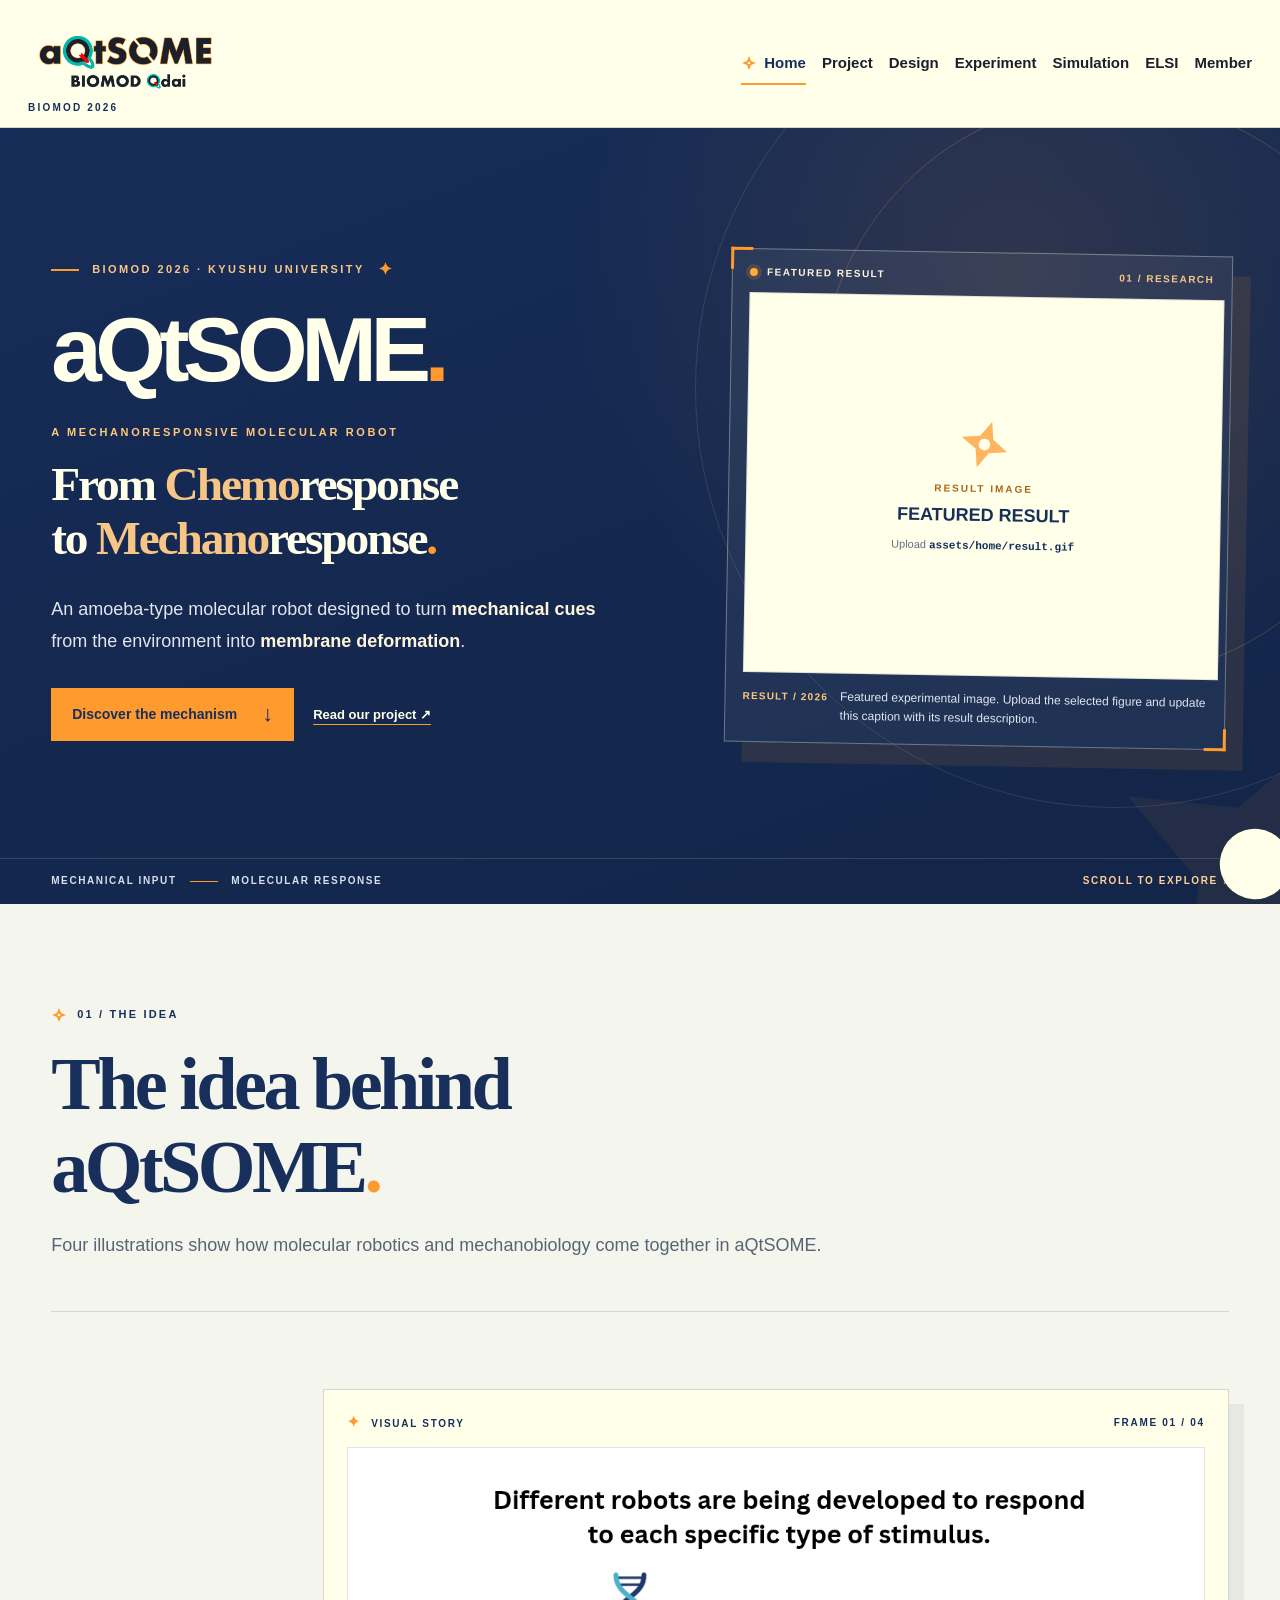
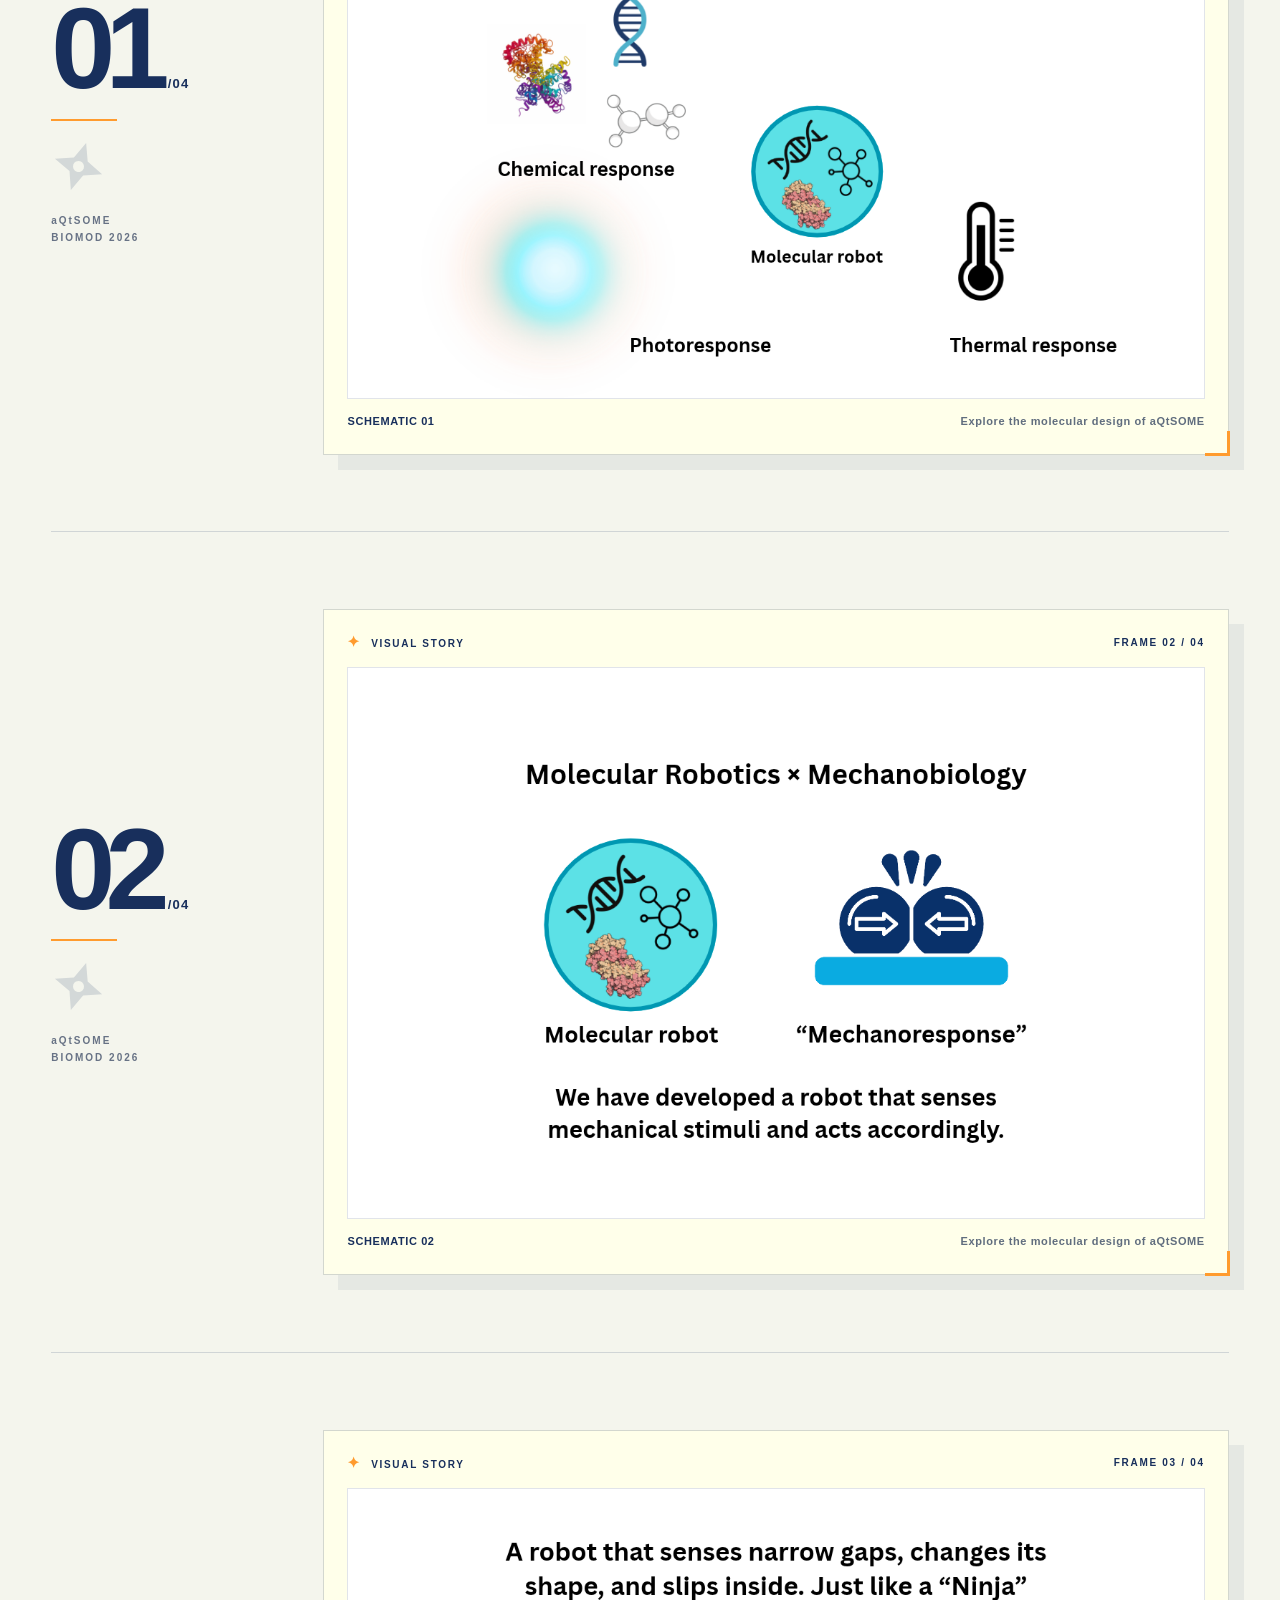
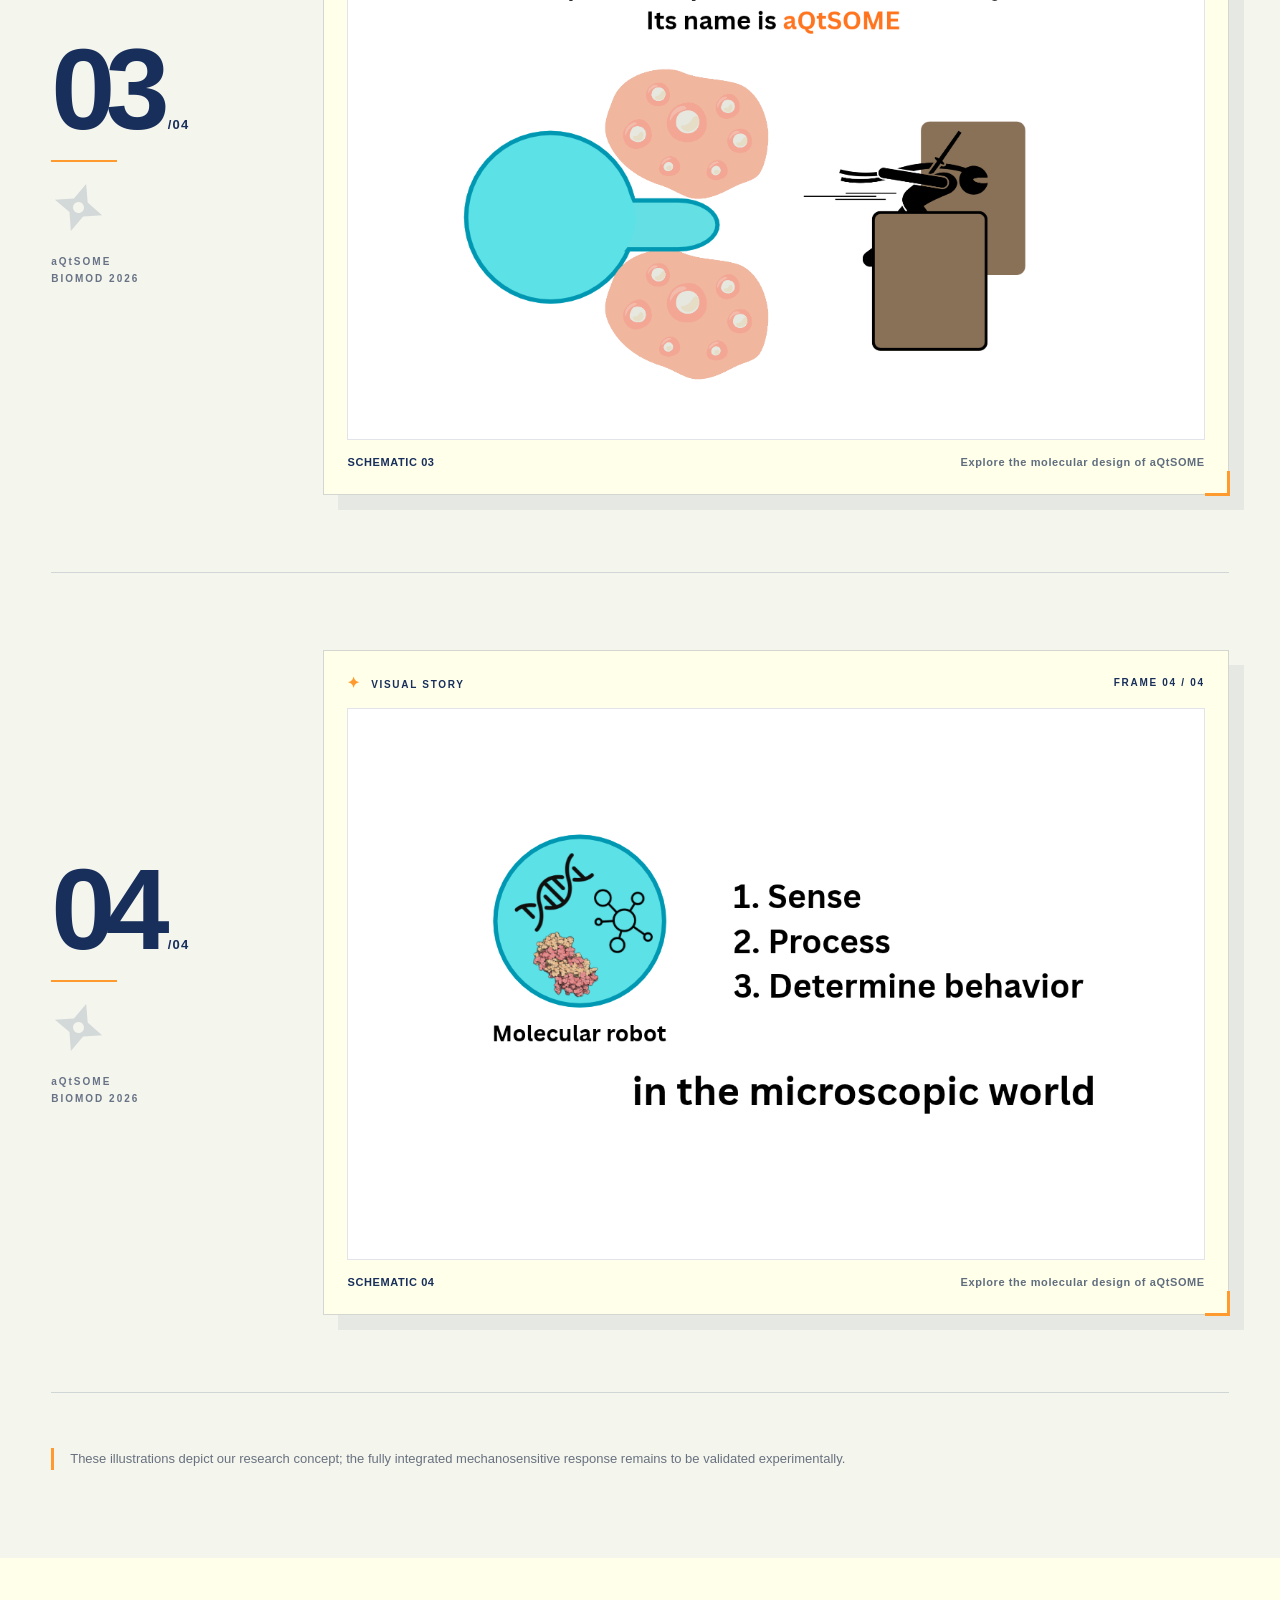
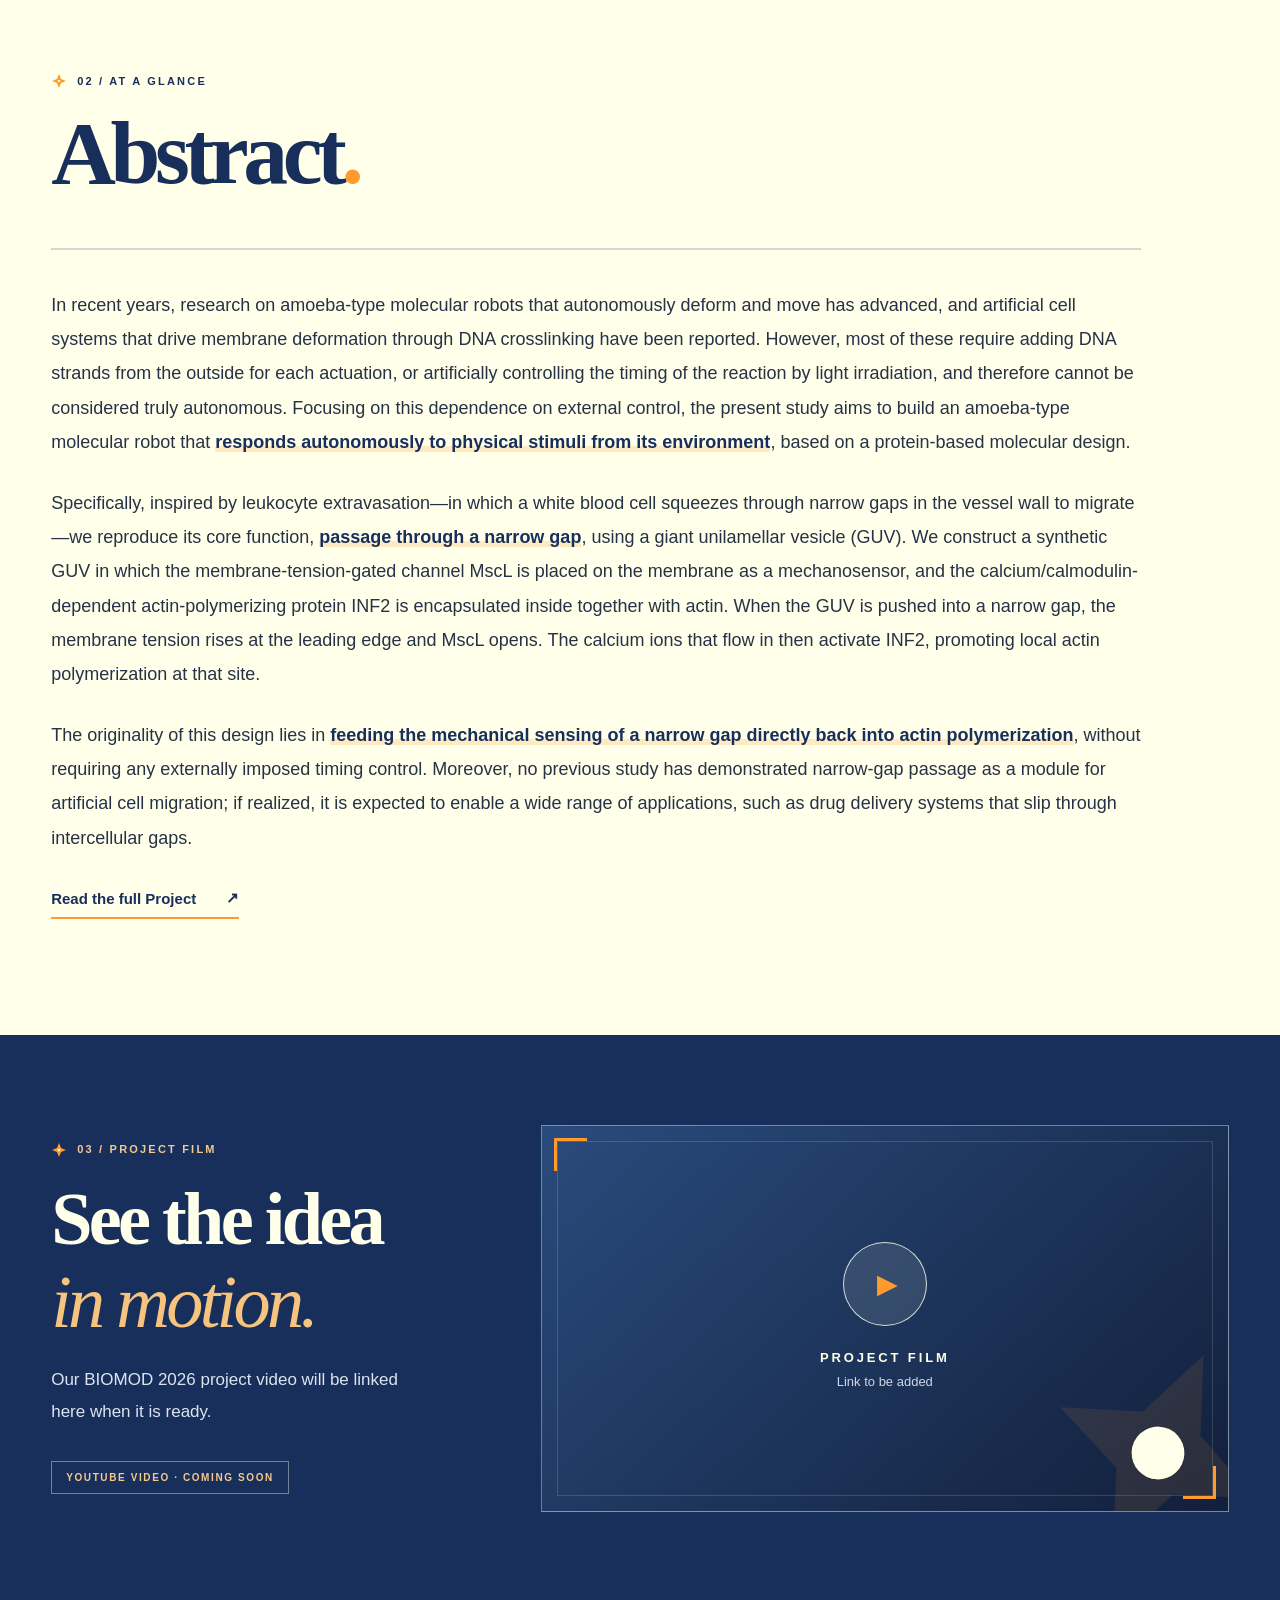
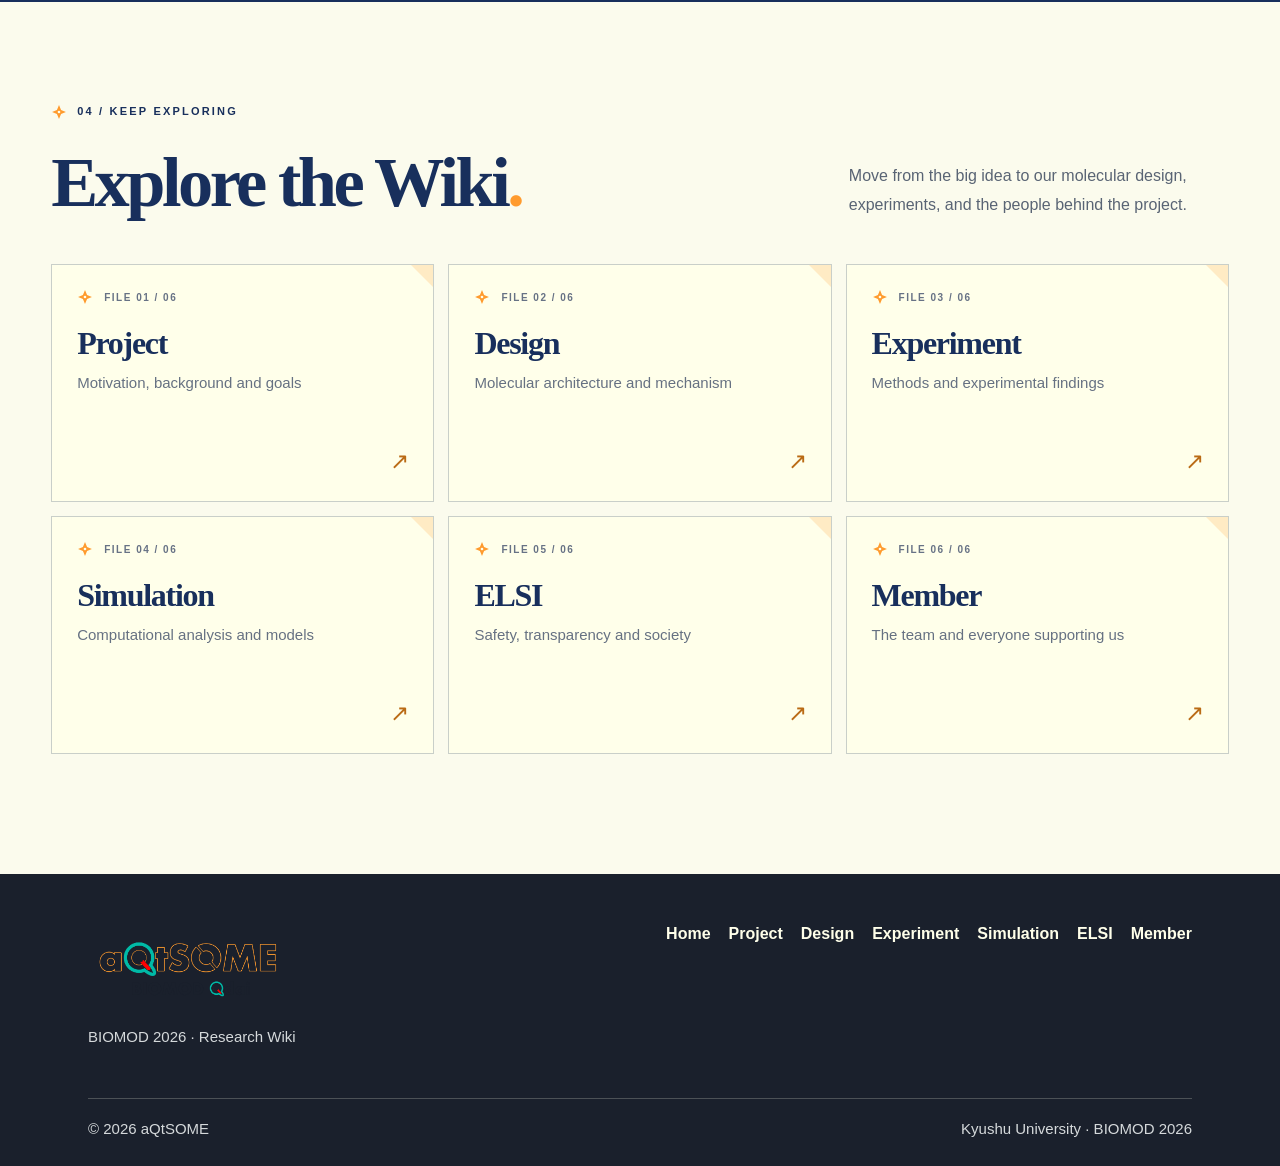
==== index.html @ f36dff94 "Update index.html" ====
<!DOCTYPE html>

<html lang="en">
<head>
<meta charset="utf-8"/><meta content="width=device-width, initial-scale=1" name="viewport"/>
<meta content="aQtSOME | BIOMOD 2026 — A molecular robot designed to convert mechanical stimuli into membrane deformation." name="description"/>
<meta content="#182f5c" name="theme-color"/>
<title>Home | aQtSOME — BIOMOD 2026</title>
<link href="style.css" rel="stylesheet"/>
<link href="home.css?v=20261114-5" rel="stylesheet"/>
<script defer="" src="script.js"></script>
<script defer="" src="home.js?v=20261114-4"></script>
</head>
<body class="aqs-home-page">
<a class="skip-link" href="#main">Skip to content</a>
<header class="site-header"><div class="header-inner">
<a aria-label="aQtSOME home" class="brand aqs-logo-link" href="index.html">
<img alt="aQtSOME logo" class="aqs-brand-image" onerror="this.hidden=true;this.nextElementSibling.hidden=false" src="assets/logo.png"/>
<span class="aqs-logo-fallback" hidden="">aQtSOME<span class="aqs-orange">.</span></span>
<span class="aqs-brand-caption">BIOMOD 2026</span>
</a>
<button aria-controls="main-nav" aria-expanded="false" aria-label="Open navigation" class="menu-toggle" type="button"><span></span><span></span><span></span></button>
<nav aria-label="Main navigation" class="nav" id="main-nav"><a aria-current="page" class="active" href="index.html"><svg aria-hidden="true" class="aqs-star" viewbox="0 0 24 24"><path d="M12 1.6 15.1 8.9 22.4 12 15.1 15.1 12 22.4 8.9 15.1 1.6 12 8.9 8.9Z" fill="currentColor"></path><circle cx="12" cy="12" fill="#ffffea" r="2"></circle></svg>Home</a>
<a href="project.html">Project</a>
<a href="design.html">Design</a>
<a href="experiment.html">Experiment</a>
<a href="simulation.html">Simulation</a>
<a href="elsi.html">ELSI</a>
<a href="member.html">Member</a></nav>
</div></header>
<main class="hm-main" id="main">
<!-- HERO: replace assets/home/result.gif with your featured experimental result -->
<section aria-labelledby="hm-name" class="hm-hero">
<div aria-hidden="true" class="hm-hero-orbit hm-orbit-one"></div><div aria-hidden="true" class="hm-hero-orbit hm-orbit-two"></div>
<div aria-hidden="true" class="hm-hero-watermark"><svg aria-hidden="true" class="hm-shuriken" viewbox="0 0 100 100"><path d="M50 5 63 36 95 50 63 63 50 95 37 63 5 50 37 37Z" fill="currentColor"></path><circle cx="50" cy="50" fill="var(--hm-paper)" r="11"></circle></svg></div>
<div class="hm-shell hm-hero-shell">
<div class="hm-hero-copy">
<p class="hm-overline"><span class="hm-overline-rule"></span> BIOMOD 2026 · KYUSHU UNIVERSITY <span class="hm-ninja-tick">✦</span></p>
<h1 class="hm-name" id="hm-name">aQtSOME<span>.</span></h1>
<p class="hm-hero-pretitle">A MECHANORESPONSIVE MOLECULAR ROBOT</p>
<h2 class="hm-hero-title">From <em>Chemo</em>response<br/> to <em>Mechano</em>response<span>.</span></h2>
<p class="hm-hero-summary">An amoeba-type molecular robot designed to turn <strong>mechanical cues</strong> from the environment into <strong>membrane deformation</strong>.</p>
<div class="hm-hero-actions"><a class="hm-cta" href="#how-it-works">Discover the mechanism <span aria-hidden="true">↓</span></a><a class="hm-text-link" href="project.html">Read our project <span aria-hidden="true">↗</span></a></div>
</div>
<figure class="hm-hero-result">
<div class="hm-result-topline"><span class="hm-glow-dot"></span><span>FEATURED RESULT</span><span>01 / RESEARCH</span></div>
<div class="hm-image-slot hm-result-photo" data-home-asset="">
<div class="hm-image-fallback"><span aria-hidden="true" class="hm-fallback-plus"><svg aria-hidden="true" class="hm-shuriken" viewbox="0 0 100 100"><path d="M50 5 63 36 95 50 63 63 50 95 37 63 5 50 37 37Z" fill="currentColor"></path><circle cx="50" cy="50" fill="var(--hm-paper)" r="11"></circle></svg></span><span class="hm-fallback-kicker">RESULT IMAGE</span><strong>FEATURED RESULT</strong><small>Upload <code>assets/home/result.gif</code></small></div>
<img alt="Featured experimental result for aQtSOME" decoding="async" loading="lazy" src="assets/home/result.gif"/>
</div>
<figcaption><span class="hm-caption-label">RESULT / 2026</span> <span>Featured experimental image. Upload the selected figure and update this caption with its result description.</span></figcaption>
</figure>
</div>
<div class="hm-hero-foot hm-shell"><span>MECHANICAL INPUT <i></i> MOLECULAR RESPONSE</span><a href="#how-it-works">SCROLL TO EXPLORE <span aria-hidden="true">↓</span></a></div>
</section>
<!-- SCROLL STORY: 4 diagrams, placed in assets/home/overview-01.png ... overview-04.png -->
<section aria-labelledby="hm-story-heading" class="hm-story" id="how-it-works">
<div class="hm-shell">
<div class="hm-section-intro hm-reveal"><div class="hm-section-kicker"><svg aria-hidden="true" class="aqs-star" viewbox="0 0 24 24"><path d="M12 1.6 15.1 8.9 22.4 12 15.1 15.1 12 22.4 8.9 15.1 1.6 12 8.9 8.9Z" fill="currentColor"></path><circle cx="12" cy="12" fill="#ffffea" r="2"></circle></svg><span>01 / THE IDEA</span></div><h2 id="hm-story-heading">The idea behind<br/>aQtSOME<span class="hm-heading-dot">.</span></h2><p>Four illustrations show how molecular robotics and mechanobiology come together in aQtSOME.</p></div>
<div class="hm-story-grid">
<div class="hm-story-steps"><article aria-label="aQtSOME concept illustration 1 of 4" class="hm-visual-card hm-reveal" id="home-step-01">
<div aria-hidden="true" class="hm-visual-index-col">
<span class="hm-visual-count">01<span>/04</span></span>
<span class="hm-visual-rule"></span>
<svg class="hm-visual-star" viewbox="0 0 100 100"><path d="M50 5 63 36 95 50 63 63 50 95 37 63 5 50 37 37Z" fill="currentColor"></path><circle cx="50" cy="50" fill="#f4f5ed" r="10"></circle></svg>
<span class="hm-visual-note">aQtSOME<br/>BIOMOD 2026</span>
</div>
<figure class="hm-visual-figure">
<div class="hm-visual-banner"><span>VISUAL STORY</span><span>FRAME 01 / 04</span></div>
<div class="hm-image-slot hm-visual-slot" data-home-asset="">
<div class="hm-image-fallback"><span aria-hidden="true" class="hm-fallback-plus">✦</span><span class="hm-fallback-kicker">PROJECT SCHEMATIC</span><strong>ILLUSTRATION 01</strong><small>Upload <code>assets/home/overview-01.png</code></small></div>
<img alt="aQtSOME overview illustration 1 of 4" decoding="async" loading="lazy" src="assets/home/overview-01.png"/>
</div>
<figcaption><span>SCHEMATIC 01</span><span>Explore the molecular design of aQtSOME</span></figcaption>
</figure>
</article><article aria-label="aQtSOME concept illustration 2 of 4" class="hm-visual-card hm-reveal" id="home-step-02">
<div aria-hidden="true" class="hm-visual-index-col">
<span class="hm-visual-count">02<span>/04</span></span>
<span class="hm-visual-rule"></span>
<svg class="hm-visual-star" viewbox="0 0 100 100"><path d="M50 5 63 36 95 50 63 63 50 95 37 63 5 50 37 37Z" fill="currentColor"></path><circle cx="50" cy="50" fill="#f4f5ed" r="10"></circle></svg>
<span class="hm-visual-note">aQtSOME<br/>BIOMOD 2026</span>
</div>
<figure class="hm-visual-figure">
<div class="hm-visual-banner"><span>VISUAL STORY</span><span>FRAME 02 / 04</span></div>
<div class="hm-image-slot hm-visual-slot" data-home-asset="">
<div class="hm-image-fallback"><span aria-hidden="true" class="hm-fallback-plus">✦</span><span class="hm-fallback-kicker">PROJECT SCHEMATIC</span><strong>ILLUSTRATION 02</strong><small>Upload <code>assets/home/overview-02.png</code></small></div>
<img alt="aQtSOME overview illustration 2 of 4" decoding="async" loading="lazy" src="assets/home/overview-02.png"/>
</div>
<figcaption><span>SCHEMATIC 02</span><span>Explore the molecular design of aQtSOME</span></figcaption>
</figure>
</article><article aria-label="aQtSOME concept illustration 3 of 4" class="hm-visual-card hm-reveal" id="home-step-03">
<div aria-hidden="true" class="hm-visual-index-col">
<span class="hm-visual-count">03<span>/04</span></span>
<span class="hm-visual-rule"></span>
<svg class="hm-visual-star" viewbox="0 0 100 100"><path d="M50 5 63 36 95 50 63 63 50 95 37 63 5 50 37 37Z" fill="currentColor"></path><circle cx="50" cy="50" fill="#f4f5ed" r="10"></circle></svg>
<span class="hm-visual-note">aQtSOME<br/>BIOMOD 2026</span>
</div>
<figure class="hm-visual-figure">
<div class="hm-visual-banner"><span>VISUAL STORY</span><span>FRAME 03 / 04</span></div>
<div class="hm-image-slot hm-visual-slot" data-home-asset="">
<div class="hm-image-fallback"><span aria-hidden="true" class="hm-fallback-plus">✦</span><span class="hm-fallback-kicker">PROJECT SCHEMATIC</span><strong>ILLUSTRATION 03</strong><small>Upload <code>assets/home/overview-03.png</code></small></div>
<img alt="aQtSOME overview illustration 3 of 4" decoding="async" loading="lazy" src="assets/home/overview-03.png"/>
</div>
<figcaption><span>SCHEMATIC 03</span><span>Explore the molecular design of aQtSOME</span></figcaption>
</figure>
</article><article aria-label="aQtSOME concept illustration 4 of 4" class="hm-visual-card hm-reveal" id="home-step-04">
<div aria-hidden="true" class="hm-visual-index-col">
<span class="hm-visual-count">04<span>/04</span></span>
<span class="hm-visual-rule"></span>
<svg class="hm-visual-star" viewbox="0 0 100 100"><path d="M50 5 63 36 95 50 63 63 50 95 37 63 5 50 37 37Z" fill="currentColor"></path><circle cx="50" cy="50" fill="#f4f5ed" r="10"></circle></svg>
<span class="hm-visual-note">aQtSOME<br/>BIOMOD 2026</span>
</div>
<figure class="hm-visual-figure">
<div class="hm-visual-banner"><span>VISUAL STORY</span><span>FRAME 04 / 04</span></div>
<div class="hm-image-slot hm-visual-slot" data-home-asset="">
<div class="hm-image-fallback"><span aria-hidden="true" class="hm-fallback-plus">✦</span><span class="hm-fallback-kicker">PROJECT SCHEMATIC</span><strong>ILLUSTRATION 04</strong><small>Upload <code>assets/home/overview-04.png</code></small></div>
<img alt="aQtSOME overview illustration 4 of 4" decoding="async" loading="lazy" src="assets/home/overview-04.png"/>
</div>
<figcaption><span>SCHEMATIC 04</span><span>Explore the molecular design of aQtSOME</span></figcaption>
</figure>
</article></div>
</div>
<p class="hm-story-disclaimer">These illustrations depict our research concept; the fully integrated mechanosensitive response remains to be validated experimentally.</p>
</div>
</section>
<!-- ABSTRACT: user's text preserved; only selective emphasis added -->
<section aria-labelledby="hm-abstract-heading" class="hm-abstract" id="abstract">
<div class="hm-shell hm-abstract-grid"><div class="hm-abstract-side hm-reveal"><div class="hm-section-kicker"><svg aria-hidden="true" class="aqs-star" viewbox="0 0 24 24"><path d="M12 1.6 15.1 8.9 22.4 12 15.1 15.1 12 22.4 8.9 15.1 1.6 12 8.9 8.9Z" fill="currentColor"></path><circle cx="12" cy="12" fill="#ffffea" r="2"></circle></svg><span>02 / AT A GLANCE</span></div><h2 id="hm-abstract-heading">Abstract<span>.</span></h2></div>
<div class="hm-abstract-copy hm-reveal">
<p>In recent years, research on amoeba-type molecular robots that autonomously deform and move has advanced, and artificial cell systems that drive membrane deformation through DNA crosslinking have been reported. However, most of these require adding DNA strands from the outside for each actuation, or artificially controlling the timing of the reaction by light irradiation, and therefore cannot be considered truly autonomous. Focusing on this dependence on external control, the present study aims to build an amoeba-type molecular robot that <strong>responds autonomously to physical stimuli from its environment</strong>, based on a protein-based molecular design.</p>
<p>Specifically, inspired by leukocyte extravasation—in which a white blood cell squeezes through narrow gaps in the vessel wall to migrate—we reproduce its core function, <strong>passage through a narrow gap</strong>, using a giant unilamellar vesicle (GUV). We construct a synthetic GUV in which the membrane-tension-gated channel MscL is placed on the membrane as a mechanosensor, and the calcium/calmodulin-dependent actin-polymerizing protein INF2 is encapsulated inside together with actin. When the GUV is pushed into a narrow gap, the membrane tension rises at the leading edge and MscL opens. The calcium ions that flow in then activate INF2, promoting local actin polymerization at that site.</p>
<p>The originality of this design lies in <strong>feeding the mechanical sensing of a narrow gap directly back into actin polymerization</strong>, without requiring any externally imposed timing control. Moreover, no previous study has demonstrated narrow-gap passage as a module for artificial cell migration; if realized, it is expected to enable a wide range of applications, such as drug delivery systems that slip through intercellular gaps.</p>
<a class="hm-abstract-link" href="project.html">Read the full Project <span aria-hidden="true">↗</span></a>
</div>
</div>
</section>
<!-- VIDEO LINK PLACEHOLDER: replace with a real YouTube link when available -->
<section aria-labelledby="hm-video-heading" class="hm-video" id="video"><div class="hm-shell hm-video-grid">
<div class="hm-video-copy hm-reveal"><div class="hm-section-kicker"><svg aria-hidden="true" class="aqs-star" viewbox="0 0 24 24"><path d="M12 1.6 15.1 8.9 22.4 12 15.1 15.1 12 22.4 8.9 15.1 1.6 12 8.9 8.9Z" fill="currentColor"></path><circle cx="12" cy="12" fill="#ffffea" r="2"></circle></svg><span>03 / PROJECT FILM</span></div><h2 id="hm-video-heading">See the idea<br/><em>in motion.</em></h2><p>Our BIOMOD 2026 project video will be linked here when it is ready.</p><span class="hm-video-tag">YOUTUBE VIDEO · COMING SOON</span></div>
<div aria-label="YouTube video placeholder; link coming soon" class="hm-video-poster hm-reveal"><div aria-hidden="true" class="hm-video-corners"></div><div aria-hidden="true" class="hm-play">▶</div><div class="hm-video-poster-copy"><strong>PROJECT FILM</strong><span>Link to be added</span></div><span aria-hidden="true" class="hm-video-watermark"><svg aria-hidden="true" class="hm-shuriken" viewbox="0 0 100 100"><path d="M50 5 63 36 95 50 63 63 50 95 37 63 5 50 37 37Z" fill="currentColor"></path><circle cx="50" cy="50" fill="var(--hm-paper)" r="11"></circle></svg></span></div>
</div></section>
<!-- EXPLORE -->
<section aria-labelledby="hm-explore-heading" class="hm-explore" id="explore"><div class="hm-shell"><div class="hm-explore-heading hm-reveal"><div><div class="hm-section-kicker"><svg aria-hidden="true" class="aqs-star" viewbox="0 0 24 24"><path d="M12 1.6 15.1 8.9 22.4 12 15.1 15.1 12 22.4 8.9 15.1 1.6 12 8.9 8.9Z" fill="currentColor"></path><circle cx="12" cy="12" fill="#ffffea" r="2"></circle></svg><span>04 / KEEP EXPLORING</span></div><h2 id="hm-explore-heading">Explore the Wiki<span>.</span></h2></div><p>Move from the big idea to our molecular design, experiments, and the people behind the project.</p></div>
<div class="hm-explore-grid"><a class="hm-explore-card hm-reveal" href="project.html"><span class="hm-explore-meta"><svg aria-hidden="true" class="aqs-star" viewbox="0 0 24 24"><path d="M12 1.6 15.1 8.9 22.4 12 15.1 15.1 12 22.4 8.9 15.1 1.6 12 8.9 8.9Z" fill="currentColor"></path><circle cx="12" cy="12" fill="#ffffea" r="2"></circle></svg><span>FILE 01 / 06</span></span><h3>Project</h3><p>Motivation, background and goals</p><span aria-hidden="true" class="hm-card-arrow">↗</span></a>
<a class="hm-explore-card hm-reveal" href="design.html"><span class="hm-explore-meta"><svg aria-hidden="true" class="aqs-star" viewbox="0 0 24 24"><path d="M12 1.6 15.1 8.9 22.4 12 15.1 15.1 12 22.4 8.9 15.1 1.6 12 8.9 8.9Z" fill="currentColor"></path><circle cx="12" cy="12" fill="#ffffea" r="2"></circle></svg><span>FILE 02 / 06</span></span><h3>Design</h3><p>Molecular architecture and mechanism</p><span aria-hidden="true" class="hm-card-arrow">↗</span></a>
<a class="hm-explore-card hm-reveal" href="experiment.html"><span class="hm-explore-meta"><svg aria-hidden="true" class="aqs-star" viewbox="0 0 24 24"><path d="M12 1.6 15.1 8.9 22.4 12 15.1 15.1 12 22.4 8.9 15.1 1.6 12 8.9 8.9Z" fill="currentColor"></path><circle cx="12" cy="12" fill="#ffffea" r="2"></circle></svg><span>FILE 03 / 06</span></span><h3>Experiment</h3><p>Methods and experimental findings</p><span aria-hidden="true" class="hm-card-arrow">↗</span></a>
<a class="hm-explore-card hm-reveal" href="simulation.html"><span class="hm-explore-meta"><svg aria-hidden="true" class="aqs-star" viewbox="0 0 24 24"><path d="M12 1.6 15.1 8.9 22.4 12 15.1 15.1 12 22.4 8.9 15.1 1.6 12 8.9 8.9Z" fill="currentColor"></path><circle cx="12" cy="12" fill="#ffffea" r="2"></circle></svg><span>FILE 04 / 06</span></span><h3>Simulation</h3><p>Computational analysis and models</p><span aria-hidden="true" class="hm-card-arrow">↗</span></a>
<a class="hm-explore-card hm-reveal" href="elsi.html"><span class="hm-explore-meta"><svg aria-hidden="true" class="aqs-star" viewbox="0 0 24 24"><path d="M12 1.6 15.1 8.9 22.4 12 15.1 15.1 12 22.4 8.9 15.1 1.6 12 8.9 8.9Z" fill="currentColor"></path><circle cx="12" cy="12" fill="#ffffea" r="2"></circle></svg><span>FILE 05 / 06</span></span><h3>ELSI</h3><p>Safety, transparency and society</p><span aria-hidden="true" class="hm-card-arrow">↗</span></a>
<a class="hm-explore-card hm-reveal" href="member.html"><span class="hm-explore-meta"><svg aria-hidden="true" class="aqs-star" viewbox="0 0 24 24"><path d="M12 1.6 15.1 8.9 22.4 12 15.1 15.1 12 22.4 8.9 15.1 1.6 12 8.9 8.9Z" fill="currentColor"></path><circle cx="12" cy="12" fill="#ffffea" r="2"></circle></svg><span>FILE 06 / 06</span></span><h3>Member</h3><p>The team and everyone supporting us</p><span aria-hidden="true" class="hm-card-arrow">↗</span></a></div>
</div></section>
</main>
<footer class="site-footer"><div class="footer-inner">
<div class="footer-top"><div class="aqs-footer-identity"><a aria-label="aQtSOME home" class="aqs-footer-logo" href="index.html"><img alt="aQtSOME logo" onerror="this.hidden=true;this.nextElementSibling.hidden=false" src="assets/logo.png"/><span class="aqs-footer-fallback" hidden="">aQtSOME<span>.</span></span></a><p>BIOMOD 2026 · Research Wiki</p></div>
<nav aria-label="Footer navigation" class="footer-nav"><a aria-current="page" href="index.html">Home</a>
<a href="project.html">Project</a>
<a href="design.html">Design</a>
<a href="experiment.html">Experiment</a>
<a href="simulation.html">Simulation</a>
<a href="elsi.html">ELSI</a>
<a href="member.html">Member</a></nav></div>
<div class="footer-bottom"><span>© 2026 aQtSOME</span><span>Kyushu University · BIOMOD 2026</span></div>
</div></footer>
</body></html>
---- style.css ----
/* Gene Rate BIOMOD 2026 — edit these four brand colors to restyle all pages */
:root{--navy:#182f5c;--ink:#1a202c;--orange:#ff9b2e;--paper:#ffffea;--line:rgba(26,32,44,.17);--muted:#4f5664;--max:1160px}
*{box-sizing:border-box}html{scroll-behavior:smooth}body{margin:0;background:var(--paper);color:var(--ink);font-family:Arial,"Hiragino Kaku Gothic ProN","Noto Sans JP",Meiryo,sans-serif;font-size:17px;line-height:1.8;-webkit-font-smoothing:antialiased}a{color:inherit}a:focus-visible,button:focus-visible{outline:3px solid var(--orange);outline-offset:4px}.skip-link{position:absolute;top:-100px;left:12px;padding:8px 14px;background:var(--navy);color:var(--paper);z-index:200}.skip-link:focus{top:12px}
.site-header{position:sticky;top:0;z-index:100;background:rgba(255,255,234,.97);border-bottom:1px solid var(--line);backdrop-filter:blur(12px)}.header-inner{max-width:var(--max);margin:auto;padding:14px 28px;display:flex;align-items:center;justify-content:space-between;gap:25px}.brand{display:flex;flex-direction:column;line-height:1.12;text-decoration:none;flex-shrink:0}.brand-name,.footer-brand{font-family:Georgia,"Yu Mincho",serif;font-size:29px;letter-spacing:-.04em;font-weight:700}.brand-sub{font-size:10px;letter-spacing:.21em;color:var(--navy);margin-top:5px;font-weight:700}.period{color:var(--orange)}.nav{display:flex;align-items:center;gap:19px;flex-wrap:wrap}.nav a{display:inline-flex;gap:6px;align-items:center;text-decoration:none;font-size:13px;font-weight:700;color:var(--ink);padding:7px 0;border-bottom:2px solid transparent;white-space:nowrap}.nav a:hover,.nav a.active{border-color:var(--orange);color:var(--navy)}.shuriken{display:inline-block;vertical-align:middle;flex-shrink:0;color:var(--orange)}.menu-toggle{display:none;cursor:pointer;border:0;background:transparent;padding:8px}.menu-toggle span{display:block;width:23px;height:2px;margin:5px 0;background:var(--ink)}
.hero,.page-hero{position:relative;isolation:isolate;max-width:var(--max);margin:0 auto;overflow:hidden;padding:104px 28px 115px}.hero{min-height:570px}.eyebrow{display:flex;align-items:center;gap:16px;font-size:12px;letter-spacing:.23em;font-weight:800;color:var(--navy);text-transform:uppercase}.hairline{height:1px;width:70px;background:var(--line)}h1,h2,h3{font-family:Georgia,"Yu Mincho", "Noto Serif JP",serif;line-height:1.23;letter-spacing:-.035em}h1{font-size:clamp(58px,8.5vw,111px);margin:24px 0 22px;color:var(--navy);font-weight:700}h2{font-size:clamp(29px,3.2vw,42px);margin:8px 0 15px;color:var(--navy)}.hero-lead{font-size:clamp(22px,2.5vw,29px);line-height:1.5;font-weight:700;max-width:670px;margin:0 0 14px}.hero-desc{max-width:580px;color:var(--muted);margin:0 0 30px}.button{display:inline-flex;align-items:center;gap:45px;padding:13px 22px;background:var(--navy);color:var(--paper);font-weight:700;text-decoration:none;border:2px solid var(--navy);transition:background .2s,color .2s}.button:hover{background:var(--paper);color:var(--navy)}.button span{color:var(--orange)}.hero-decoration{pointer-events:none;position:absolute;z-index:-1;right:-140px;top:42px;width:540px;height:540px;opacity:.7}.orbit{position:absolute;inset:28px;border:1px solid rgba(24,47,92,.23);border-radius:50%}.orbit-two{inset:85px;border-color:rgba(255,155,46,.5)}.orbit-dot{position:absolute;top:25%;left:12%;width:13px;height:13px;background:var(--orange);border-radius:50%}.section-wrap{border-top:1px solid var(--line);padding:68px 28px 100px;max-width:var(--max);margin:auto}.section-label{display:flex;gap:12px;align-items:center;font-size:12px;letter-spacing:.2em;font-weight:800;color:var(--navy)}.section-intro{margin-top:0;color:var(--muted)}.chapter-grid{margin-top:38px;display:grid;grid-template-columns:repeat(3,minmax(0,1fr));gap:14px}.chapter{min-height:205px;border:1px solid var(--line);display:flex;flex-direction:column;text-decoration:none;padding:22px;position:relative;transition:border-color .2s,transform .2s;background:rgba(255,255,255,.14)}.chapter:hover{border-color:var(--orange);transform:translateY(-3px)}.chapter-num{font-size:13px;display:flex;gap:11px;align-items:center;color:var(--navy);font-weight:700}.chapter-num .shuriken{width:13px;height:13px}.chapter strong{font:700 29px Georgia,"Yu Mincho",serif;margin:14px 0 5px;color:var(--navy)}.chapter>span:nth-last-child(2){font-size:14px;color:var(--muted)}.chapter-arrow{position:absolute;right:23px;bottom:18px;font-size:23px;color:var(--orange)}.page-hero{padding-top:72px;padding-bottom:66px;min-height:325px}.page-hero h1{font-size:clamp(52px,7vw,80px);margin:18px 0}.page-hero .hero-lead{margin-bottom:0}.reading{max-width:var(--max);min-height:400px}.reading>p{max-width:770px}.reading h2:not(:first-child){margin-top:48px}.note{background:rgba(24,47,92,.055);border-left:4px solid var(--orange);padding:22px 26px;max-width:790px;margin:35px 0}.note p{margin:5px 0 0;color:var(--muted)}
.site-footer{background:var(--ink);color:var(--paper)}.footer-inner{max-width:var(--max);margin:auto;padding:46px 28px 24px}.footer-top{display:flex;gap:40px;align-items:flex-start;justify-content:space-between}.footer-brand{text-decoration:none;color:var(--paper);font-size:34px}.footer-top p{margin:2px 0;color:#d5d9db;font-size:13px}.footer-nav{display:flex;gap:11px 18px;justify-content:flex-end;flex-wrap:wrap;max-width:700px}.footer-nav a{text-decoration:none;font-size:13px;font-weight:700;color:var(--paper)}.footer-nav a:hover{color:var(--orange)}.footer-bottom{margin-top:48px;border-top:1px solid rgba(255,255,234,.22);padding-top:16px;display:flex;justify-content:space-between;gap:16px;font-size:12px;color:#d5d9db}
@media(max-width:920px){.menu-toggle{display:block}.nav{display:none;position:absolute;top:100%;left:0;right:0;background:var(--paper);padding:18px 28px 24px;border-bottom:1px solid var(--line);box-shadow:0 10px 18px rgba(0,0,0,.08);flex-direction:column;align-items:stretch;gap:0}.nav.open{display:flex}.nav a{padding:11px 0}.hero-decoration{right:-310px;opacity:.35}.chapter-grid{grid-template-columns:repeat(2,minmax(0,1fr))}}@media(max-width:570px){body{font-size:16px}.header-inner{padding:12px 20px}.brand-name{font-size:26px}.hero,.page-hero{padding-left:20px;padding-right:20px}.hero{min-height:500px;padding-top:85px;padding-bottom:75px}.hero h1{font-size:60px}.hero-decoration{display:none}.section-wrap{padding:46px 20px 70px}.chapter-grid{grid-template-columns:1fr}.chapter{min-height:170px}.footer-inner{padding-left:20px;padding-right:20px}.footer-top{flex-direction:column}.footer-nav{justify-content:flex-start}.footer-bottom{flex-direction:column;gap:3px}}


/* aQtSOME - shared logo size */

/* Header */
.site-header .aqs-brand-image {
  width: 200px !important;
  height: auto !important;
  max-width: none !important;
  max-height: none !important;
  display: block;
}

/* Footer */
.site-footer .aqs-brand-image,
.site-footer .aqs-footer-logo img {
  width: 200px !important;
  height: auto !important;
  max-width: none !important;
  max-height: none !important;
  display: block;
}

/* Mobile */
@media (max-width: 600px) {
  .site-header .aqs-brand-image,
  .site-footer .aqs-brand-image,
  .site-footer .aqs-footer-logo img {
    width: 160px !important;
  }
}


/* ==================================
   aQtSOME Header & Footer Adjustment
   ================================== */

/* Header logo */
.site-header .aqe-brand-logo,
.site-header .aqs-brand-image {
  width: 250px !important;
  height: 95px !important;
  max-width: none !important;
  max-height: none !important;
  object-fit: contain;
  object-position: left center;
}

/* Header height */
.site-header .header-inner {
  min-height: 120px !important;
}

/* Navigation text */
.site-header .nav a {
  font-size: 16px !important;
  font-weight: 600;
}

/* Footer logo */
.site-footer .aqe-brand-logo,
.site-footer .aqs-brand-image,
.site-footer .aqs-footer-logo img {
  width: 250px !important;
  height: 95px !important;
  max-width: none !important;
  max-height: none !important;
  object-fit: contain;
  object-position: left center;
}

/* Footer text */
.site-footer .footer-nav a {
  font-size: 16px !important;
}

.site-footer p,
.site-footer .footer-bottom {
  font-size: 15px !important;
}

/* Mobile */
@media (max-width: 768px) {
  .site-header .aqe-brand-logo,
  .site-header .aqs-brand-image {
    width: 190px !important;
    height: 75px !important;
  }

  .site-header .header-inner {
    min-height: 95px !important;
  }

  .site-footer .aqe-brand-logo,
  .site-footer .aqs-brand-image,
  .site-footer .aqs-footer-logo img {
    width: 190px !important;
    height: 75px !important;
  }
}
---- home.css ----
/* aQtSOME / HOME 2026 — scoped to HOME. Works with existing style.css. */
body.aqs-home-page{--hm-navy:#182f5c;--hm-ink:#1a202c;--hm-orange:#ff9b2e;--hm-paper:#ffffea;--hm-muted:#596474;--hm-line:rgba(24,47,92,.16);background:var(--hm-paper);color:var(--hm-ink);font-family:Arial,Helvetica,"Noto Sans",sans-serif;font-size:18px;line-height:1.8;overflow-x:hidden}
body.aqs-home-page .aqs-orange{color:var(--hm-orange)}
body.aqs-home-page .aqs-star{width:16px!important;height:16px!important;max-width:16px!important;max-height:16px!important;flex:0 0 16px!important;color:var(--hm-orange);display:inline-block;vertical-align:middle}
body.aqs-home-page .site-header .aqs-logo-link{display:flex;flex-direction:column;align-items:flex-start;justify-content:center;min-width:0;max-width:none;line-height:1.12;text-decoration:none}
body.aqs-home-page .site-header .aqs-brand-image{width:205px!important;max-width:205px!important;height:auto!important;max-height:92px!important;object-fit:contain;object-position:left}
body.aqs-home-page .aqs-logo-fallback{font:700 28px Georgia,serif;color:var(--hm-navy)}
body.aqs-home-page .aqs-brand-caption{display:block;font-size:10px;font-weight:800;letter-spacing:.22em;margin-top:4px;color:var(--hm-navy)}
body.aqs-home-page .site-header .header-inner{max-width:1330px;min-height:105px;gap:24px}
body.aqs-home-page .site-header .nav{gap:16px}
body.aqs-home-page .site-header .nav a{font-size:15px!important;gap:7px}
body.aqs-home-page .aqs-footer-logo{display:inline-flex;align-items:center;text-decoration:none}
body.aqs-home-page .site-footer .aqs-footer-logo img{width:210px!important;height:auto!important;max-width:220px!important;max-height:105px!important;object-fit:contain;object-position:left}
body.aqs-home-page .aqs-footer-fallback{font:700 29px Georgia,serif;color:var(--hm-paper)}
body.aqs-home-page .aqs-footer-fallback span{color:var(--hm-orange)}
body.aqs-home-page .aqs-footer-identity p{font-size:13px;color:#d5d9db;margin:6px 0 0}
body.aqs-home-page .footer-nav a{font-size:15px}
body.aqs-home-page .hm-main{overflow:hidden}
body.aqs-home-page .hm-shell{max-width:1330px;margin-inline:auto;padding-inline:clamp(22px,4vw,54px)}
body.aqs-home-page .hm-shuriken{display:block;width:100%;height:100%}
body.aqs-home-page .hm-hero{--hm-paper:#ffffea;position:relative;background:var(--hm-navy);color:var(--hm-paper);overflow:hidden;isolation:isolate}
body.aqs-home-page .hm-hero:before{content:"";position:absolute;inset:0;background:radial-gradient(circle at 79% 18%,rgba(255,155,46,.11),transparent 37%),linear-gradient(160deg,rgba(1,11,36,.08),rgba(0,0,0,.22));pointer-events:none;z-index:-1}
body.aqs-home-page .hm-hero-orbit{position:absolute;border:1px solid rgba(255,255,234,.105);border-radius:50%;width:840px;height:840px;right:-255px;top:-160px;pointer-events:none;z-index:-1}
body.aqs-home-page .hm-orbit-two{width:580px;height:580px;right:-120px;top:-30px;border-color:rgba(255,155,46,.24)}
body.aqs-home-page .hm-hero-watermark{position:absolute;width:320px;height:320px;right:-135px;bottom:-120px;color:rgba(255,155,46,.065);transform:rotate(28deg);pointer-events:none;z-index:-1}
body.aqs-home-page .hm-hero-shell{display:grid;grid-template-columns:minmax(0,1.08fr) minmax(0,.92fr);align-items:center;gap:clamp(52px,5.5vw,90px);padding-top:clamp(62px,7vw,105px);padding-bottom:clamp(64px,6vw,96px);min-height:730px}
body.aqs-home-page .hm-overline{margin:0;display:flex;gap:13px;align-items:center;font:800 11px/1.4 Arial,sans-serif;letter-spacing:.22em;color:#f7c687}
body.aqs-home-page .hm-overline-rule{width:28px;height:2px;background:var(--hm-orange)}
body.aqs-home-page .hm-ninja-tick{font-size:17px;color:var(--hm-orange)}
body.aqs-home-page .hm-name{font:900 clamp(82px,8.9vw,154px)/.91 Arial,Helvetica,sans-serif;letter-spacing:-.085em;color:var(--hm-paper);margin:27px 0 32px;white-space:nowrap}
body.aqs-home-page .hm-name span,body.aqs-home-page .hm-hero-title>span{color:var(--hm-orange)}
body.aqs-home-page .hm-hero-pretitle{font:800 11px/1.5 Arial,sans-serif;letter-spacing:.24em;color:#ffc77c;margin:0 0 18px}
body.aqs-home-page .hm-hero-title{font:700 clamp(31px,3.7vw,58px)/1.14 Georgia,"Yu Mincho",serif;letter-spacing:-.045em;color:var(--hm-paper);margin:0 0 27px}
body.aqs-home-page .hm-hero-title em{font-style:normal;color:#f7c687}
body.aqs-home-page .hm-hero-summary{color:#e1e6ee;max-width:560px;font-size:18px;line-height:1.8;margin:0 0 30px}
body.aqs-home-page .hm-hero-summary strong{color:#fff5dd;font-weight:800}
body.aqs-home-page .hm-hero-actions{display:flex;gap:19px;align-items:center;flex-wrap:wrap}
body.aqs-home-page .hm-cta{display:inline-flex;align-items:center;justify-content:space-between;gap:25px;padding:13px 20px;background:var(--hm-orange);color:#182f5c;text-decoration:none;font-size:14px;font-weight:800;border:1px solid var(--hm-orange);transition:transform .2s,background .2s}
body.aqs-home-page .hm-cta:hover{transform:translateY(-2px);background:#ffd193}
body.aqs-home-page .hm-cta span{font-size:22px;line-height:1}
body.aqs-home-page .hm-text-link{font-size:13px;font-weight:800;color:var(--hm-paper);text-underline-offset:5px;text-decoration-color:var(--hm-orange)}
body.aqs-home-page .hm-hero-result{margin:0 0 0 clamp(14px,2.3vw,35px);min-width:0;border:1px solid rgba(255,255,234,.34);background:rgba(255,255,234,.055);padding:17px;box-shadow:18px 20px 0 rgba(255,155,46,.1);position:relative;transform:rotate(1deg)}
body.aqs-home-page .hm-hero-result:before,body.aqs-home-page .hm-hero-result:after{content:"";position:absolute;width:19px;height:19px;border-color:var(--hm-orange);border-style:solid;pointer-events:none}
body.aqs-home-page .hm-hero-result:before{top:-2px;left:-2px;border-width:3px 0 0 3px}
body.aqs-home-page .hm-hero-result:after{right:-2px;bottom:-2px;border-width:0 3px 3px 0}
body.aqs-home-page .hm-result-topline{display:flex;align-items:center;gap:9px;margin:0 0 14px;color:#fff6e1;font:800 10px/1.2 Arial,sans-serif;letter-spacing:.15em}
body.aqs-home-page .hm-result-topline span:last-child{margin-left:auto;color:#f7c687}
body.aqs-home-page .hm-glow-dot{width:8px;height:8px;border-radius:50%;background:#ffab3c;box-shadow:0 0 0 4px rgba(255,155,46,.16)}
body.aqs-home-page .hm-hero-result figcaption{font-size:12px;line-height:1.6;color:#dfe6f0;margin-top:14px;display:flex;gap:12px;align-items:baseline}
body.aqs-home-page .hm-caption-label{font:800 10px/1.5 Arial,sans-serif;white-space:nowrap;letter-spacing:.12em;color:#ffc77c}
body.aqs-home-page .hm-hero-foot{display:flex;align-items:center;justify-content:space-between;color:#d8e0ed;font:800 10px Arial,sans-serif;letter-spacing:.16em;padding-top:16px;padding-bottom:18px;border-top:1px solid rgba(255,255,234,.14)}
body.aqs-home-page .hm-hero-foot span i{display:inline-block;width:28px;height:1px;background:var(--hm-orange);vertical-align:middle;margin-inline:9px}
body.aqs-home-page .hm-hero-foot a{text-decoration:none;color:#ffd09b}
/* Shared image fallback: img always visible if found, JS removes the placeholder; no hidden+lazy deadlock. */
body.aqs-home-page .hm-image-slot{position:relative;display:grid;place-items:center;overflow:hidden;isolation:isolate;background:#f8f8ee;border:1px solid rgba(24,47,92,.13);aspect-ratio:4/3;min-height:240px}
body.aqs-home-page .hm-image-slot>img{display:block;position:absolute;inset:0;width:100%;height:100%;object-fit:contain;object-position:center;background:#fff;z-index:2}
body.aqs-home-page .hm-image-slot img[hidden]{display:none!important}
body.aqs-home-page .hm-image-fallback{width:100%;height:100%;display:flex;flex-direction:column;align-items:center;justify-content:center;gap:10px;text-align:center;padding:26px;color:#182f5c}
body.aqs-home-page .hm-fallback-plus{width:53px;height:53px;color:#ff9b2e;opacity:.74;margin-bottom:2px;transform:rotate(18deg)}
body.aqs-home-page .hm-fallback-kicker{font:800 10px Arial,sans-serif;letter-spacing:.2em;color:#aa6516}
body.aqs-home-page .hm-image-fallback strong{font-size:18px;line-height:1.3}
body.aqs-home-page .hm-image-fallback small{font-size:11px;color:#617082;line-height:1.6}
body.aqs-home-page .hm-image-fallback code{font:700 11px monospace;white-space:normal;overflow-wrap:anywhere;color:#182f5c}
body.aqs-home-page .hm-image-slot.is-loaded>.hm-image-fallback{visibility:hidden}
body.aqs-home-page .hm-result-photo{aspect-ratio:5/4;min-height:380px;background:#ffffea}
/* Section headings */
body.aqs-home-page .hm-section-kicker{display:flex;align-items:center;gap:10px;color:var(--hm-navy);font:800 11px/1.4 Arial,sans-serif;letter-spacing:.2em}
body.aqs-home-page .hm-section-kicker .aqs-star{width:17px!important;height:17px!important}
body.aqs-home-page .hm-section-intro{max-width:880px;margin-bottom:50px}
body.aqs-home-page .hm-section-intro h2,body.aqs-home-page .hm-video-copy h2{font:700 clamp(42px,5.8vw,77px)/1.12 Georgia,serif;letter-spacing:-.05em;color:var(--hm-navy);margin:20px 0}
body.aqs-home-page .hm-section-intro h2 em,body.aqs-home-page .hm-video-copy h2 em{font-style:italic;font-weight:400}
body.aqs-home-page .hm-section-intro>p{margin:0;color:var(--hm-muted);font-size:18px}
/* Four independent scroll sections; each visual is beside its own text. */
body.aqs-home-page .hm-story{padding:clamp(78px,8vw,124px) 0 88px;background:#f4f5ed;position:relative}
body.aqs-home-page .hm-story-grid{display:block}
body.aqs-home-page .hm-story-steps{width:100%;min-width:0}
body.aqs-home-page .hm-story-step{
  display:grid;grid-template-columns:minmax(0,.82fr) minmax(0,1.18fr);
  grid-template-rows:auto auto 1fr;column-gap:clamp(44px,6vw,88px);
  align-items:start;align-content:center;min-height:520px;
  border-top:1px solid var(--hm-line);padding:72px 0;
  opacity:1;
}
body.aqs-home-page .hm-story-step:last-child{border-bottom:1px solid var(--hm-line)}
body.aqs-home-page .hm-step-index{grid-column:1;grid-row:1;display:flex;gap:17px;align-items:center;font:800 11px Arial,sans-serif;letter-spacing:.17em;color:#8a5c27}
body.aqs-home-page .hm-step-index>span:first-child{font-size:38px;line-height:1;color:var(--hm-orange)}
body.aqs-home-page .hm-step-line{width:40px;height:1px;background:#e1b178}
body.aqs-home-page .hm-story-step h3{grid-column:1;grid-row:2;font:700 clamp(28px,3.2vw,42px)/1.2 Georgia,serif;letter-spacing:-.035em;color:var(--hm-navy);margin:22px 0 15px}
body.aqs-home-page .hm-story-step>p{grid-column:1;grid-row:3;max-width:450px;font-size:17px;line-height:1.85;color:#4a5565;margin:0}
body.aqs-home-page .hm-story-step .hm-mobile-shot{display:block;grid-column:2;grid-row:1/4;min-width:0;margin:0;align-self:center;opacity:1}
body.aqs-home-page .hm-mobile-shot .hm-image-slot{min-height:330px;aspect-ratio:4/3;box-shadow:12px 12px 0 rgba(24,47,92,.055)}
body.aqs-home-page .hm-mobile-shot figcaption{font-size:13px;line-height:1.65;color:#657081;margin-top:13px}
body.aqs-home-page .hm-story-disclaimer{max-width:950px;color:#68717f;font-size:13px;line-height:1.7;border-left:3px solid var(--hm-orange);padding-left:16px;margin:55px 0 0}
/* Abstract */
body.aqs-home-page .hm-abstract{background:var(--hm-paper);padding:clamp(78px,9vw,130px) 0}
body.aqs-home-page .hm-abstract-grid{display:grid;grid-template-columns:minmax(240px,.39fr) minmax(0,.61fr);gap:clamp(38px,7vw,95px)}
body.aqs-home-page .hm-abstract-side{position:relative}
body.aqs-home-page .hm-abstract-side h2{font:700 clamp(57px,7vw,98px)/1.15 Georgia,serif;letter-spacing:-.06em;color:var(--hm-navy);margin:24px 0}
body.aqs-home-page .hm-abstract-side h2 span{color:var(--hm-orange)}
body.aqs-home-page .hm-side-line{height:2px;background:var(--hm-orange);width:70px}
body.aqs-home-page .hm-abstract-side>p{font:800 11px Arial,sans-serif;letter-spacing:.21em;color:#7b8494;margin-top:19px}
body.aqs-home-page .hm-abstract-side>.hm-shuriken{margin-top:110px;width:145px;height:145px;transform:rotate(20deg);color:rgba(24,47,92,.07)}
body.aqs-home-page .hm-abstract-copy{border-top:1px solid var(--hm-line);padding-top:24px}
body.aqs-home-page .hm-abstract-copy p{font-size:18px;line-height:2.05;max-width:780px;margin:0 0 27px;color:#263246}
body.aqs-home-page .hm-abstract-copy strong{color:var(--hm-navy);font-weight:800;background:linear-gradient(transparent 70%,rgba(255,155,46,.22) 70%)}
body.aqs-home-page .hm-abstract-link{display:inline-flex;align-items:center;justify-content:space-between;gap:30px;font:800 15px Arial,sans-serif;text-decoration:none;border-bottom:2px solid var(--hm-orange);padding:5px 0 10px;color:var(--hm-navy)}
/* Video */
body.aqs-home-page .hm-video{padding:90px 0;background:var(--hm-navy);color:var(--hm-paper);position:relative}
body.aqs-home-page .hm-video-grid{display:grid;grid-template-columns:.75fr 1.25fr;gap:clamp(35px,6vw,100px);align-items:center}
body.aqs-home-page .hm-video .hm-section-kicker{color:#f5c992}
body.aqs-home-page .hm-video-copy h2{color:var(--hm-paper)}
body.aqs-home-page .hm-video-copy h2 em{color:#f6c47f}
body.aqs-home-page .hm-video-copy>p{font-size:17px;color:#dce4ee;line-height:1.9;max-width:350px}
body.aqs-home-page .hm-video-tag{display:inline-flex;border:1px solid rgba(255,255,234,.4);padding:10px 14px;font:800 10px Arial,sans-serif;letter-spacing:.16em;color:#f4c98a;margin-top:16px}
body.aqs-home-page .hm-video-poster{position:relative;aspect-ratio:16/9;min-height:270px;border:1px solid rgba(255,255,234,.42);background:linear-gradient(137deg,#294b7c,#121f3b);display:flex;flex-direction:column;align-items:center;justify-content:center;overflow:hidden}
body.aqs-home-page .hm-video-poster:before{content:"";position:absolute;inset:15px;border:1px solid rgba(255,255,234,.15);pointer-events:none}
body.aqs-home-page .hm-video-corners:before,body.aqs-home-page .hm-video-corners:after{content:"";position:absolute;width:30px;height:30px;border-color:var(--hm-orange);border-style:solid;z-index:2}
body.aqs-home-page .hm-video-corners:before{top:12px;left:12px;border-width:3px 0 0 3px}
body.aqs-home-page .hm-video-corners:after{bottom:12px;right:12px;border-width:0 3px 3px 0}
body.aqs-home-page .hm-video-watermark{position:absolute;width:240px;height:240px;right:-50px;bottom:-62px;transform:rotate(25deg);color:rgba(255,155,46,.10);pointer-events:none}
body.aqs-home-page .hm-play{width:84px;height:84px;display:grid;place-items:center;border:1px solid rgba(255,255,234,.8);border-radius:50%;background:rgba(255,255,234,.11);font-size:27px;color:var(--hm-orange);padding-left:5px;margin-bottom:24px}
body.aqs-home-page .hm-video-poster-copy{display:flex;flex-direction:column;gap:5px;text-align:center}
body.aqs-home-page .hm-video-poster-copy strong{font:800 13px Arial,sans-serif;letter-spacing:.22em}
body.aqs-home-page .hm-video-poster-copy span{font-size:13px;color:#ccd7e6}
/* Wiki cards */
body.aqs-home-page .hm-explore{padding:clamp(75px,8vw,120px) 0 120px;background:#fbfbed}
body.aqs-home-page .hm-explore-heading{display:flex;align-items:end;justify-content:space-between;gap:45px;margin-bottom:40px}
body.aqs-home-page .hm-explore-heading h2{font:700 clamp(44px,5.5vw,75px)/1.2 Georgia,serif;letter-spacing:-.05em;color:var(--hm-navy);margin:20px 0 0}
body.aqs-home-page .hm-explore-heading h2 span{color:var(--hm-orange)}
body.aqs-home-page .hm-explore-heading>p{max-width:380px;margin:0 0 5px;color:var(--hm-muted);font-size:16px}
body.aqs-home-page .hm-explore-grid{display:grid;grid-template-columns:repeat(3,minmax(0,1fr));gap:14px}
body.aqs-home-page .hm-explore-card{position:relative;min-height:238px;border:1px solid rgba(24,47,92,.23);background:var(--hm-paper);padding:24px 25px 33px;display:flex;flex-direction:column;text-decoration:none;transition:transform .25s ease,box-shadow .25s ease,border-color .25s ease;overflow:hidden}
body.aqs-home-page .hm-explore-card:before{content:"";position:absolute;top:0;right:0;border-top:22px solid rgba(255,155,46,.2);border-left:22px solid transparent}
body.aqs-home-page .hm-explore-card:hover{transform:translateY(-5px);border-color:var(--hm-orange);box-shadow:7px 7px 0 rgba(255,155,46,.2)}
body.aqs-home-page .hm-explore-meta{display:flex;align-items:center;gap:11px;font:800 10px Arial,sans-serif;letter-spacing:.15em;color:#677285}
body.aqs-home-page .hm-explore-card h3{font:700 32px Georgia,serif;letter-spacing:-.04em;color:var(--hm-navy);margin:20px 0 9px}
body.aqs-home-page .hm-explore-card p{font-size:15px;line-height:1.6;color:#667182;max-width:280px;margin:0}
body.aqs-home-page .hm-card-arrow{position:absolute;right:24px;bottom:19px;color:#ba6b15;font-size:23px}
body.aqs-home-page .hm-endline{display:flex;align-items:center;justify-content:center;gap:27px;background:#eaeadd;padding:18px;color:#5c6673;font:800 10px Arial,sans-serif;letter-spacing:.17em}
body.aqs-home-page .hm-endline .hm-shuriken{width:26px;height:26px;color:#ce8c3b}
/* Reveal only after JS is ready; without JS, all content stays visible. */
@media (prefers-reduced-motion:no-preference){
 body.aqs-home-page.hm-motion-ready .hm-reveal:not(.hm-in-view){opacity:0;transform:translateY(22px)}
 body.aqs-home-page.hm-motion-ready .hm-reveal{transition:opacity .7s ease,transform .7s ease}
 body.aqs-home-page.hm-motion-ready .hm-reveal.hm-in-view{opacity:1;transform:translateY(0)}
}
@media(max-width:1120px){body.aqs-home-page .hm-hero-shell{grid-template-columns:minmax(0,1fr) minmax(0,1fr)}body.aqs-home-page .hm-name{font-size:clamp(70px,8vw,106px)}body.aqs-home-page .hm-hero-title{font-size:clamp(30px,3.4vw,45px)}body.aqs-home-page .hm-result-photo{min-height:320px}}
@media(max-width:920px){
 body.aqs-home-page .site-header .nav{gap:0}
 body.aqs-home-page .site-header .header-inner{min-height:90px}
 body.aqs-home-page .hm-hero-shell{grid-template-columns:1fr;min-height:0;gap:55px;padding-top:75px;padding-bottom:70px}
 body.aqs-home-page .hm-hero-result{max-width:730px;width:100%;margin:0 auto;transform:none}
 body.aqs-home-page .hm-name{font-size:clamp(80px,12vw,125px)}
 body.aqs-home-page .hm-hero-title{font-size:clamp(37px,5.6vw,64px)}
 body.aqs-home-page .hm-story-grid{grid-template-columns:1fr}
 body.aqs-home-page .hm-story-step{display:flex;flex-direction:column}
 body.aqs-home-page .hm-story-step{min-height:0;padding:38px 0 50px;opacity:1}
 body.aqs-home-page .hm-story-step .hm-mobile-shot{display:block;width:100%;margin:26px 0 0}
 body.aqs-home-page .hm-mobile-shot .hm-image-slot{min-height:300px}
 body.aqs-home-page .hm-mobile-shot figcaption{font-size:12px;color:#657081;line-height:1.6;margin-top:10px}
 body.aqs-home-page .hm-story-step>p{max-width:690px}
 body.aqs-home-page .hm-abstract-grid{grid-template-columns:1fr;gap:10px}
 body.aqs-home-page .hm-abstract-side>.hm-shuriken{display:none}
 body.aqs-home-page .hm-video-grid{grid-template-columns:1fr;gap:30px}
 body.aqs-home-page .hm-explore-grid{grid-template-columns:repeat(2,minmax(0,1fr))}
}
@media(max-width:600px){
 body.aqs-home-page{font-size:17px}
 body.aqs-home-page .site-header .header-inner{min-height:80px}
 body.aqs-home-page .site-header .aqs-brand-image{width:170px!important;max-width:170px!important;max-height:75px!important}
 body.aqs-home-page .site-footer .aqs-footer-logo img{width:180px!important;max-width:180px!important}
 body.aqs-home-page .hm-hero-shell{padding-top:60px;gap:39px;padding-bottom:55px}
 body.aqs-home-page .hm-overline{font-size:9px;gap:8px;letter-spacing:.12em}
 body.aqs-home-page .hm-overline-rule{width:18px}
 body.aqs-home-page .hm-name{font-size:clamp(61px,13.1vw,92px);margin:22px 0 28px}
 body.aqs-home-page .hm-hero-pretitle{font-size:10px;letter-spacing:.13em}
 body.aqs-home-page .hm-hero-title{font-size:clamp(33px,8.5vw,49px);line-height:1.18}
 body.aqs-home-page .hm-hero-title br{display:none}
 body.aqs-home-page .hm-hero-summary{font-size:16px}
 body.aqs-home-page .hm-hero-foot{gap:12px;align-items:flex-start;font-size:9px}
 body.aqs-home-page .hm-hero-foot>span{max-width:210px}
 body.aqs-home-page .hm-hero-result{padding:12px;box-shadow:9px 10px 0 rgba(255,155,46,.1)}
 body.aqs-home-page .hm-result-photo{min-height:250px}
 body.aqs-home-page .hm-hero-result figcaption{flex-direction:column;gap:5px}
 body.aqs-home-page .hm-story{padding-top:80px;padding-bottom:75px}
 body.aqs-home-page .hm-section-intro{margin-bottom:30px}
 body.aqs-home-page .hm-section-intro h2,body.aqs-home-page .hm-video-copy h2{font-size:43px}
 body.aqs-home-page .hm-story-step h3{font-size:34px}
 body.aqs-home-page .hm-mobile-shot .hm-image-slot{min-height:210px}
 body.aqs-home-page .hm-story-disclaimer{margin-top:30px}
 body.aqs-home-page .hm-abstract-side h2{font-size:62px}
 body.aqs-home-page .hm-abstract-copy p{font-size:16px;line-height:1.95}
 body.aqs-home-page .hm-video{padding:70px 0}
 body.aqs-home-page .hm-video-poster{min-height:210px}
 body.aqs-home-page .hm-play{width:65px;height:65px;font-size:22px;margin-bottom:14px}
 body.aqs-home-page .hm-explore{padding-top:80px;padding-bottom:85px}
 body.aqs-home-page .hm-explore-heading{display:block}
 body.aqs-home-page .hm-explore-heading>p{margin-top:20px}
 body.aqs-home-page .hm-explore-heading h2{font-size:50px}
 body.aqs-home-page .hm-explore-grid{grid-template-columns:1fr}
 body.aqs-home-page .hm-explore-card{min-height:190px}
 body.aqs-home-page .hm-endline{font-size:8px;gap:10px;text-align:center;letter-spacing:.1em}
 body.aqs-home-page .hm-endline .hm-shuriken{width:18px;height:18px}
}
@media(prefers-reduced-motion:reduce){body.aqs-home-page .hm-stage-slide,body.aqs-home-page .hm-reveal,body.aqs-home-page .hm-explore-card,body.aqs-home-page .hm-cta{transition:none!important;animation:none!important}}


/* Gentle scroll reveal for each schematic, with reduced-motion fallback. */
@media (min-width: 921px) and (prefers-reduced-motion: no-preference) {
 body.aqs-home-page.hm-motion-ready .hm-story-step.hm-reveal:not(.hm-in-view) .hm-mobile-shot { transform:translateY(26px); opacity:0; }
 body.aqs-home-page.hm-motion-ready .hm-story-step.hm-reveal .hm-mobile-shot { transition:opacity .7s ease,transform .7s ease; }
 body.aqs-home-page.hm-motion-ready .hm-story-step.hm-reveal.hm-in-view .hm-mobile-shot { transform:none; opacity:1; }
}


/* ========== HOME 2026 / editorial layout refinement ========== */
/* Respect the real column widths: avoid title extending under Result card. */
@media (min-width:921px) {
 body.aqs-home-page .hm-hero-shell{
   grid-template-columns:minmax(0,1.08fr) minmax(0,.92fr);
   column-gap:clamp(78px,7vw,122px);
 }
 body.aqs-home-page .hm-hero-copy{min-width:0}
 body.aqs-home-page .hm-name{
   font-size:clamp(72px,7.1vw,116px);
   letter-spacing:-.072em;
   white-space:nowrap;
 }
 body.aqs-home-page .hm-hero-result{margin-left:0}
}
@media (min-width:921px) and (max-width:1120px){
 body.aqs-home-page .hm-hero-shell{column-gap:64px;grid-template-columns:minmax(0,1fr) minmax(0,.92fr)}
 body.aqs-home-page .hm-name{font-size:clamp(62px,7vw,86px)}
}

/* Four visual-first chapters: alternating gallery, not a sticky single-frame panel. */
body.aqs-home-page .hm-story-grid,
body.aqs-home-page .hm-story-steps{display:block;min-width:0;width:100%}
body.aqs-home-page .hm-visual-card{
 display:grid;
 grid-template-columns:minmax(130px,.25fr) minmax(0,1fr);
 gap:clamp(30px,5vw,78px);
 align-items:center;
 padding:clamp(42px,6vw,83px) 0;
 border-top:1px solid var(--hm-line);
 min-height:480px;
}
body.aqs-home-page .hm-visual-card:last-child{border-bottom:1px solid var(--hm-line)}
body.aqs-home-page .hm-visual-index-col{display:flex;flex-direction:column;align-items:flex-start;gap:18px;min-width:0}
body.aqs-home-page .hm-visual-count{font:800 clamp(72px,9vw,130px)/.9 Arial,Helvetica,sans-serif;letter-spacing:-.085em;color:var(--hm-navy);white-space:nowrap}
body.aqs-home-page .hm-visual-count span{font:800 13px Arial,sans-serif;color:var(--hm-navy);letter-spacing:.09em;margin-left:8px}
body.aqs-home-page .hm-visual-rule{width:66px;height:2px;background:var(--hm-orange)}
body.aqs-home-page .hm-visual-star{width:55px;height:55px;color:rgba(24,47,92,.15);transform:rotate(18deg)}
body.aqs-home-page .hm-visual-note{font:800 10px/1.7 Arial,sans-serif;letter-spacing:.2em;color:#677285}
body.aqs-home-page .hm-visual-figure{margin:0;min-width:0;background:#ffffea;border:1px solid rgba(24,47,92,.19);padding:clamp(12px,1.8vw,24px);box-shadow:15px 15px 0 rgba(24,47,92,.065);position:relative}
body.aqs-home-page .hm-visual-figure:after{content:'';width:22px;height:22px;position:absolute;right:-2px;bottom:-2px;border-right:3px solid var(--hm-orange);border-bottom:3px solid var(--hm-orange);pointer-events:none}
body.aqs-home-page .hm-visual-banner{display:flex;align-items:center;justify-content:space-between;gap:8px;margin-bottom:16px;font:800 10px Arial,sans-serif;letter-spacing:.17em;color:var(--hm-navy)}
body.aqs-home-page .hm-visual-banner span:first-child:before{content:'✦';color:var(--hm-orange);margin-right:9px;font-size:15px}
body.aqs-home-page .hm-visual-slot{aspect-ratio:auto;min-height:300px;background:#fff;display:block}
body.aqs-home-page .hm-visual-slot>img{position:relative;inset:auto;width:100%;height:auto;max-height:550px;object-fit:contain;background:#fff}
body.aqs-home-page .hm-visual-slot .hm-image-fallback{min-height:300px}
body.aqs-home-page .hm-visual-figure figcaption{display:flex;justify-content:space-between;gap:14px;margin-top:14px;font:700 11px/1.6 Arial,sans-serif;letter-spacing:.055em;color:#606d7e}
body.aqs-home-page .hm-visual-figure figcaption span:first-child{color:var(--hm-navy);white-space:nowrap}
body.aqs-home-page.hm-motion-ready .hm-visual-card.hm-reveal .hm-visual-figure{transition:opacity .72s ease,transform .72s ease}
@media (prefers-reduced-motion:no-preference){
 body.aqs-home-page.hm-motion-ready .hm-visual-card.hm-reveal:not(.hm-in-view) .hm-visual-figure{opacity:0;transform:translateY(40px)}
 body.aqs-home-page.hm-motion-ready .hm-visual-card.hm-reveal.hm-in-view .hm-visual-figure{opacity:1;transform:none}
}
@media(max-width:920px){
 body.aqs-home-page .hm-visual-card,body.aqs-home-page .hm-visual-card:nth-child(even){display:flex;flex-direction:column;align-items:stretch;gap:22px;min-height:0;padding:42px 0}
 body.aqs-home-page .hm-visual-card:nth-child(even) .hm-visual-index-col{align-items:flex-start;text-align:left}
 body.aqs-home-page .hm-visual-index-col{display:flex;flex-direction:row;align-items:center;gap:18px}
 body.aqs-home-page .hm-visual-count{font-size:62px}
 body.aqs-home-page .hm-visual-rule{width:28px}
 body.aqs-home-page .hm-visual-star{width:28px;height:28px}
 body.aqs-home-page .hm-visual-figure{width:100%}
 body.aqs-home-page .hm-visual-note{margin-left:auto;text-align:right}
 body.aqs-home-page .hm-visual-slot{min-height:230px}
 body.aqs-home-page .hm-visual-slot .hm-image-fallback{min-height:220px}
 body.aqs-home-page .hm-visual-figure figcaption{flex-wrap:wrap}
}
@media(max-width:600px){
 body.aqs-home-page .hm-visual-count{font-size:49px}
 body.aqs-home-page .hm-visual-star{display:none}
 body.aqs-home-page .hm-visual-figure{padding:10px;box-shadow:8px 8px 0 rgba(24,47,92,.065)}
 body.aqs-home-page .hm-visual-banner{font-size:9px}
 body.aqs-home-page .hm-visual-figure figcaption{font-size:10px}
 body.aqs-home-page .hm-visual-slot{min-height:185px}
}

/* ABSTRACT: heading first, full-width reading column immediately below. */
body.aqs-home-page .hm-abstract-grid{
 display:grid; grid-template-columns:minmax(0,1fr);
 row-gap:clamp(22px,3.4vw,46px); column-gap:0;
}
body.aqs-home-page .hm-abstract-side{position:relative;min-width:0}
body.aqs-home-page .hm-abstract-side h2{margin:12px 0 0}
body.aqs-home-page .hm-abstract-copy{padding-top:clamp(22px,3vw,38px);border-top:2px solid rgba(24,47,92,.19);max-width:1090px}
body.aqs-home-page .hm-abstract-copy p{max-width:100%;font-size:18px;line-height:1.9}
@media(max-width:600px){
 body.aqs-home-page .hm-abstract-grid{row-gap:16px}
 body.aqs-home-page .hm-abstract-copy p{font-size:16px;line-height:1.9}
}
/* Once an image loads, remove the placeholder from layout rather than only
   making it invisible: prevents a blank 300px block above the actual figure. */
body.aqs-home-page .hm-visual-slot.is-loaded > .hm-image-fallback { display:none; }

/* 2026-11-14: consistent reading order and typography for 4-illustration HOME gallery. */
body.aqs-home-page .hm-section-intro h2#hm-story-heading {
  font-family: Georgia, "Times New Roman", serif;
  font-style: normal;
  font-weight: 700;
  letter-spacing: -.048em;
}
body.aqs-home-page #hm-story-heading .hm-heading-dot {color: var(--hm-orange)}
body.aqs-home-page .hm-visual-count {color: var(--hm-navy)}
@media (min-width:921px) {
  body.aqs-home-page .hm-visual-card,
  body.aqs-home-page .hm-visual-card:nth-child(even) {
    grid-template-columns: minmax(125px, .23fr) minmax(0, 1fr);
  }
  body.aqs-home-page .hm-visual-card .hm-visual-index-col,
  body.aqs-home-page .hm-visual-card:nth-child(even) .hm-visual-index-col {
    grid-column: 1;
    grid-row: 1;
    align-items: flex-start;
    text-align: left;
  }
  body.aqs-home-page .hm-visual-card .hm-visual-figure,
  body.aqs-home-page .hm-visual-card:nth-child(even) .hm-visual-figure {
    grid-column: 2;
    grid-row: 1;
  }
}
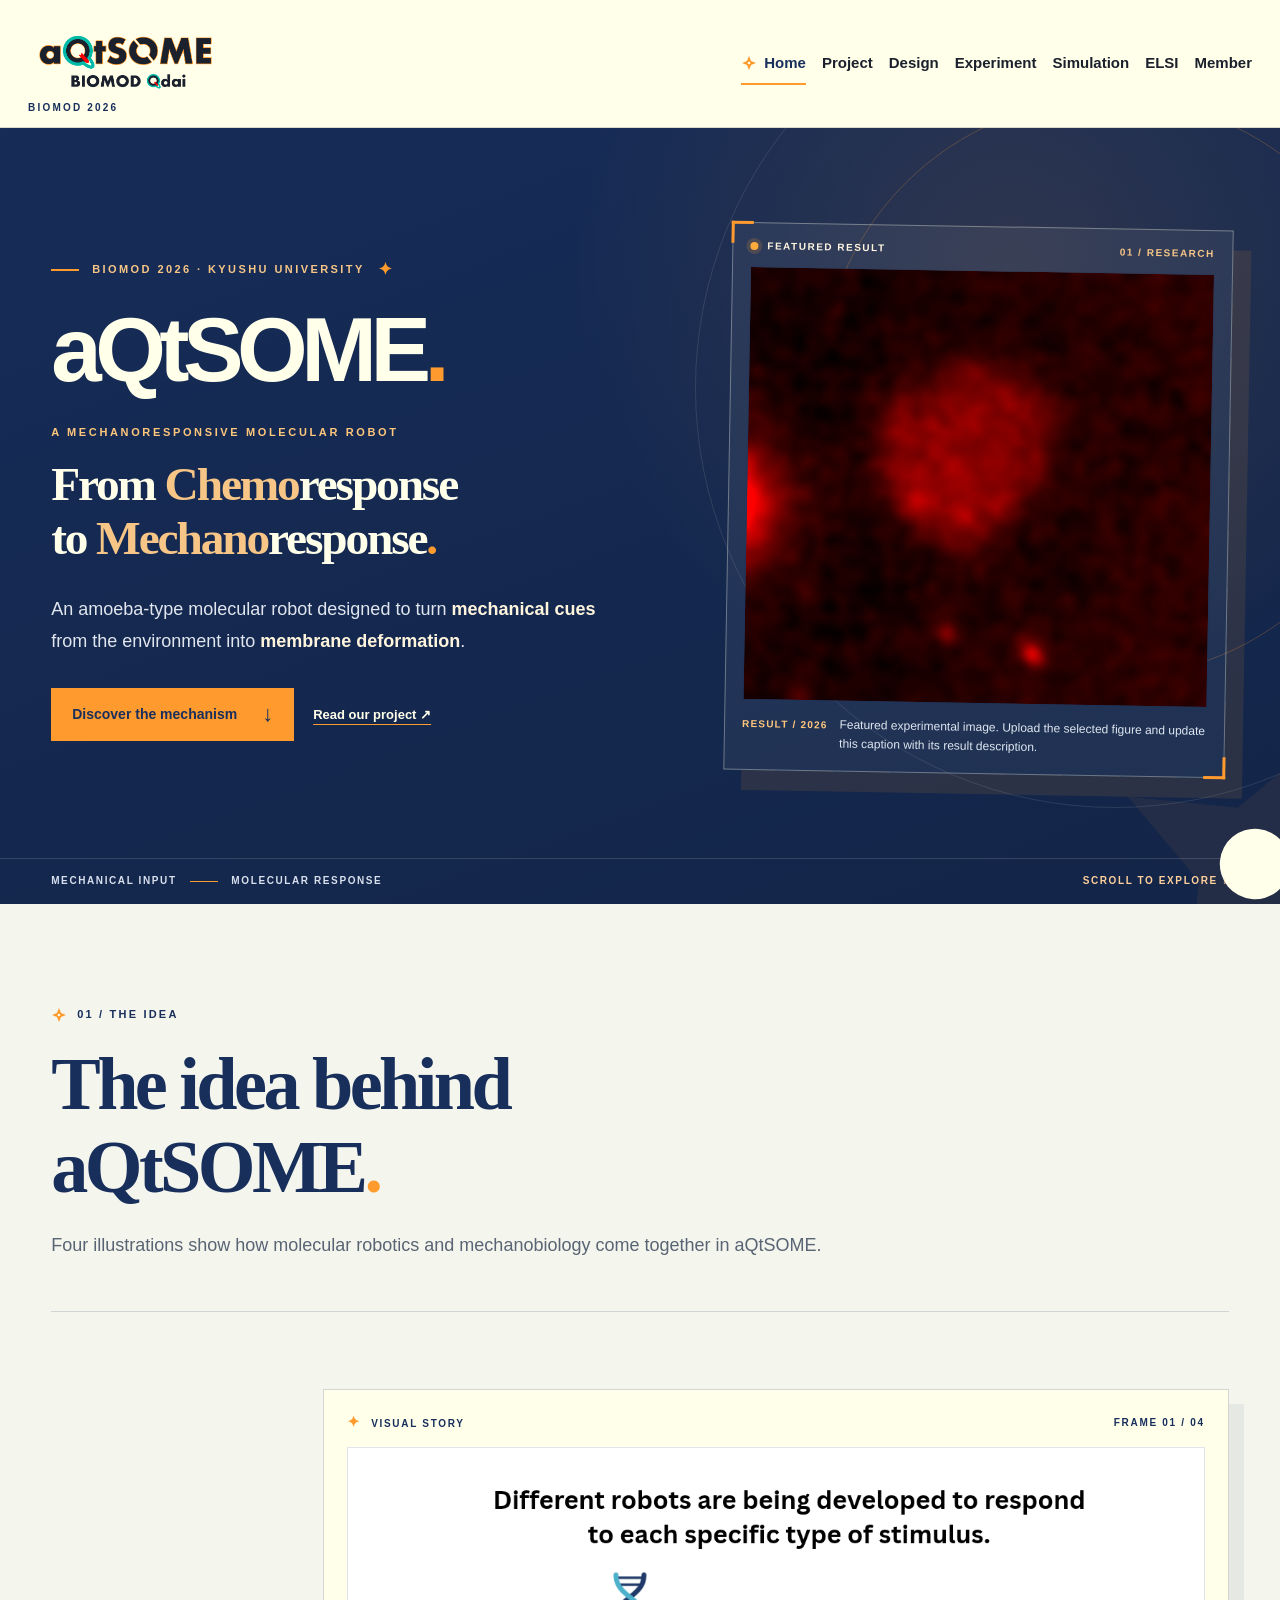
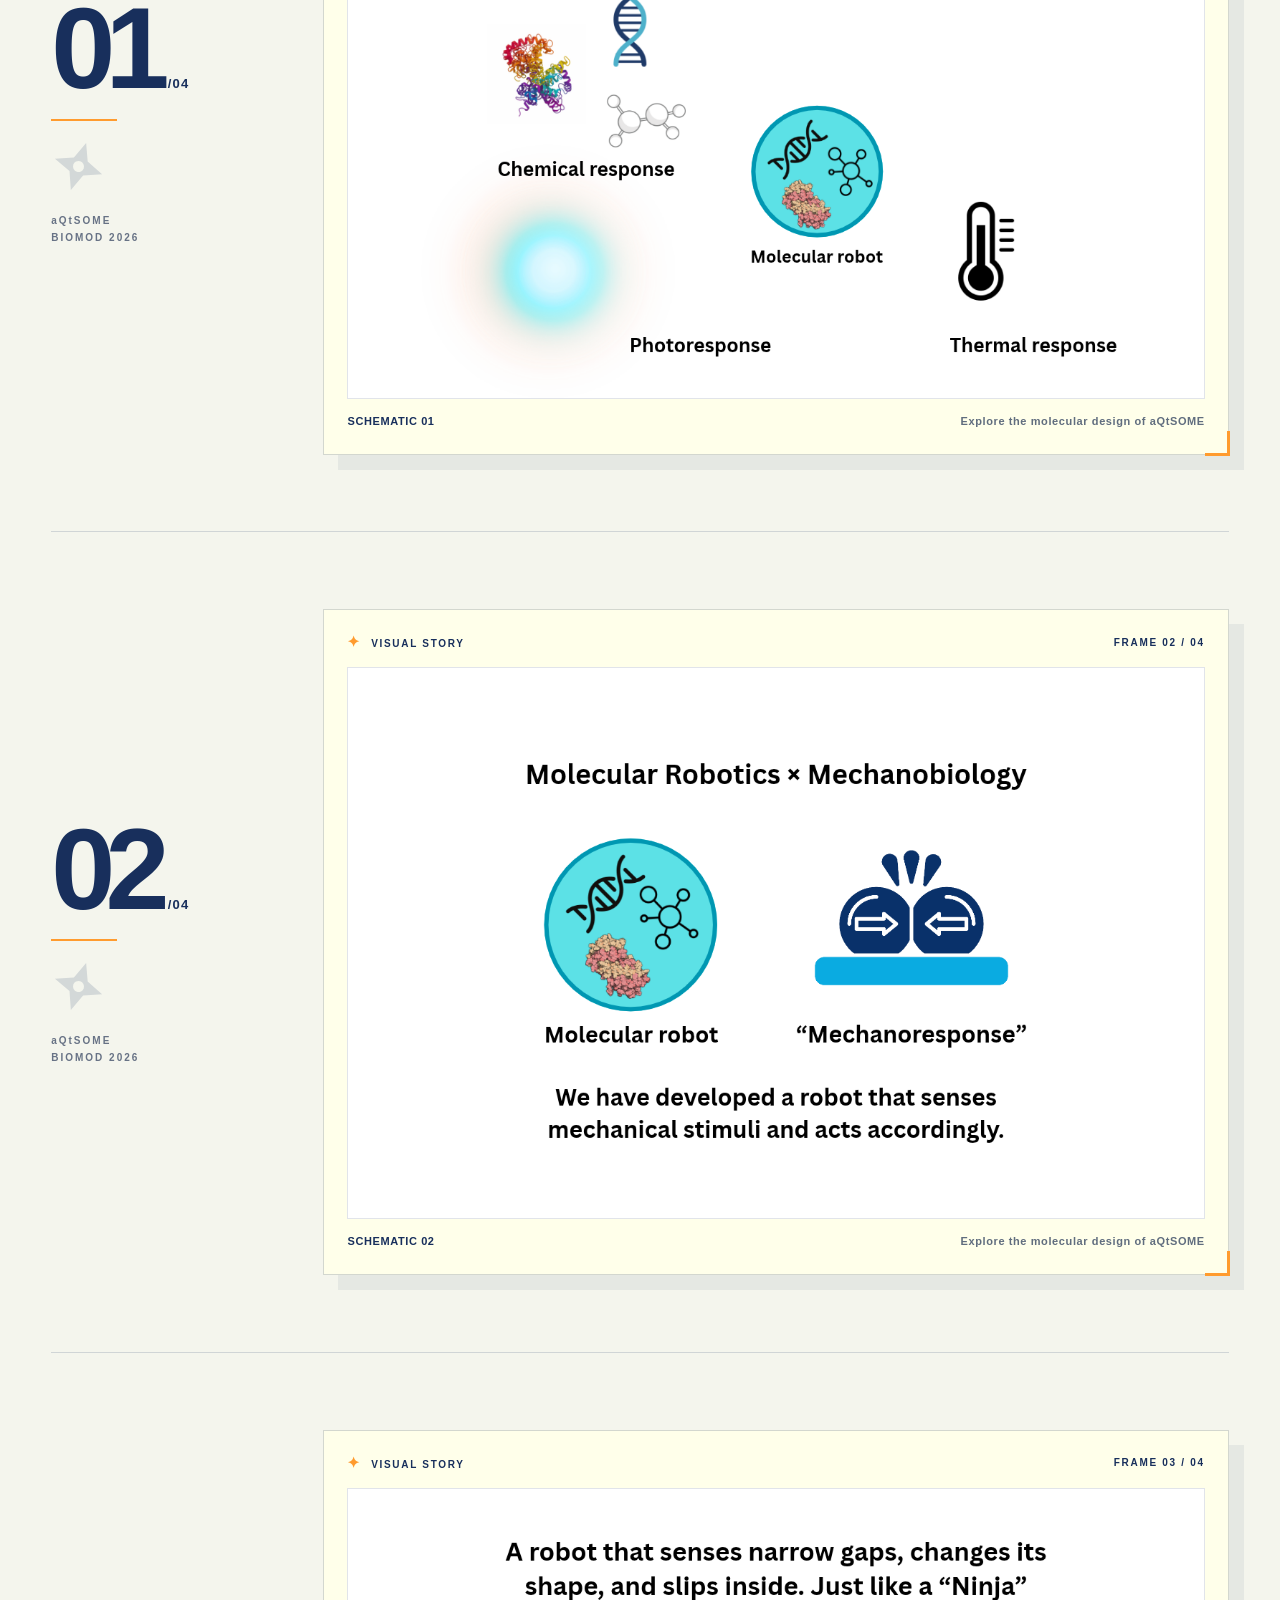
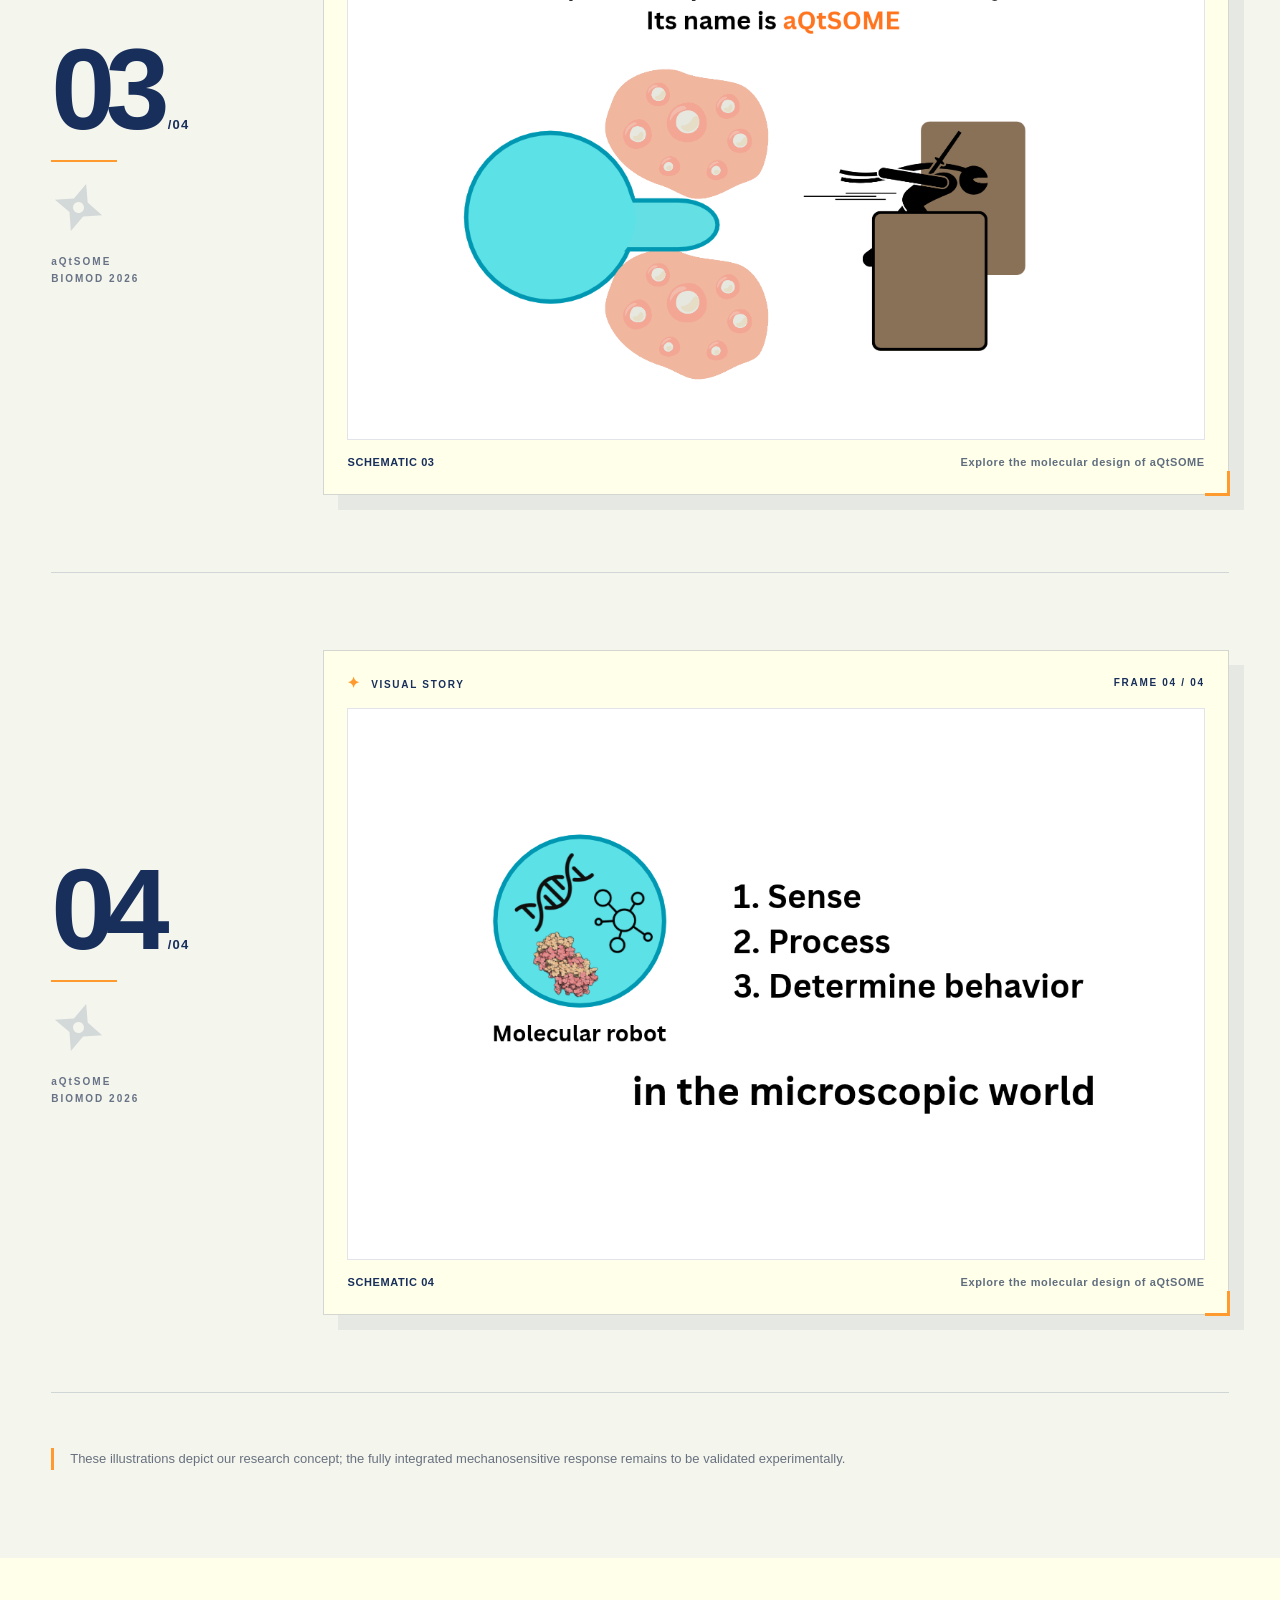
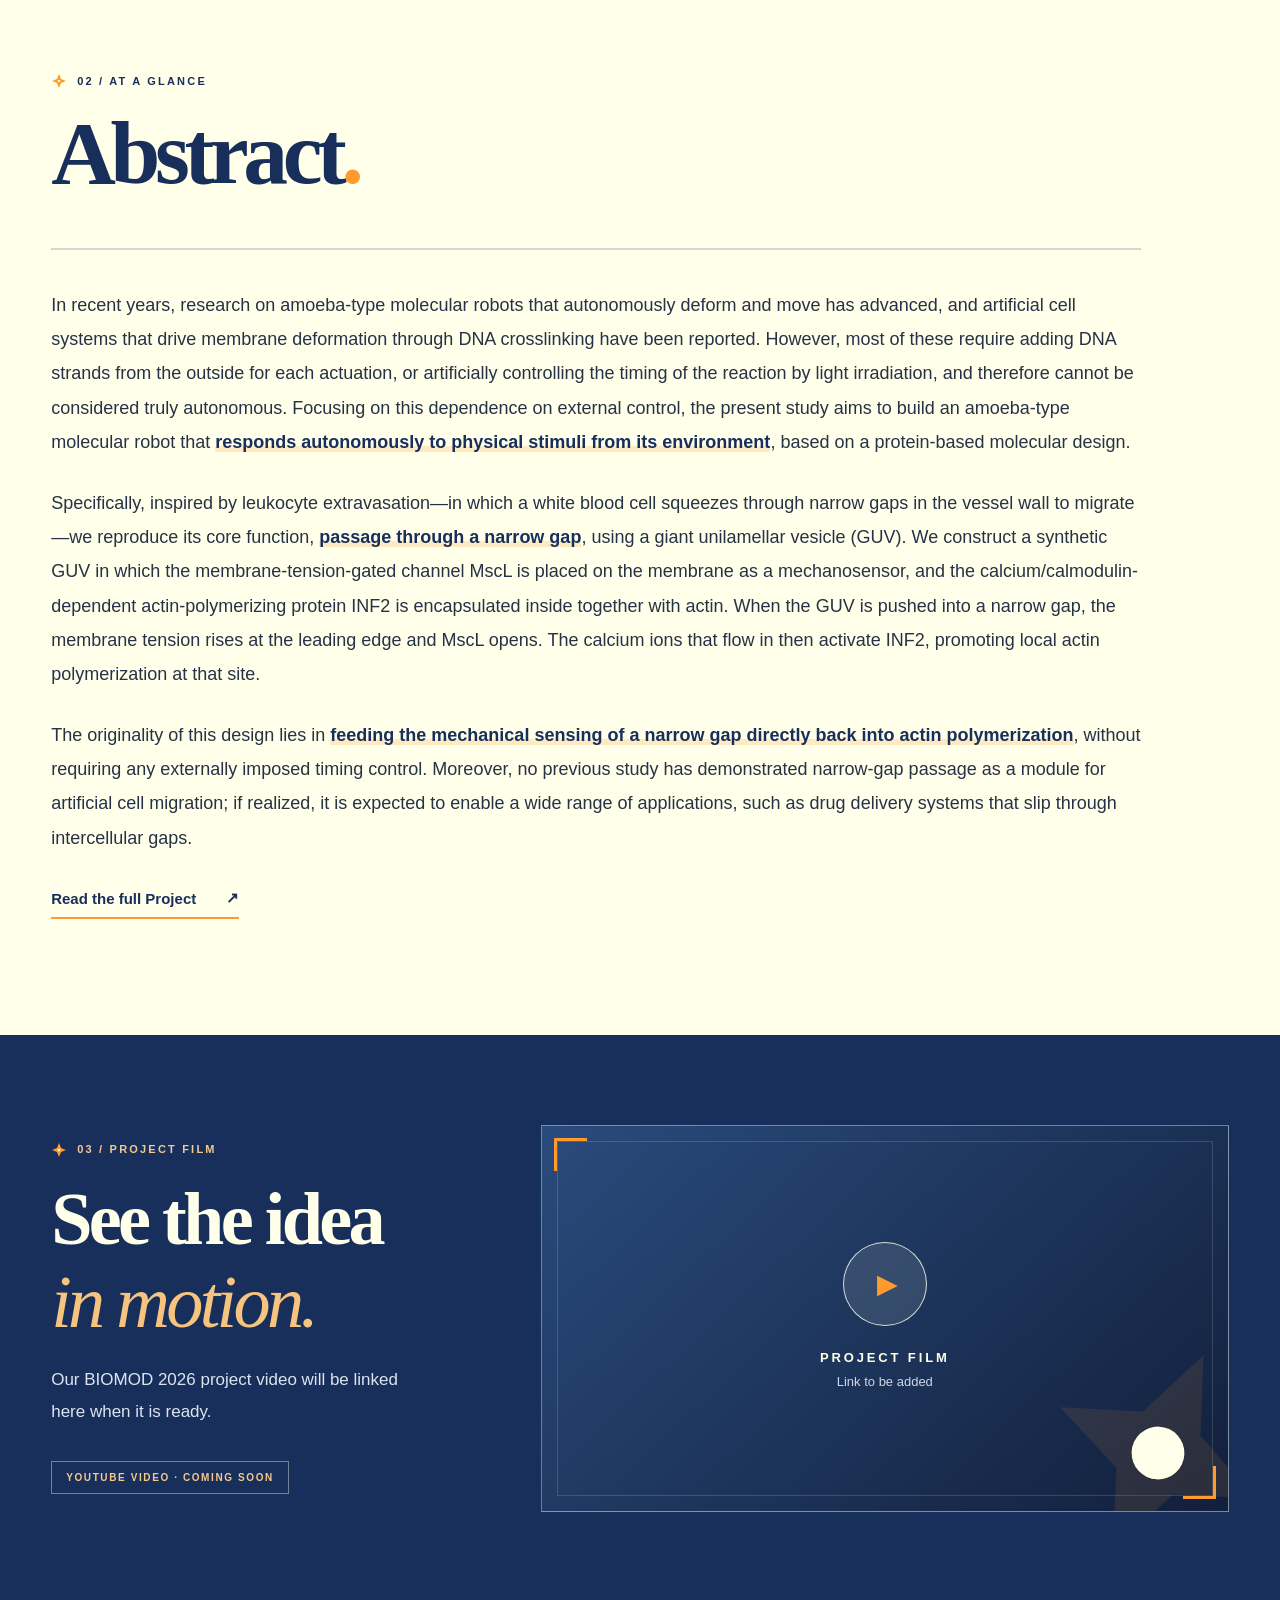
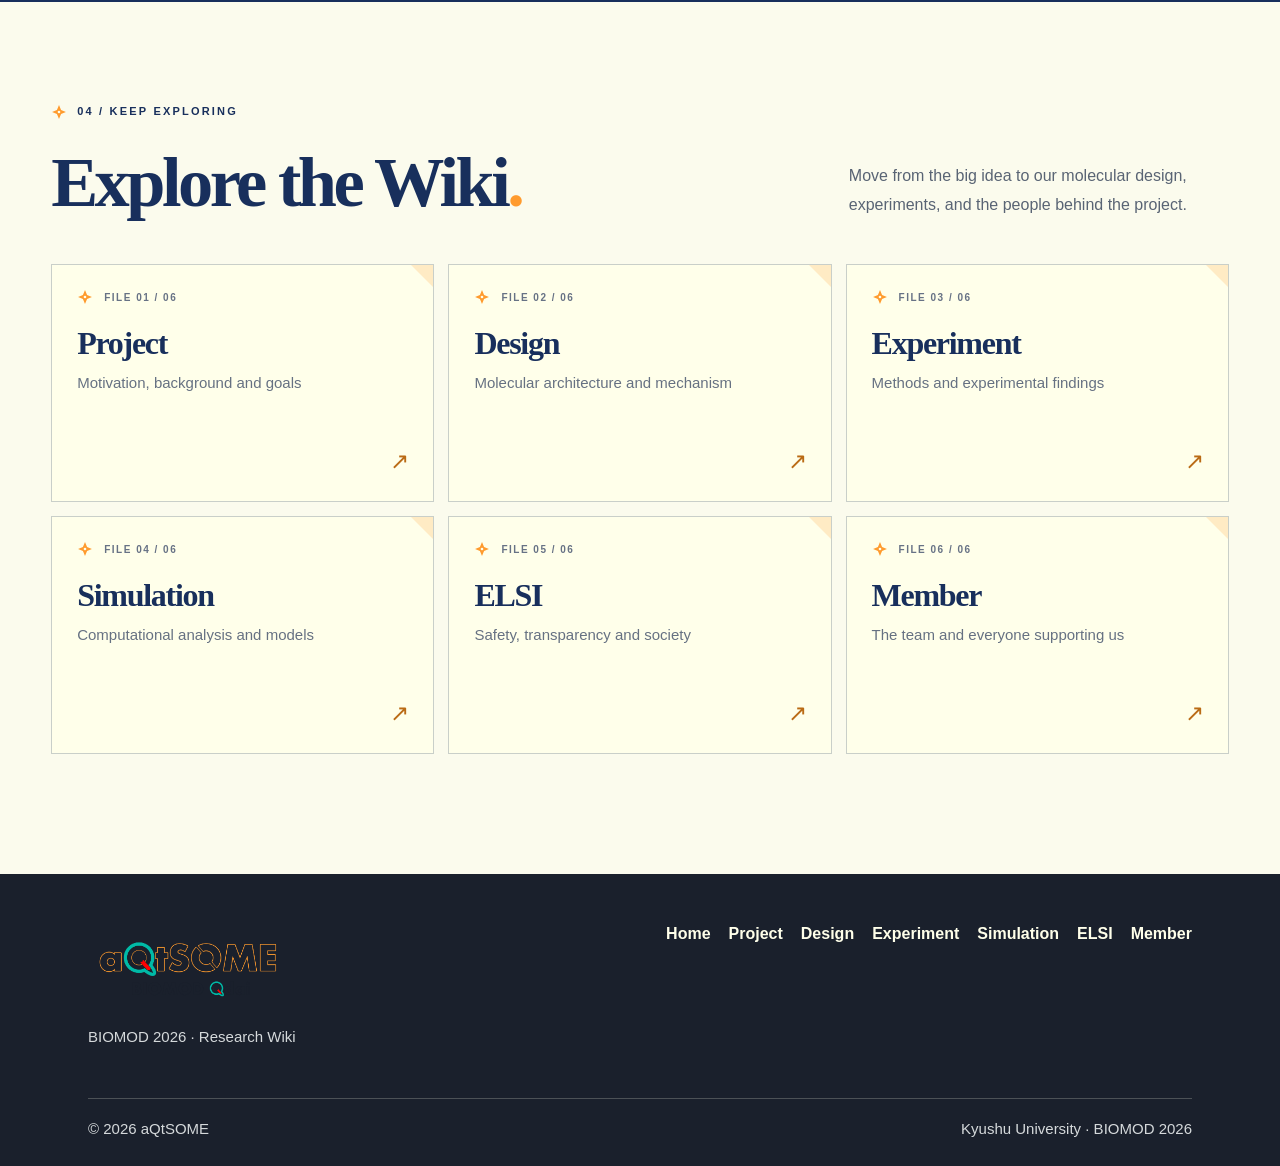
==== commit 6db8eeb9: "Add files via upload" ====
--- a/index.html
+++ b/index.html
@@ -7,7 +7,7 @@
 <meta content="#182f5c" name="theme-color"/>
 <title>Home | aQtSOME — BIOMOD 2026</title>
 <link href="style.css" rel="stylesheet"/>
-<link href="home.css?v=20261114-5" rel="stylesheet"/>
+<link href="home.css?v=result-gif-fit-2" rel="stylesheet"/>
 <script defer="" src="script.js"></script>
 <script defer="" src="home.js?v=20261114-4"></script>
 </head>
@@ -29,7 +29,7 @@
 <a href="member.html">Member</a></nav>
 </div></header>
 <main class="hm-main" id="main">
-<!-- HERO: replace assets/home/result.gif with your featured experimental result -->
+<!-- HERO: featured result GIF, displayed at its intrinsic aspect ratio -->
 <section aria-labelledby="hm-name" class="hm-hero">
 <div aria-hidden="true" class="hm-hero-orbit hm-orbit-one"></div><div aria-hidden="true" class="hm-hero-orbit hm-orbit-two"></div>
 <div aria-hidden="true" class="hm-hero-watermark"><svg aria-hidden="true" class="hm-shuriken" viewbox="0 0 100 100"><path d="M50 5 63 36 95 50 63 63 50 95 37 63 5 50 37 37Z" fill="currentColor"></path><circle cx="50" cy="50" fill="var(--hm-paper)" r="11"></circle></svg></div>
--- a/home.css
+++ b/home.css
@@ -332,3 +332,30 @@
     grid-row: 1;
   }
 }
+
+
+/* Featured GIF: fit the frame to the intrinsic image aspect ratio, not 5:4.
+   Restrict to the hero so the overview images are unaffected. */
+body.aqs-home-page .hm-result-photo{
+  aspect-ratio:auto;
+  min-height:0;
+  display:block;
+  overflow:hidden;
+  background:transparent;
+}
+body.aqs-home-page .hm-result-photo > img{
+  position:static;
+  inset:auto;
+  display:block;
+  width:100%;
+  height:auto;
+  max-height:none;
+  object-fit:contain;
+  object-position:center;
+  background:transparent;
+}
+body.aqs-home-page .hm-result-photo.is-loaded > .hm-image-fallback{display:none;}
+body.aqs-home-page .hm-result-photo:not(.is-loaded) > .hm-image-fallback{min-height:320px;}
+@media(max-width:600px){
+  body.aqs-home-page .hm-result-photo:not(.is-loaded) > .hm-image-fallback{min-height:220px;}
+}
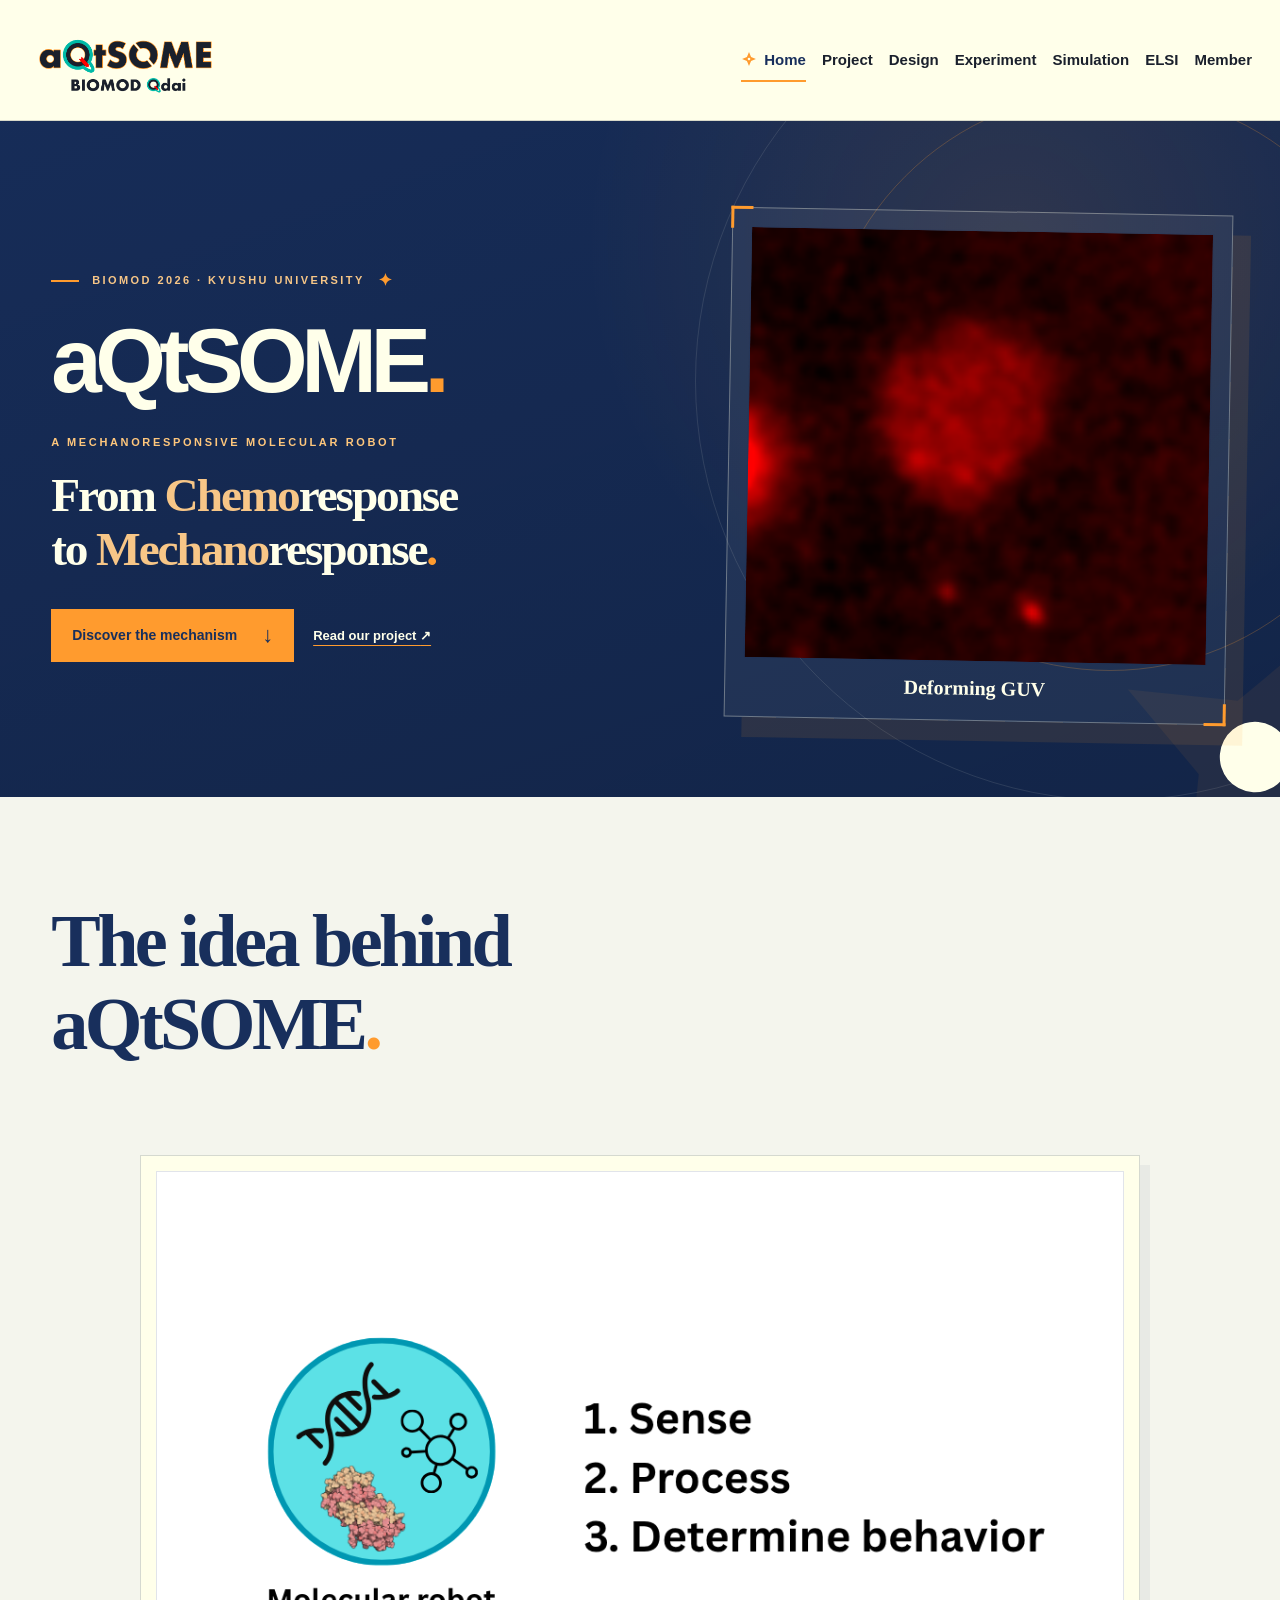
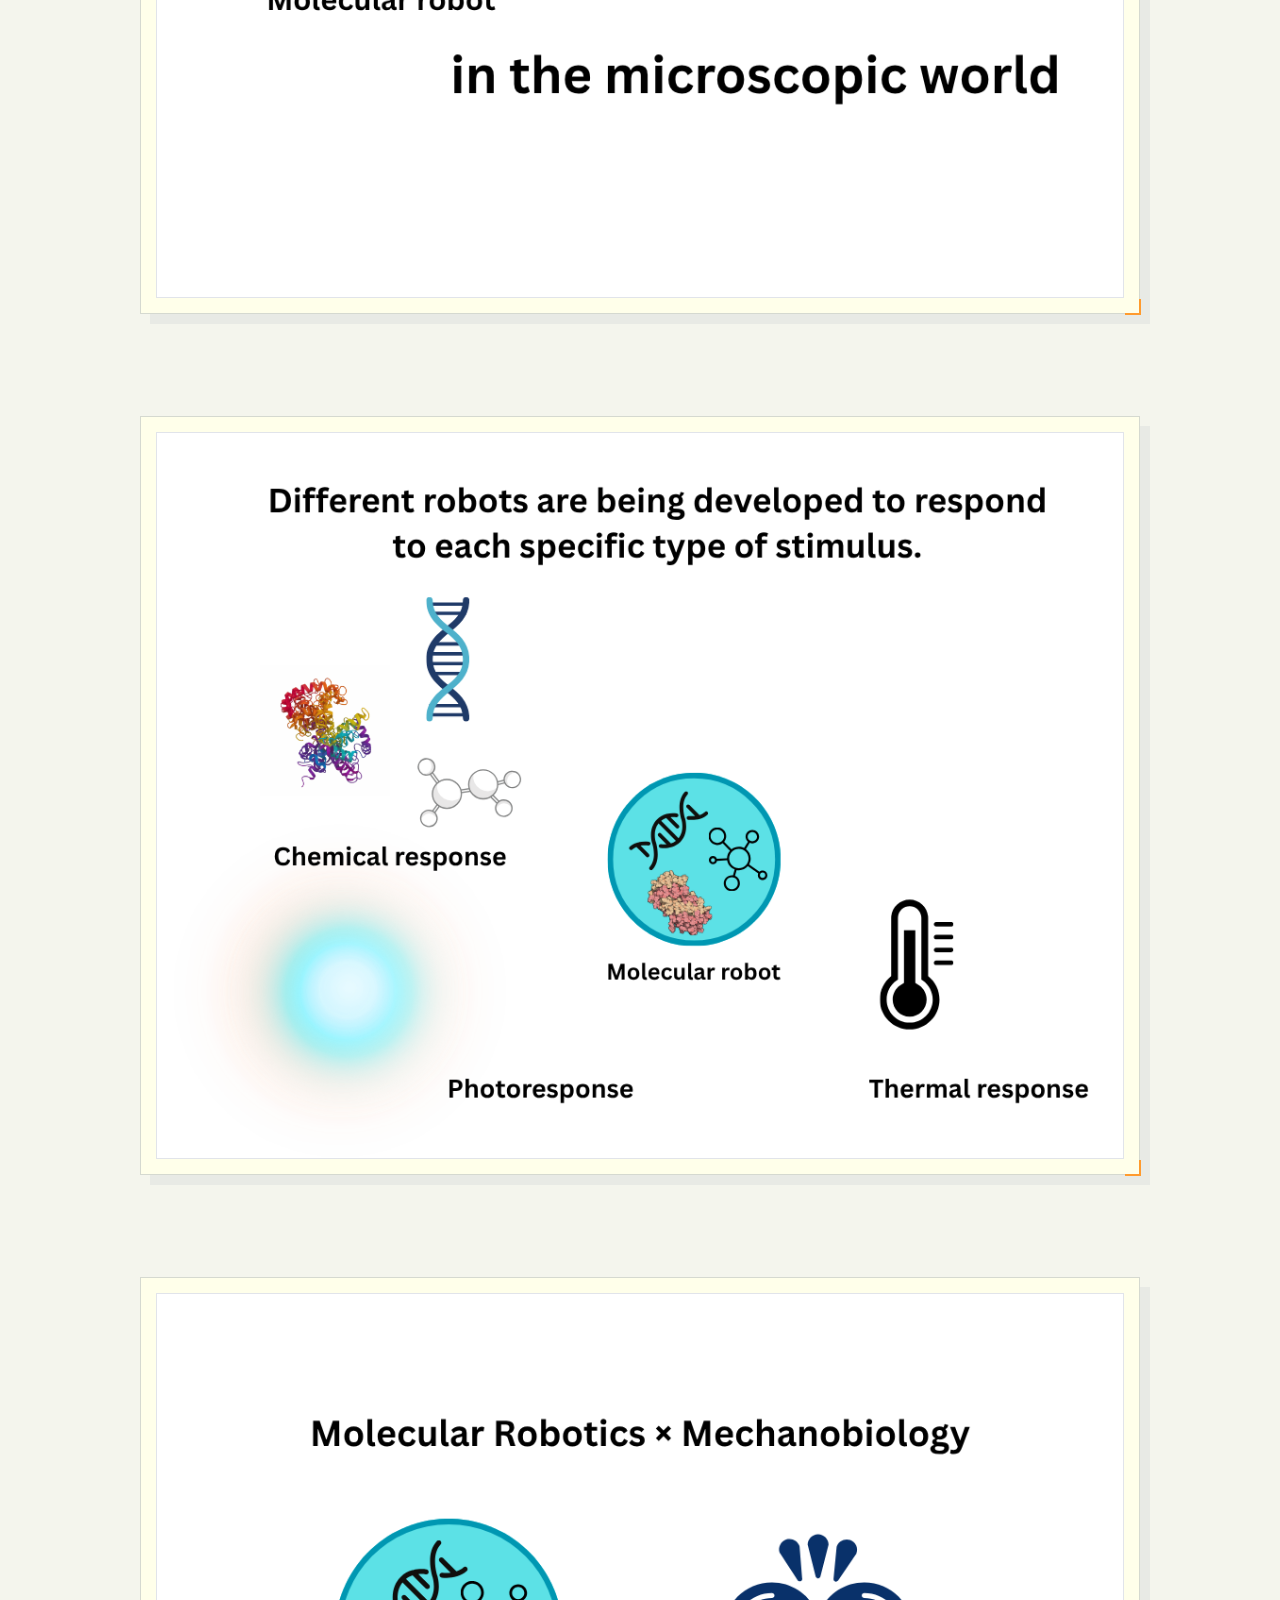
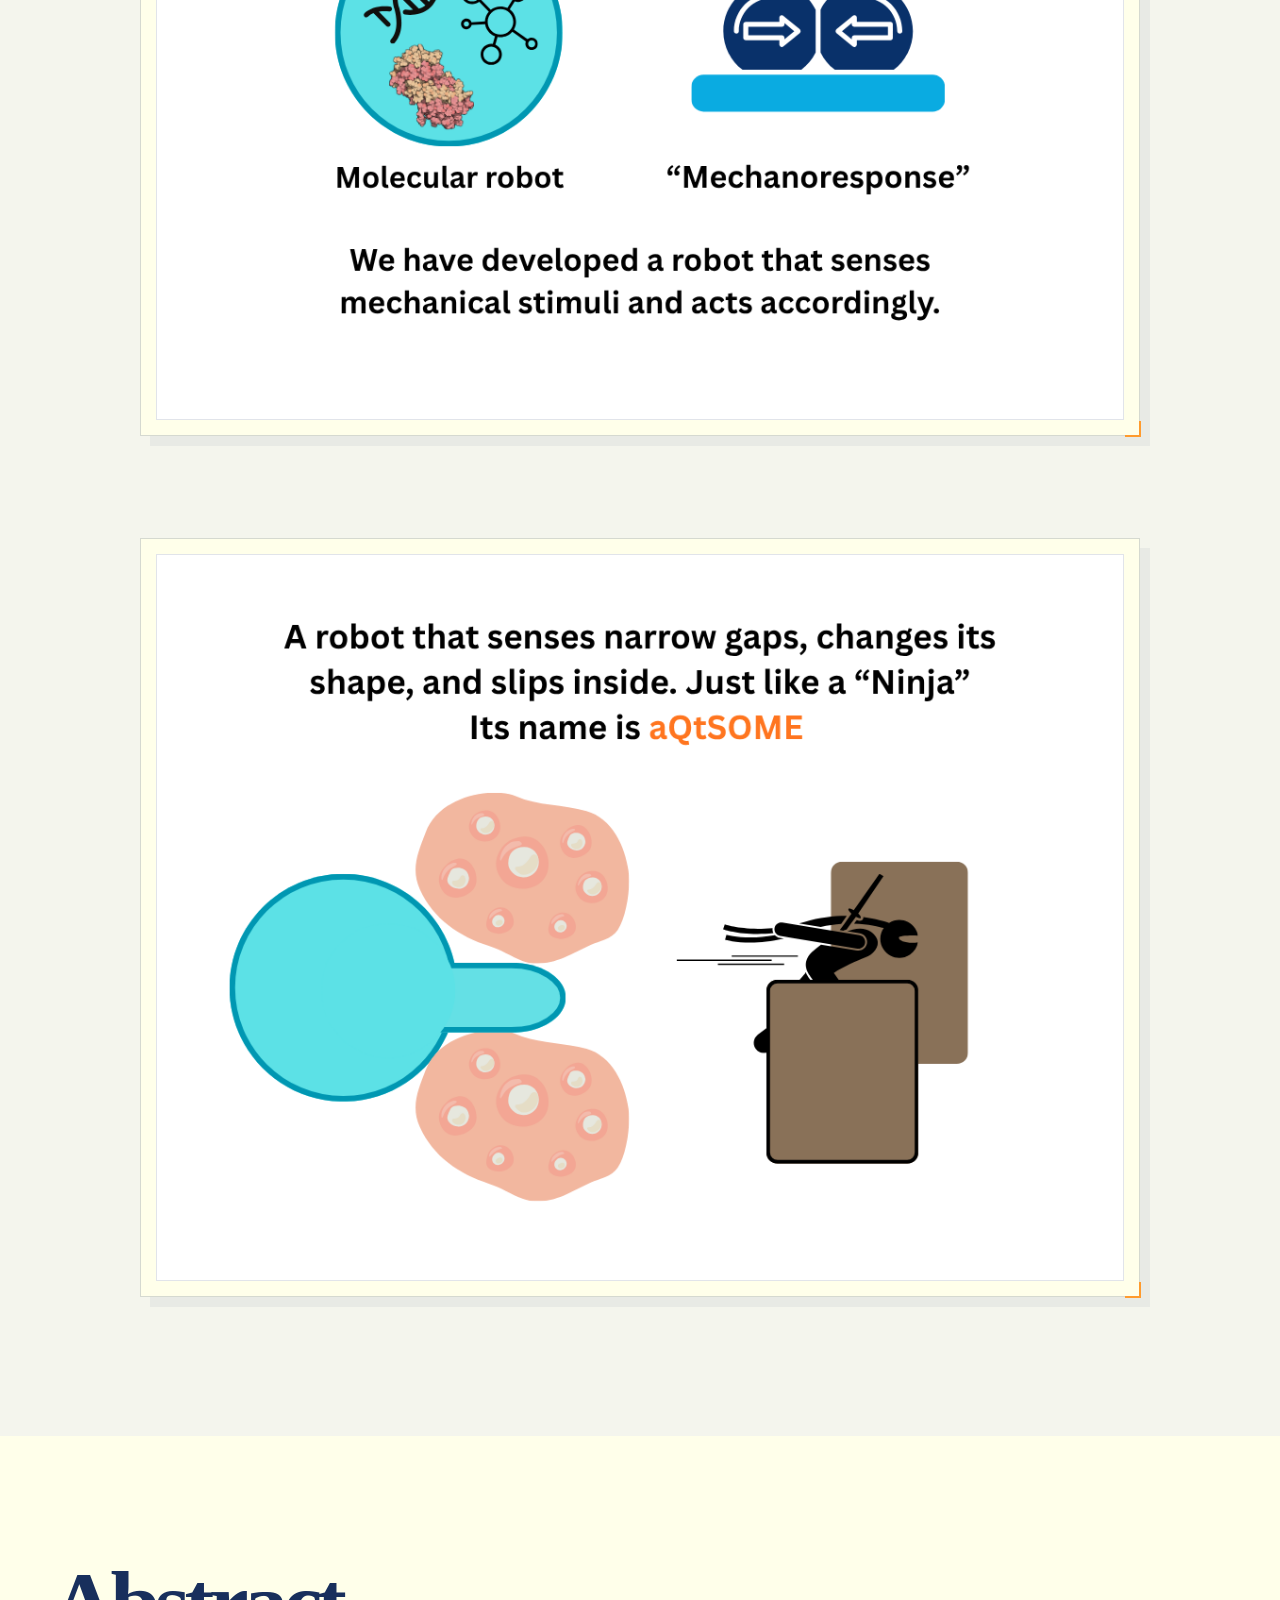
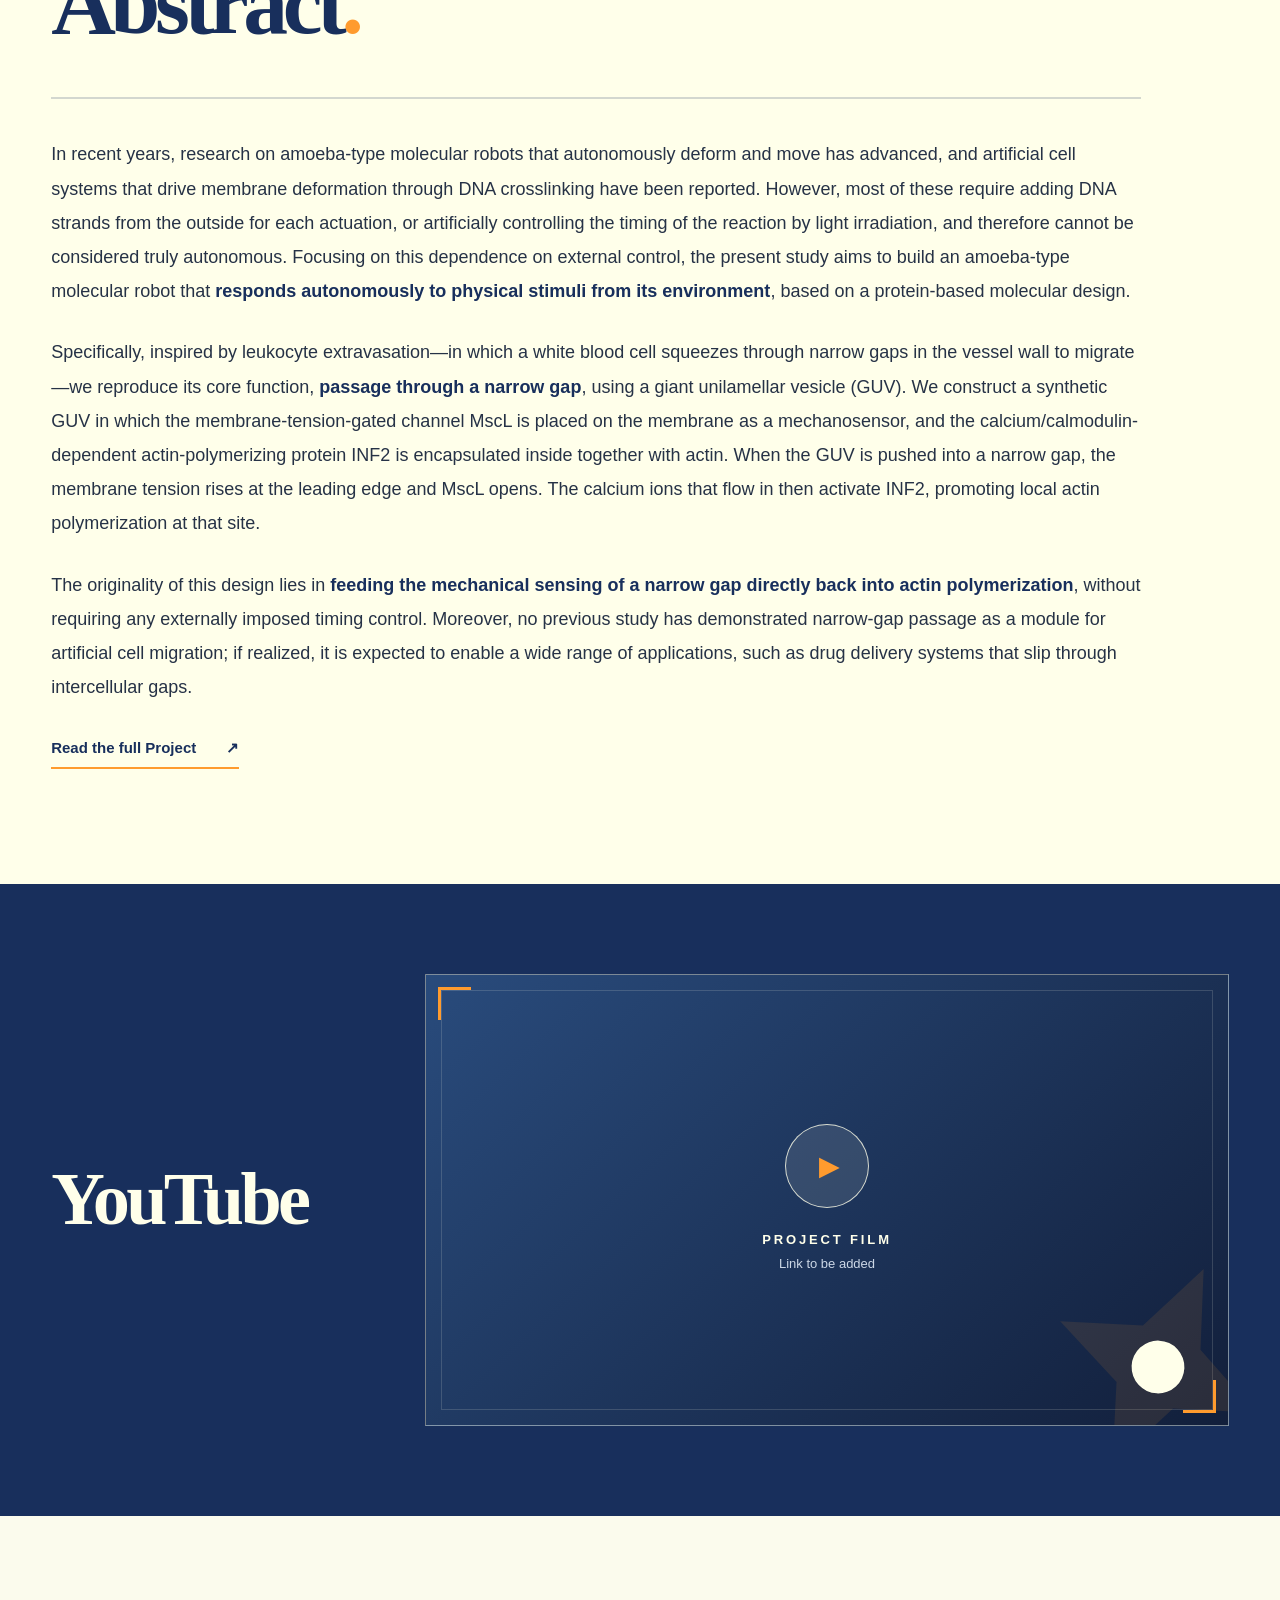
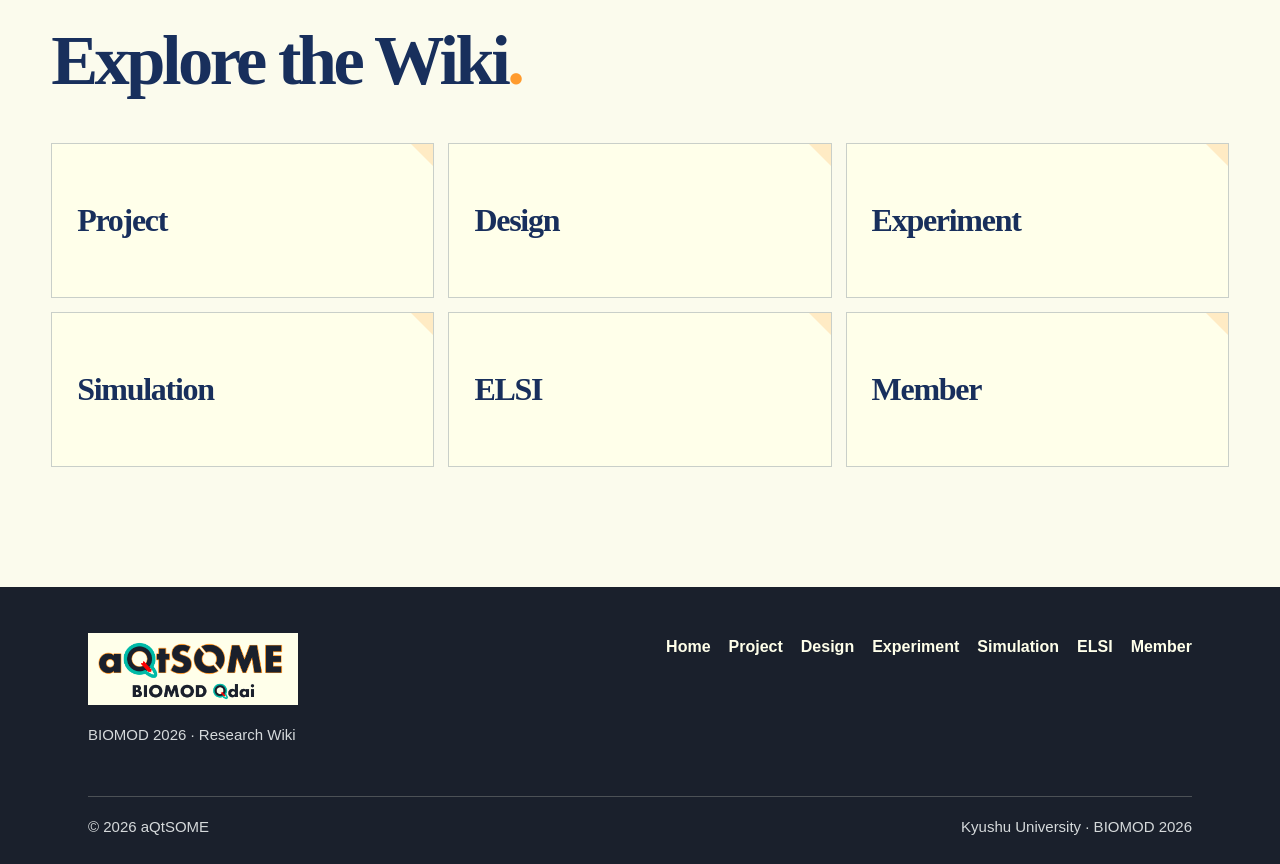
==== commit 4f319877: "Add files via upload" ====
--- a/index.html
+++ b/index.html
@@ -7,7 +7,7 @@
 <meta content="#182f5c" name="theme-color"/>
 <title>Home | aQtSOME — BIOMOD 2026</title>
 <link href="style.css" rel="stylesheet"/>
-<link href="home.css?v=result-gif-fit-2" rel="stylesheet"/>
+<link href="home.css?v=redmarks-20261114" rel="stylesheet"/>
 <script defer="" src="script.js"></script>
 <script defer="" src="home.js?v=20261114-4"></script>
 </head>
@@ -17,7 +17,7 @@
 <a aria-label="aQtSOME home" class="brand aqs-logo-link" href="index.html">
 <img alt="aQtSOME logo" class="aqs-brand-image" onerror="this.hidden=true;this.nextElementSibling.hidden=false" src="assets/logo.png"/>
 <span class="aqs-logo-fallback" hidden="">aQtSOME<span class="aqs-orange">.</span></span>
-<span class="aqs-brand-caption">BIOMOD 2026</span>
+
 </a>
 <button aria-controls="main-nav" aria-expanded="false" aria-label="Open navigation" class="menu-toggle" type="button"><span></span><span></span><span></span></button>
 <nav aria-label="Main navigation" class="nav" id="main-nav"><a aria-current="page" class="active" href="index.html"><svg aria-hidden="true" class="aqs-star" viewbox="0 0 24 24"><path d="M12 1.6 15.1 8.9 22.4 12 15.1 15.1 12 22.4 8.9 15.1 1.6 12 8.9 8.9Z" fill="currentColor"></path><circle cx="12" cy="12" fill="#ffffea" r="2"></circle></svg>Home</a>
@@ -39,93 +39,73 @@
 <h1 class="hm-name" id="hm-name">aQtSOME<span>.</span></h1>
 <p class="hm-hero-pretitle">A MECHANORESPONSIVE MOLECULAR ROBOT</p>
 <h2 class="hm-hero-title">From <em>Chemo</em>response<br/> to <em>Mechano</em>response<span>.</span></h2>
-<p class="hm-hero-summary">An amoeba-type molecular robot designed to turn <strong>mechanical cues</strong> from the environment into <strong>membrane deformation</strong>.</p>
+
 <div class="hm-hero-actions"><a class="hm-cta" href="#how-it-works">Discover the mechanism <span aria-hidden="true">↓</span></a><a class="hm-text-link" href="project.html">Read our project <span aria-hidden="true">↗</span></a></div>
 </div>
 <figure class="hm-hero-result">
-<div class="hm-result-topline"><span class="hm-glow-dot"></span><span>FEATURED RESULT</span><span>01 / RESEARCH</span></div>
+
 <div class="hm-image-slot hm-result-photo" data-home-asset="">
-<div class="hm-image-fallback"><span aria-hidden="true" class="hm-fallback-plus"><svg aria-hidden="true" class="hm-shuriken" viewbox="0 0 100 100"><path d="M50 5 63 36 95 50 63 63 50 95 37 63 5 50 37 37Z" fill="currentColor"></path><circle cx="50" cy="50" fill="var(--hm-paper)" r="11"></circle></svg></span><span class="hm-fallback-kicker">RESULT IMAGE</span><strong>FEATURED RESULT</strong><small>Upload <code>assets/home/result.gif</code></small></div>
+<div class="hm-image-fallback"><span class="hm-fallback-kicker">RESULT IMAGE</span><small>Upload assets/home/result.gif</small></div>
 <img alt="Featured experimental result for aQtSOME" decoding="async" loading="lazy" src="assets/home/result.gif"/>
 </div>
-<figcaption><span class="hm-caption-label">RESULT / 2026</span> <span>Featured experimental image. Upload the selected figure and update this caption with its result description.</span></figcaption>
+<figcaption>Deforming GUV</figcaption>
 </figure>
 </div>
-<div class="hm-hero-foot hm-shell"><span>MECHANICAL INPUT <i></i> MOLECULAR RESPONSE</span><a href="#how-it-works">SCROLL TO EXPLORE <span aria-hidden="true">↓</span></a></div>
+
 </section>
 <!-- SCROLL STORY: 4 diagrams, placed in assets/home/overview-01.png ... overview-04.png -->
 <section aria-labelledby="hm-story-heading" class="hm-story" id="how-it-works">
 <div class="hm-shell">
-<div class="hm-section-intro hm-reveal"><div class="hm-section-kicker"><svg aria-hidden="true" class="aqs-star" viewbox="0 0 24 24"><path d="M12 1.6 15.1 8.9 22.4 12 15.1 15.1 12 22.4 8.9 15.1 1.6 12 8.9 8.9Z" fill="currentColor"></path><circle cx="12" cy="12" fill="#ffffea" r="2"></circle></svg><span>01 / THE IDEA</span></div><h2 id="hm-story-heading">The idea behind<br/>aQtSOME<span class="hm-heading-dot">.</span></h2><p>Four illustrations show how molecular robotics and mechanobiology come together in aQtSOME.</p></div>
+<div class="hm-section-intro hm-reveal"><h2 id="hm-story-heading">The idea behind<br/>aQtSOME<span class="hm-heading-dot">.</span></h2></div>
 <div class="hm-story-grid">
 <div class="hm-story-steps"><article aria-label="aQtSOME concept illustration 1 of 4" class="hm-visual-card hm-reveal" id="home-step-01">
-<div aria-hidden="true" class="hm-visual-index-col">
-<span class="hm-visual-count">01<span>/04</span></span>
-<span class="hm-visual-rule"></span>
-<svg class="hm-visual-star" viewbox="0 0 100 100"><path d="M50 5 63 36 95 50 63 63 50 95 37 63 5 50 37 37Z" fill="currentColor"></path><circle cx="50" cy="50" fill="#f4f5ed" r="10"></circle></svg>
-<span class="hm-visual-note">aQtSOME<br/>BIOMOD 2026</span>
-</div>
+
 <figure class="hm-visual-figure">
-<div class="hm-visual-banner"><span>VISUAL STORY</span><span>FRAME 01 / 04</span></div>
+
 <div class="hm-image-slot hm-visual-slot" data-home-asset="">
 <div class="hm-image-fallback"><span aria-hidden="true" class="hm-fallback-plus">✦</span><span class="hm-fallback-kicker">PROJECT SCHEMATIC</span><strong>ILLUSTRATION 01</strong><small>Upload <code>assets/home/overview-01.png</code></small></div>
 <img alt="aQtSOME overview illustration 1 of 4" decoding="async" loading="lazy" src="assets/home/overview-01.png"/>
 </div>
-<figcaption><span>SCHEMATIC 01</span><span>Explore the molecular design of aQtSOME</span></figcaption>
+
 </figure>
 </article><article aria-label="aQtSOME concept illustration 2 of 4" class="hm-visual-card hm-reveal" id="home-step-02">
-<div aria-hidden="true" class="hm-visual-index-col">
-<span class="hm-visual-count">02<span>/04</span></span>
-<span class="hm-visual-rule"></span>
-<svg class="hm-visual-star" viewbox="0 0 100 100"><path d="M50 5 63 36 95 50 63 63 50 95 37 63 5 50 37 37Z" fill="currentColor"></path><circle cx="50" cy="50" fill="#f4f5ed" r="10"></circle></svg>
-<span class="hm-visual-note">aQtSOME<br/>BIOMOD 2026</span>
-</div>
+
 <figure class="hm-visual-figure">
-<div class="hm-visual-banner"><span>VISUAL STORY</span><span>FRAME 02 / 04</span></div>
+
 <div class="hm-image-slot hm-visual-slot" data-home-asset="">
 <div class="hm-image-fallback"><span aria-hidden="true" class="hm-fallback-plus">✦</span><span class="hm-fallback-kicker">PROJECT SCHEMATIC</span><strong>ILLUSTRATION 02</strong><small>Upload <code>assets/home/overview-02.png</code></small></div>
 <img alt="aQtSOME overview illustration 2 of 4" decoding="async" loading="lazy" src="assets/home/overview-02.png"/>
 </div>
-<figcaption><span>SCHEMATIC 02</span><span>Explore the molecular design of aQtSOME</span></figcaption>
+
 </figure>
 </article><article aria-label="aQtSOME concept illustration 3 of 4" class="hm-visual-card hm-reveal" id="home-step-03">
-<div aria-hidden="true" class="hm-visual-index-col">
-<span class="hm-visual-count">03<span>/04</span></span>
-<span class="hm-visual-rule"></span>
-<svg class="hm-visual-star" viewbox="0 0 100 100"><path d="M50 5 63 36 95 50 63 63 50 95 37 63 5 50 37 37Z" fill="currentColor"></path><circle cx="50" cy="50" fill="#f4f5ed" r="10"></circle></svg>
-<span class="hm-visual-note">aQtSOME<br/>BIOMOD 2026</span>
-</div>
+
 <figure class="hm-visual-figure">
-<div class="hm-visual-banner"><span>VISUAL STORY</span><span>FRAME 03 / 04</span></div>
+
 <div class="hm-image-slot hm-visual-slot" data-home-asset="">
 <div class="hm-image-fallback"><span aria-hidden="true" class="hm-fallback-plus">✦</span><span class="hm-fallback-kicker">PROJECT SCHEMATIC</span><strong>ILLUSTRATION 03</strong><small>Upload <code>assets/home/overview-03.png</code></small></div>
 <img alt="aQtSOME overview illustration 3 of 4" decoding="async" loading="lazy" src="assets/home/overview-03.png"/>
 </div>
-<figcaption><span>SCHEMATIC 03</span><span>Explore the molecular design of aQtSOME</span></figcaption>
+
 </figure>
 </article><article aria-label="aQtSOME concept illustration 4 of 4" class="hm-visual-card hm-reveal" id="home-step-04">
-<div aria-hidden="true" class="hm-visual-index-col">
-<span class="hm-visual-count">04<span>/04</span></span>
-<span class="hm-visual-rule"></span>
-<svg class="hm-visual-star" viewbox="0 0 100 100"><path d="M50 5 63 36 95 50 63 63 50 95 37 63 5 50 37 37Z" fill="currentColor"></path><circle cx="50" cy="50" fill="#f4f5ed" r="10"></circle></svg>
-<span class="hm-visual-note">aQtSOME<br/>BIOMOD 2026</span>
-</div>
+
 <figure class="hm-visual-figure">
-<div class="hm-visual-banner"><span>VISUAL STORY</span><span>FRAME 04 / 04</span></div>
+
 <div class="hm-image-slot hm-visual-slot" data-home-asset="">
 <div class="hm-image-fallback"><span aria-hidden="true" class="hm-fallback-plus">✦</span><span class="hm-fallback-kicker">PROJECT SCHEMATIC</span><strong>ILLUSTRATION 04</strong><small>Upload <code>assets/home/overview-04.png</code></small></div>
 <img alt="aQtSOME overview illustration 4 of 4" decoding="async" loading="lazy" src="assets/home/overview-04.png"/>
 </div>
-<figcaption><span>SCHEMATIC 04</span><span>Explore the molecular design of aQtSOME</span></figcaption>
+
 </figure>
 </article></div>
 </div>
-<p class="hm-story-disclaimer">These illustrations depict our research concept; the fully integrated mechanosensitive response remains to be validated experimentally.</p>
+
 </div>
 </section>
 <!-- ABSTRACT: user's text preserved; only selective emphasis added -->
 <section aria-labelledby="hm-abstract-heading" class="hm-abstract" id="abstract">
-<div class="hm-shell hm-abstract-grid"><div class="hm-abstract-side hm-reveal"><div class="hm-section-kicker"><svg aria-hidden="true" class="aqs-star" viewbox="0 0 24 24"><path d="M12 1.6 15.1 8.9 22.4 12 15.1 15.1 12 22.4 8.9 15.1 1.6 12 8.9 8.9Z" fill="currentColor"></path><circle cx="12" cy="12" fill="#ffffea" r="2"></circle></svg><span>02 / AT A GLANCE</span></div><h2 id="hm-abstract-heading">Abstract<span>.</span></h2></div>
+<div class="hm-shell hm-abstract-grid"><div class="hm-abstract-side hm-reveal"><h2 id="hm-abstract-heading">Abstract<span>.</span></h2></div>
 <div class="hm-abstract-copy hm-reveal">
 <p>In recent years, research on amoeba-type molecular robots that autonomously deform and move has advanced, and artificial cell systems that drive membrane deformation through DNA crosslinking have been reported. However, most of these require adding DNA strands from the outside for each actuation, or artificially controlling the timing of the reaction by light irradiation, and therefore cannot be considered truly autonomous. Focusing on this dependence on external control, the present study aims to build an amoeba-type molecular robot that <strong>responds autonomously to physical stimuli from its environment</strong>, based on a protein-based molecular design.</p>
 <p>Specifically, inspired by leukocyte extravasation—in which a white blood cell squeezes through narrow gaps in the vessel wall to migrate—we reproduce its core function, <strong>passage through a narrow gap</strong>, using a giant unilamellar vesicle (GUV). We construct a synthetic GUV in which the membrane-tension-gated channel MscL is placed on the membrane as a mechanosensor, and the calcium/calmodulin-dependent actin-polymerizing protein INF2 is encapsulated inside together with actin. When the GUV is pushed into a narrow gap, the membrane tension rises at the leading edge and MscL opens. The calcium ions that flow in then activate INF2, promoting local actin polymerization at that site.</p>
@@ -136,21 +116,21 @@
 </section>
 <!-- VIDEO LINK PLACEHOLDER: replace with a real YouTube link when available -->
 <section aria-labelledby="hm-video-heading" class="hm-video" id="video"><div class="hm-shell hm-video-grid">
-<div class="hm-video-copy hm-reveal"><div class="hm-section-kicker"><svg aria-hidden="true" class="aqs-star" viewbox="0 0 24 24"><path d="M12 1.6 15.1 8.9 22.4 12 15.1 15.1 12 22.4 8.9 15.1 1.6 12 8.9 8.9Z" fill="currentColor"></path><circle cx="12" cy="12" fill="#ffffea" r="2"></circle></svg><span>03 / PROJECT FILM</span></div><h2 id="hm-video-heading">See the idea<br/><em>in motion.</em></h2><p>Our BIOMOD 2026 project video will be linked here when it is ready.</p><span class="hm-video-tag">YOUTUBE VIDEO · COMING SOON</span></div>
+<div class="hm-video-copy hm-reveal"><h2 id="hm-video-heading">YouTube</h2></div>
 <div aria-label="YouTube video placeholder; link coming soon" class="hm-video-poster hm-reveal"><div aria-hidden="true" class="hm-video-corners"></div><div aria-hidden="true" class="hm-play">▶</div><div class="hm-video-poster-copy"><strong>PROJECT FILM</strong><span>Link to be added</span></div><span aria-hidden="true" class="hm-video-watermark"><svg aria-hidden="true" class="hm-shuriken" viewbox="0 0 100 100"><path d="M50 5 63 36 95 50 63 63 50 95 37 63 5 50 37 37Z" fill="currentColor"></path><circle cx="50" cy="50" fill="var(--hm-paper)" r="11"></circle></svg></span></div>
 </div></section>
 <!-- EXPLORE -->
-<section aria-labelledby="hm-explore-heading" class="hm-explore" id="explore"><div class="hm-shell"><div class="hm-explore-heading hm-reveal"><div><div class="hm-section-kicker"><svg aria-hidden="true" class="aqs-star" viewbox="0 0 24 24"><path d="M12 1.6 15.1 8.9 22.4 12 15.1 15.1 12 22.4 8.9 15.1 1.6 12 8.9 8.9Z" fill="currentColor"></path><circle cx="12" cy="12" fill="#ffffea" r="2"></circle></svg><span>04 / KEEP EXPLORING</span></div><h2 id="hm-explore-heading">Explore the Wiki<span>.</span></h2></div><p>Move from the big idea to our molecular design, experiments, and the people behind the project.</p></div>
-<div class="hm-explore-grid"><a class="hm-explore-card hm-reveal" href="project.html"><span class="hm-explore-meta"><svg aria-hidden="true" class="aqs-star" viewbox="0 0 24 24"><path d="M12 1.6 15.1 8.9 22.4 12 15.1 15.1 12 22.4 8.9 15.1 1.6 12 8.9 8.9Z" fill="currentColor"></path><circle cx="12" cy="12" fill="#ffffea" r="2"></circle></svg><span>FILE 01 / 06</span></span><h3>Project</h3><p>Motivation, background and goals</p><span aria-hidden="true" class="hm-card-arrow">↗</span></a>
-<a class="hm-explore-card hm-reveal" href="design.html"><span class="hm-explore-meta"><svg aria-hidden="true" class="aqs-star" viewbox="0 0 24 24"><path d="M12 1.6 15.1 8.9 22.4 12 15.1 15.1 12 22.4 8.9 15.1 1.6 12 8.9 8.9Z" fill="currentColor"></path><circle cx="12" cy="12" fill="#ffffea" r="2"></circle></svg><span>FILE 02 / 06</span></span><h3>Design</h3><p>Molecular architecture and mechanism</p><span aria-hidden="true" class="hm-card-arrow">↗</span></a>
-<a class="hm-explore-card hm-reveal" href="experiment.html"><span class="hm-explore-meta"><svg aria-hidden="true" class="aqs-star" viewbox="0 0 24 24"><path d="M12 1.6 15.1 8.9 22.4 12 15.1 15.1 12 22.4 8.9 15.1 1.6 12 8.9 8.9Z" fill="currentColor"></path><circle cx="12" cy="12" fill="#ffffea" r="2"></circle></svg><span>FILE 03 / 06</span></span><h3>Experiment</h3><p>Methods and experimental findings</p><span aria-hidden="true" class="hm-card-arrow">↗</span></a>
-<a class="hm-explore-card hm-reveal" href="simulation.html"><span class="hm-explore-meta"><svg aria-hidden="true" class="aqs-star" viewbox="0 0 24 24"><path d="M12 1.6 15.1 8.9 22.4 12 15.1 15.1 12 22.4 8.9 15.1 1.6 12 8.9 8.9Z" fill="currentColor"></path><circle cx="12" cy="12" fill="#ffffea" r="2"></circle></svg><span>FILE 04 / 06</span></span><h3>Simulation</h3><p>Computational analysis and models</p><span aria-hidden="true" class="hm-card-arrow">↗</span></a>
-<a class="hm-explore-card hm-reveal" href="elsi.html"><span class="hm-explore-meta"><svg aria-hidden="true" class="aqs-star" viewbox="0 0 24 24"><path d="M12 1.6 15.1 8.9 22.4 12 15.1 15.1 12 22.4 8.9 15.1 1.6 12 8.9 8.9Z" fill="currentColor"></path><circle cx="12" cy="12" fill="#ffffea" r="2"></circle></svg><span>FILE 05 / 06</span></span><h3>ELSI</h3><p>Safety, transparency and society</p><span aria-hidden="true" class="hm-card-arrow">↗</span></a>
-<a class="hm-explore-card hm-reveal" href="member.html"><span class="hm-explore-meta"><svg aria-hidden="true" class="aqs-star" viewbox="0 0 24 24"><path d="M12 1.6 15.1 8.9 22.4 12 15.1 15.1 12 22.4 8.9 15.1 1.6 12 8.9 8.9Z" fill="currentColor"></path><circle cx="12" cy="12" fill="#ffffea" r="2"></circle></svg><span>FILE 06 / 06</span></span><h3>Member</h3><p>The team and everyone supporting us</p><span aria-hidden="true" class="hm-card-arrow">↗</span></a></div>
+<section aria-labelledby="hm-explore-heading" class="hm-explore" id="explore"><div class="hm-shell"><div class="hm-explore-heading hm-reveal"><div><h2 id="hm-explore-heading">Explore the Wiki<span>.</span></h2></div></div>
+<div class="hm-explore-grid"><a class="hm-explore-card hm-reveal" href="project.html"><h3>Project</h3></a>
+<a class="hm-explore-card hm-reveal" href="design.html"><h3>Design</h3></a>
+<a class="hm-explore-card hm-reveal" href="experiment.html"><h3>Experiment</h3></a>
+<a class="hm-explore-card hm-reveal" href="simulation.html"><h3>Simulation</h3></a>
+<a class="hm-explore-card hm-reveal" href="elsi.html"><h3>ELSI</h3></a>
+<a class="hm-explore-card hm-reveal" href="member.html"><h3>Member</h3></a></div>
 </div></section>
 </main>
 <footer class="site-footer"><div class="footer-inner">
-<div class="footer-top"><div class="aqs-footer-identity"><a aria-label="aQtSOME home" class="aqs-footer-logo" href="index.html"><img alt="aQtSOME logo" onerror="this.hidden=true;this.nextElementSibling.hidden=false" src="assets/logo.png"/><span class="aqs-footer-fallback" hidden="">aQtSOME<span>.</span></span></a><p>BIOMOD 2026 · Research Wiki</p></div>
+<div class="footer-top"><div class="aqs-footer-identity"><a aria-label="aQtSOME home" class="aqs-footer-logo" href="index.html"><img alt="aQtSOME footer logo" onerror="this.hidden=true;this.nextElementSibling.hidden=false" src="assets/footer-logo.png"/><span class="aqs-footer-fallback" hidden="">aQtSOME<span>.</span></span></a><p>BIOMOD 2026 · Research Wiki</p></div>
 <nav aria-label="Footer navigation" class="footer-nav"><a aria-current="page" href="index.html">Home</a>
 <a href="project.html">Project</a>
 <a href="design.html">Design</a>
--- a/home.css
+++ b/home.css
@@ -359,3 +359,43 @@
 @media(max-width:600px){
   body.aqs-home-page .hm-result-photo:not(.is-loaded) > .hm-image-fallback{min-height:220px;}
 }
+
+/* HOME 2026 - red markup review */
+body.aqs-home-page .hm-hero-shell{min-height:0}
+body.aqs-home-page .hm-hero-copy .hm-hero-title{margin-bottom:32px}
+body.aqs-home-page .hm-hero-result{padding:clamp(10px,1.4vw,18px)}
+body.aqs-home-page .hm-hero-result figcaption{
+  display:block;margin:12px 1px 0;color:#ffffea;
+  font:700 clamp(15px,1.6vw,20px)/1.4 Georgia,"Yu Mincho",serif;
+  letter-spacing:0;text-align:center;
+}
+/* Gallery: four pictures only. Retain scroll-by-scroll reveal. */
+body.aqs-home-page .hm-story .hm-section-intro{margin-bottom:clamp(24px,3vw,46px)}
+body.aqs-home-page .hm-story .hm-section-intro h2{margin:0}
+body.aqs-home-page .hm-visual-card{
+ display:block;min-height:0;max-width:1000px;margin:0 auto;
+ padding:clamp(27px,4vw,55px) 0;border-top:0;
+}
+body.aqs-home-page .hm-visual-card:last-child{border-bottom:0}
+body.aqs-home-page .hm-visual-figure{
+ display:block;max-width:100%;padding:clamp(8px,1.5vw,15px);
+ border:1px solid rgba(24,47,92,.18);box-shadow:10px 10px 0 rgba(24,47,92,.055)
+}
+body.aqs-home-page .hm-visual-figure:after{width:14px;height:14px;border-width:0 2px 2px 0}
+body.aqs-home-page .hm-visual-slot,
+body.aqs-home-page .hm-visual-slot .hm-image-fallback{min-height:0}
+body.aqs-home-page .hm-visual-slot>img{max-height:none}
+/* Abstract: remove marker-style orange underline without removing bold emphasis */
+body.aqs-home-page .hm-abstract-copy strong{background:none}
+body.aqs-home-page .hm-abstract-side h2{margin-top:0}
+/* Video is intentionally just YouTube title and its future thumbnail area */
+body.aqs-home-page .hm-video-grid{grid-template-columns:minmax(0,.54fr) minmax(0,1.46fr)}
+body.aqs-home-page .hm-video-copy h2{margin:0}
+/* Explore: clean navigation cards with only the page titles */
+body.aqs-home-page .hm-explore-card{min-height:155px;justify-content:center;padding:22px 25px}
+body.aqs-home-page .hm-explore-card h3{margin:0}
+body.aqs-home-page .hm-explore-heading h2{margin:0}
+/* Footer image is distinct from the navbar logo */
+body.aqs-home-page .site-footer .aqs-footer-logo img{width:210px!important;max-height:105px!important;object-fit:contain}
+@media(max-width:920px){body.aqs-home-page .hm-video-grid{grid-template-columns:1fr}body.aqs-home-page .hm-visual-card{padding:27px 0}}
+@media(max-width:600px){body.aqs-home-page .hm-explore-card{min-height:115px}body.aqs-home-page .hm-explore-card h3{font-size:28px}body.aqs-home-page .hm-story{padding-top:65px}body.aqs-home-page .hm-video{padding:58px 0}}
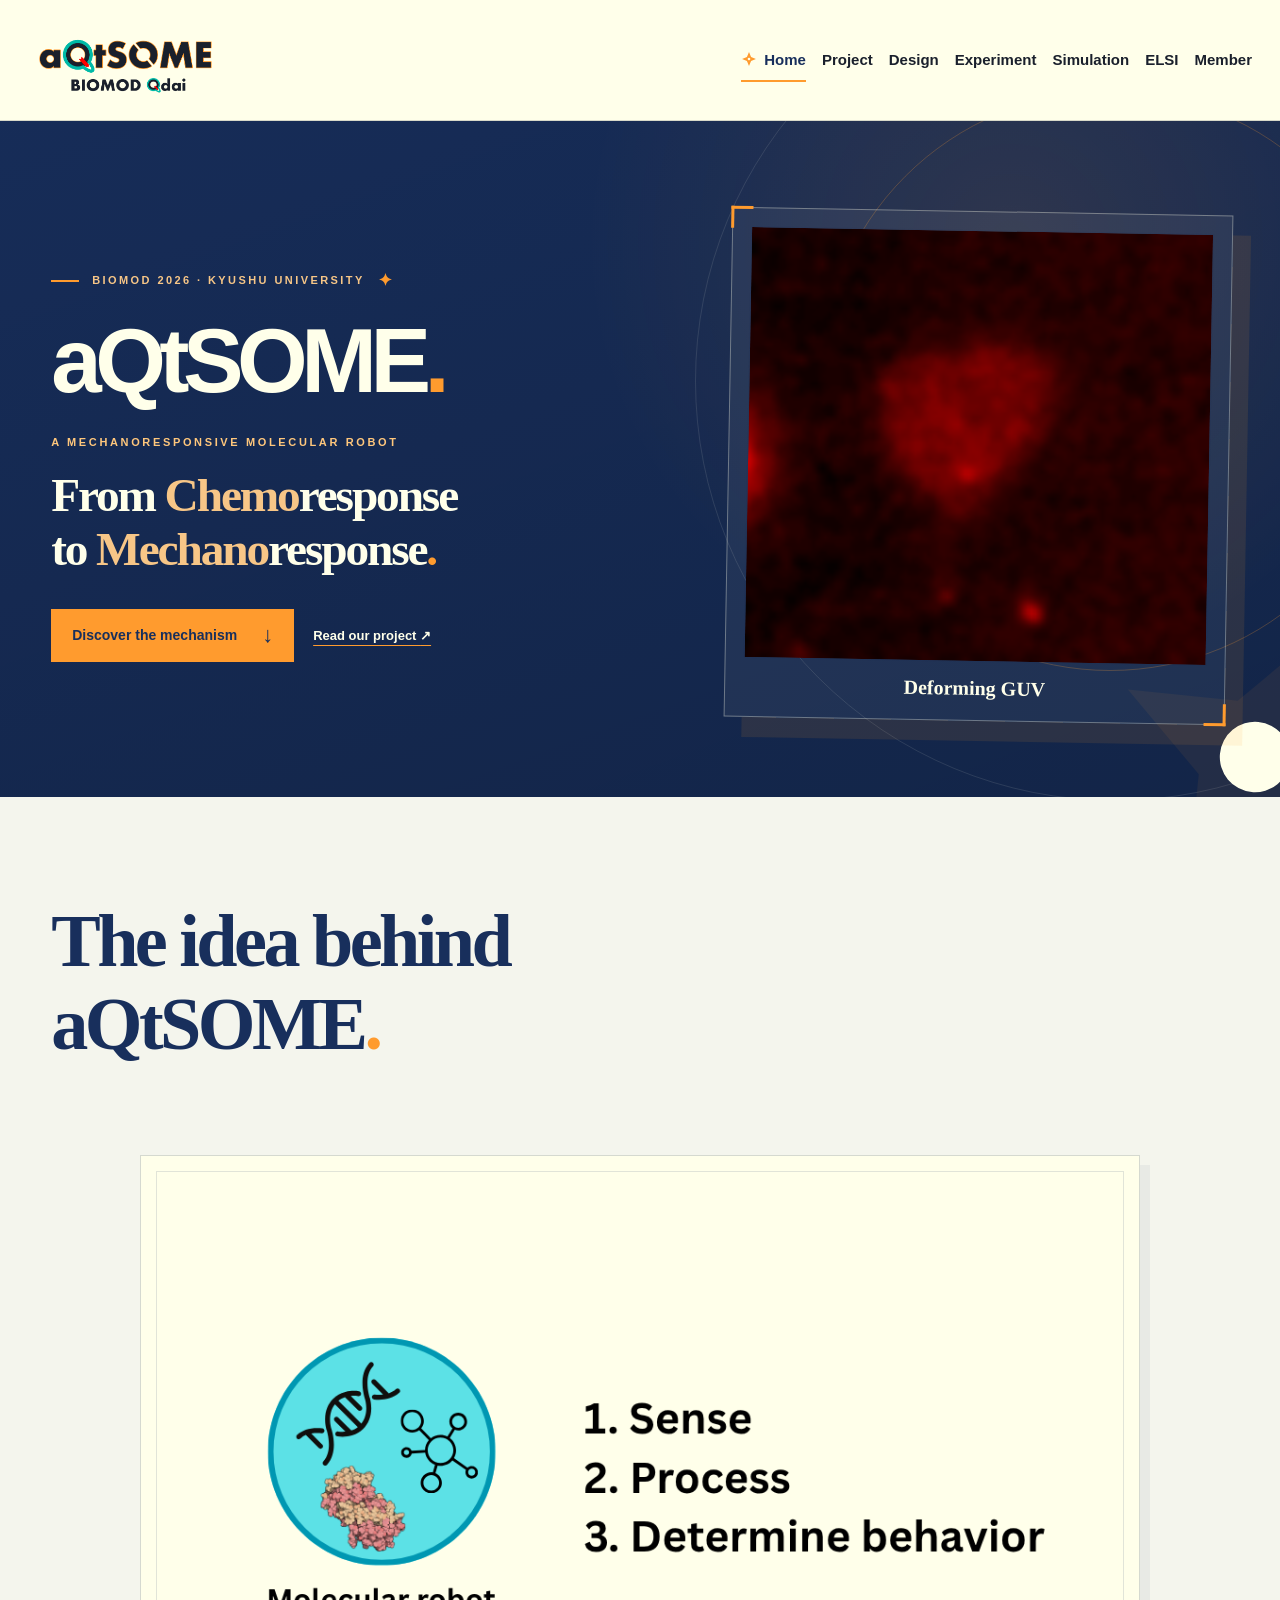
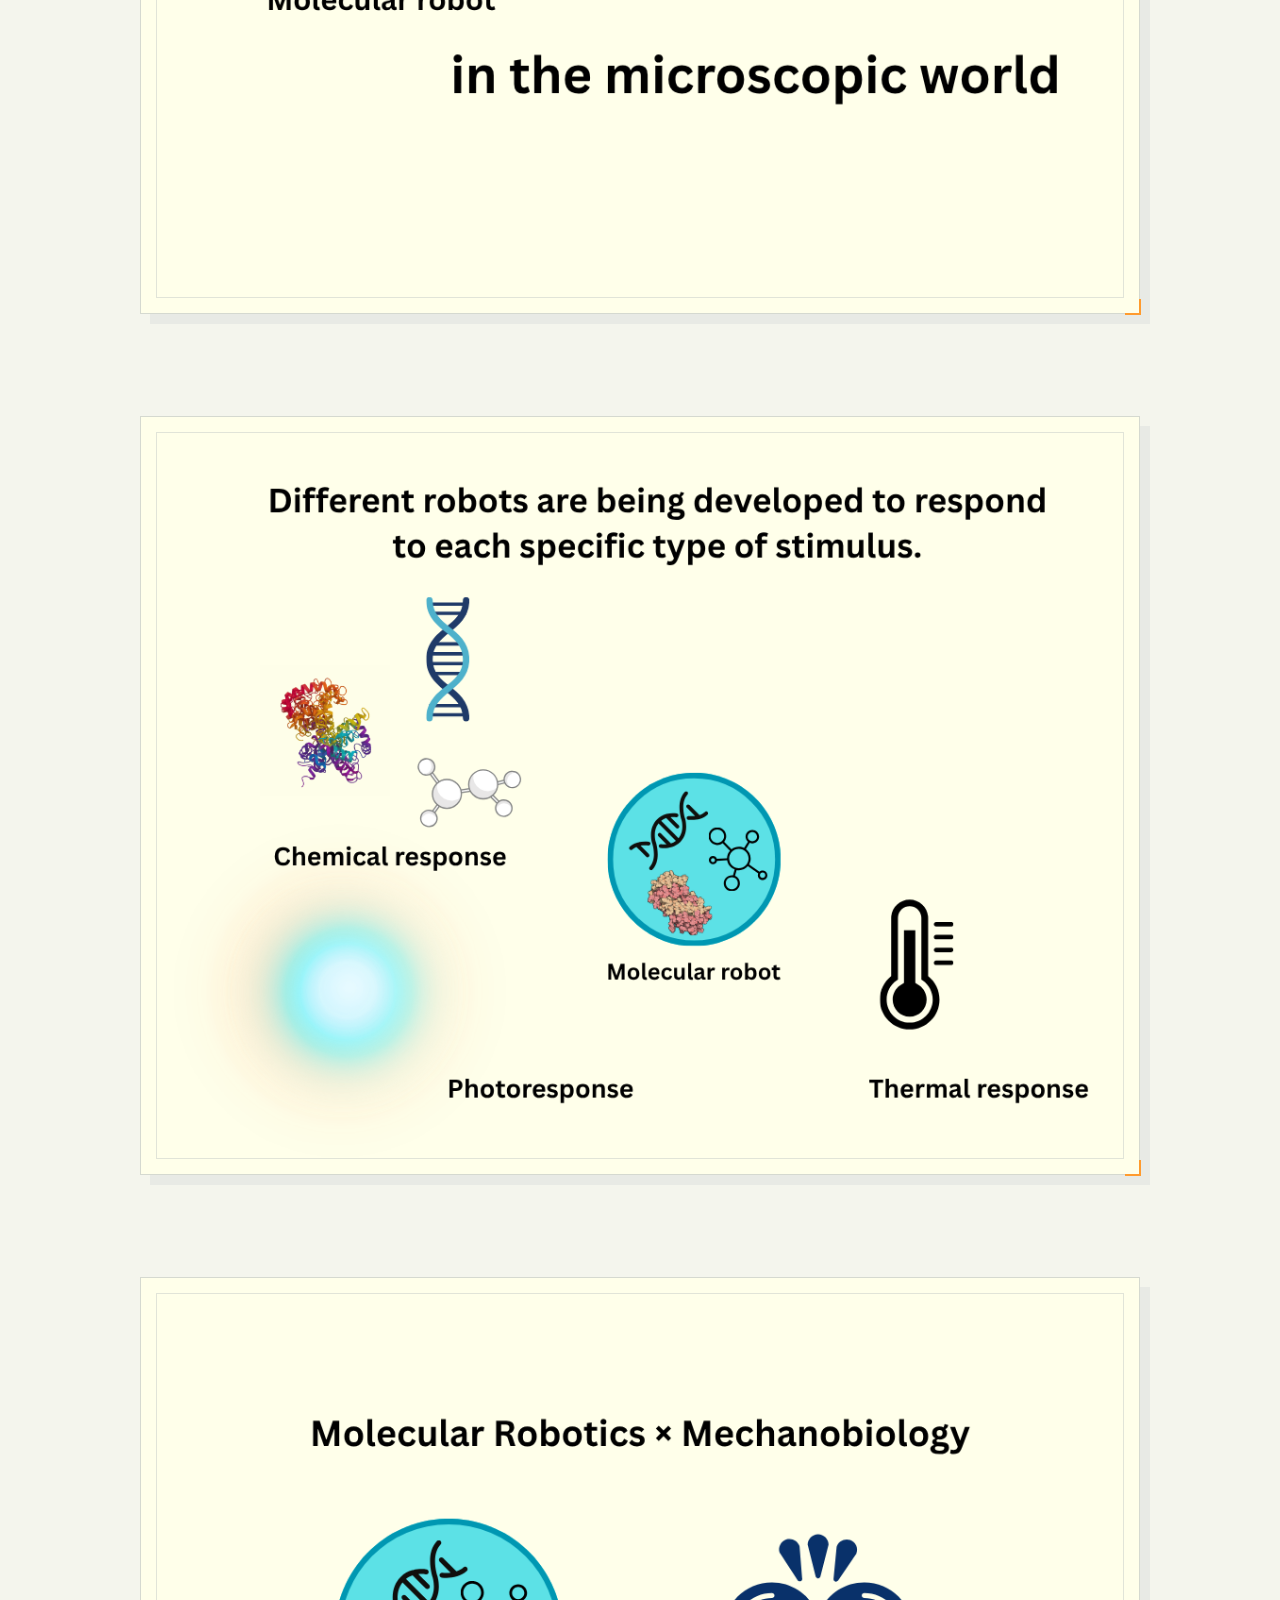
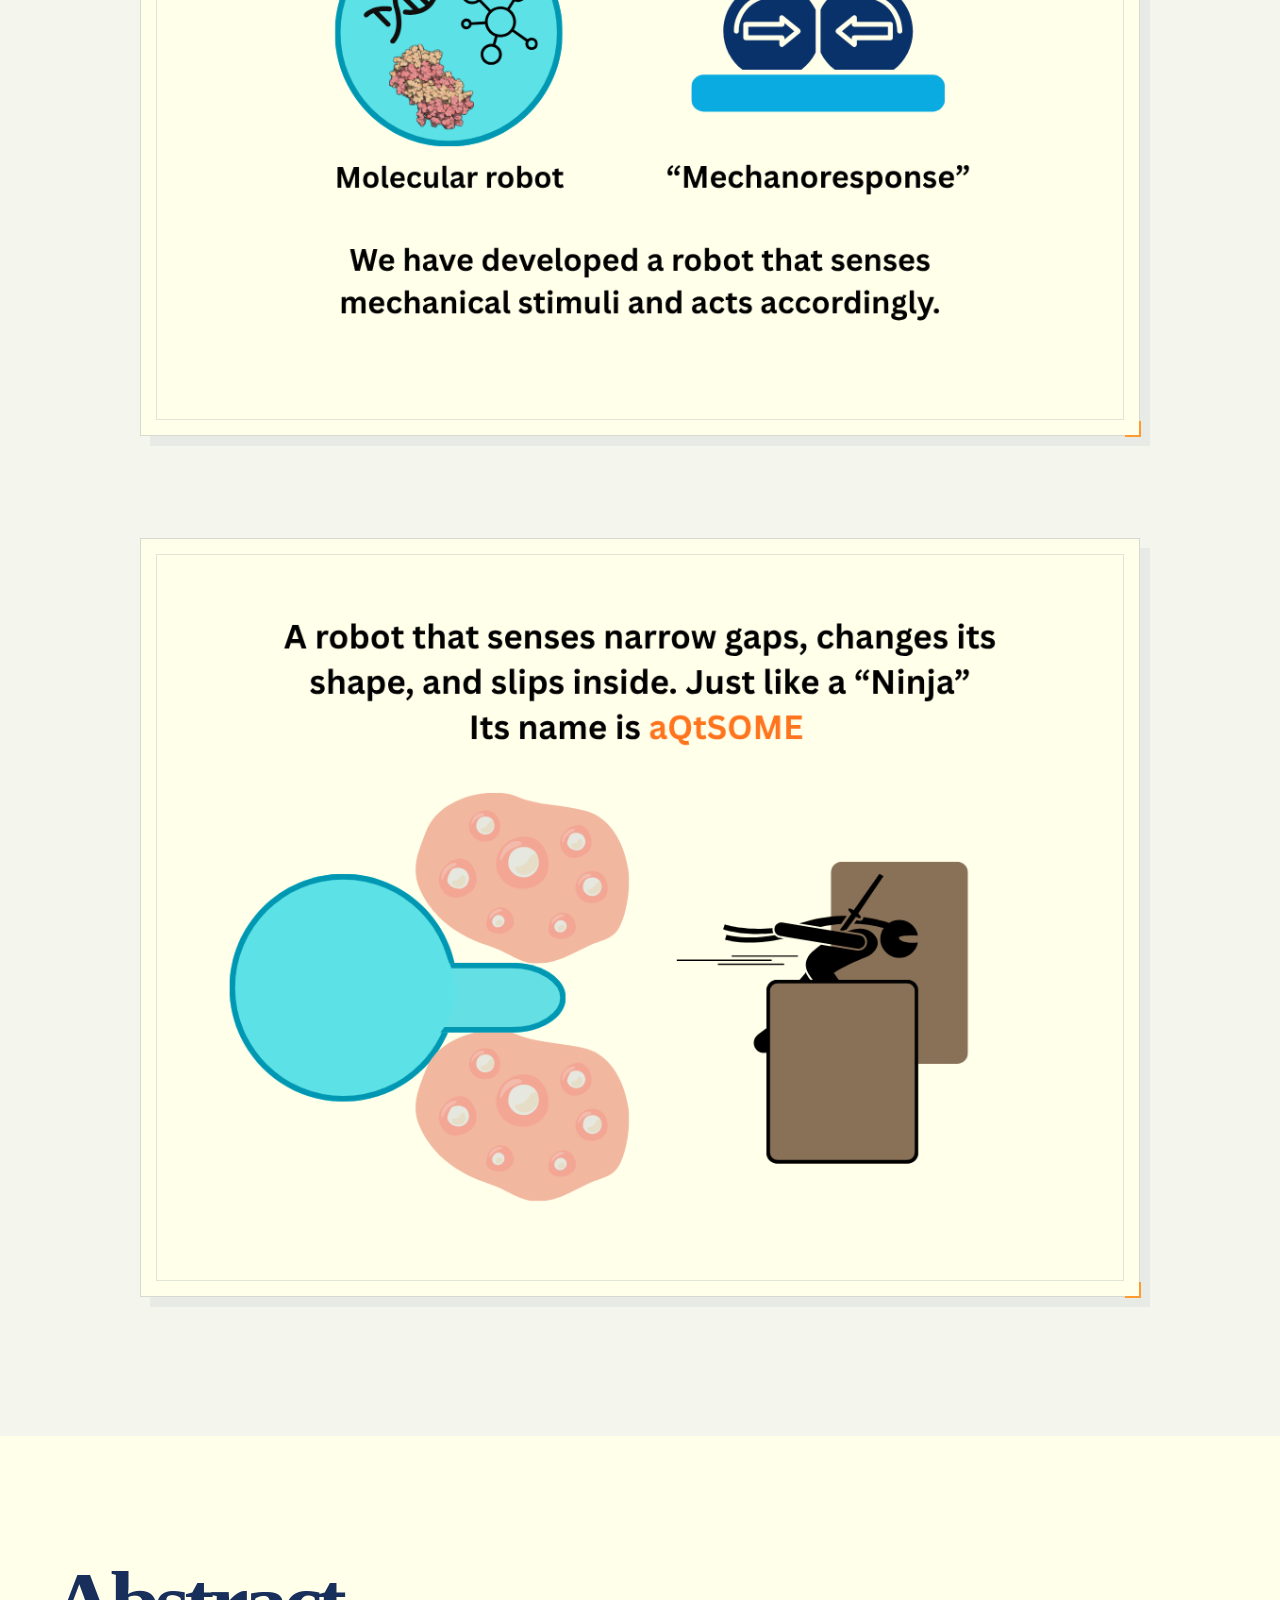
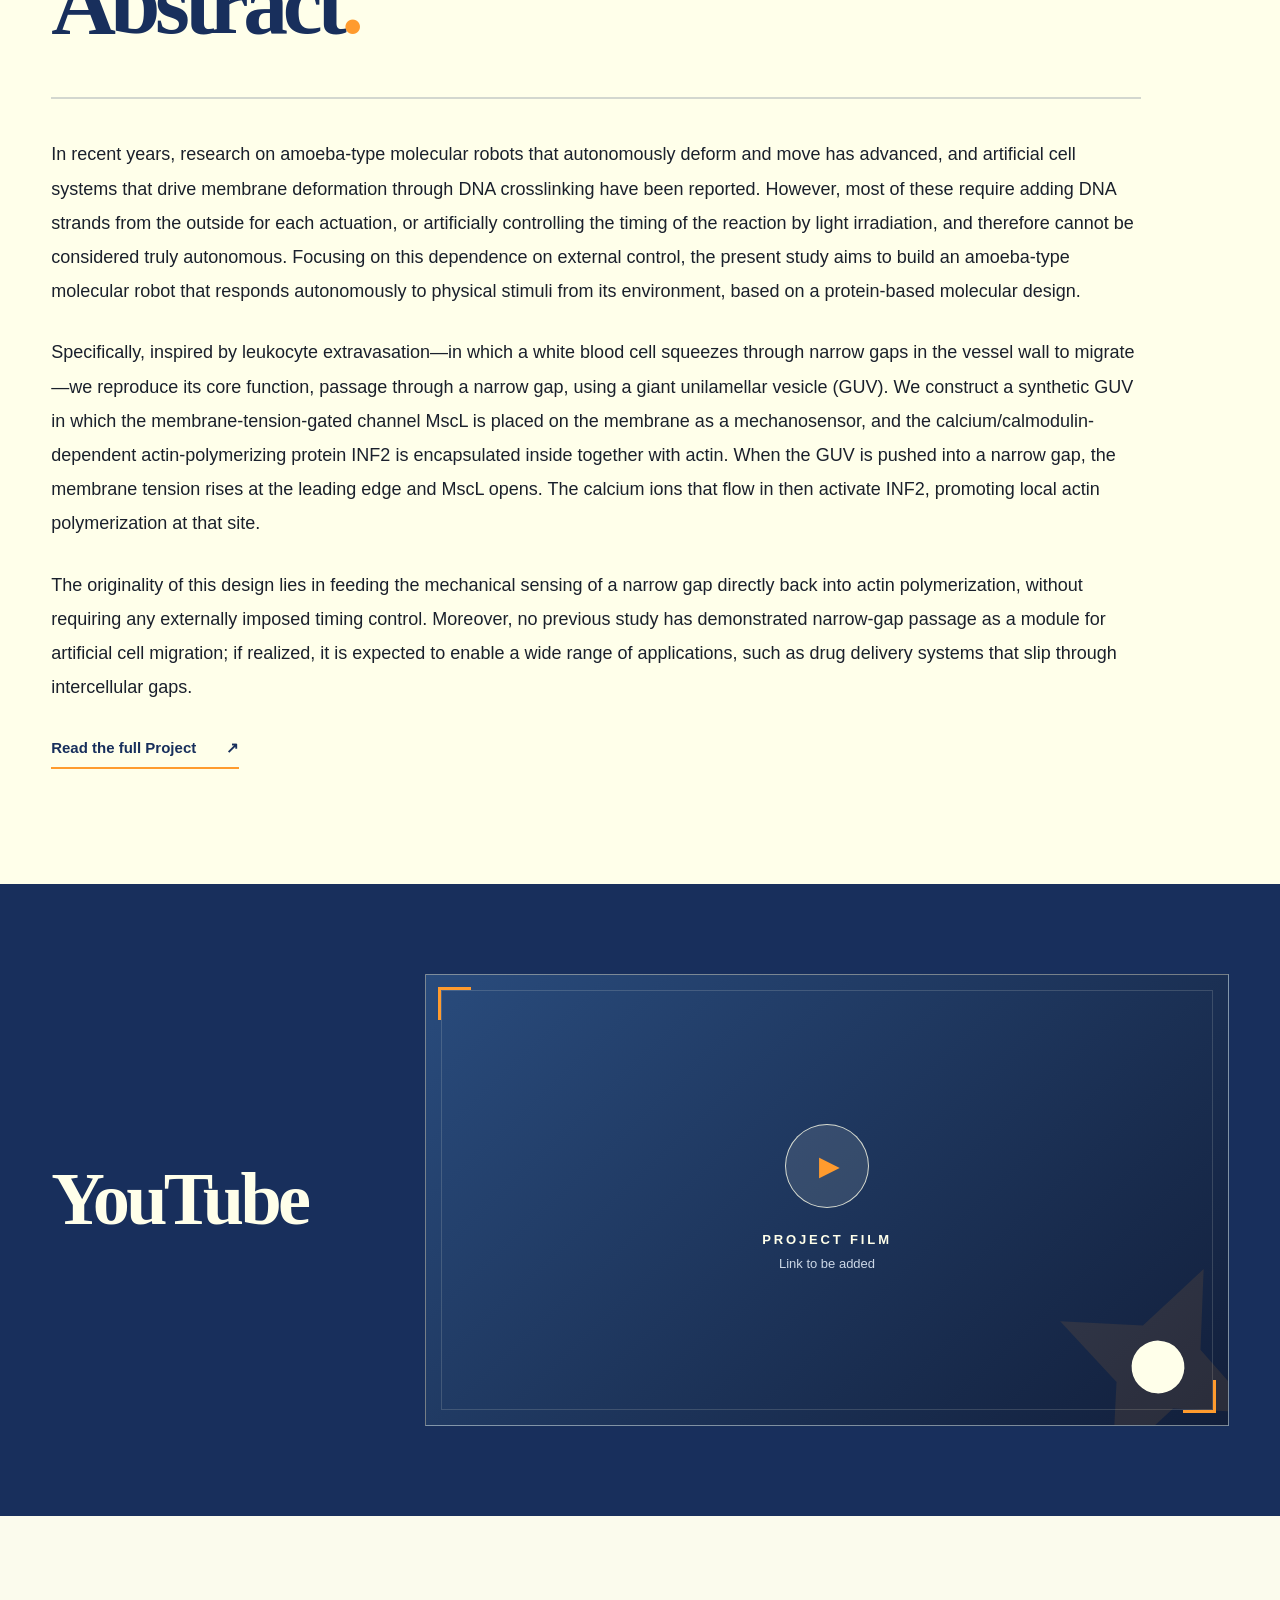
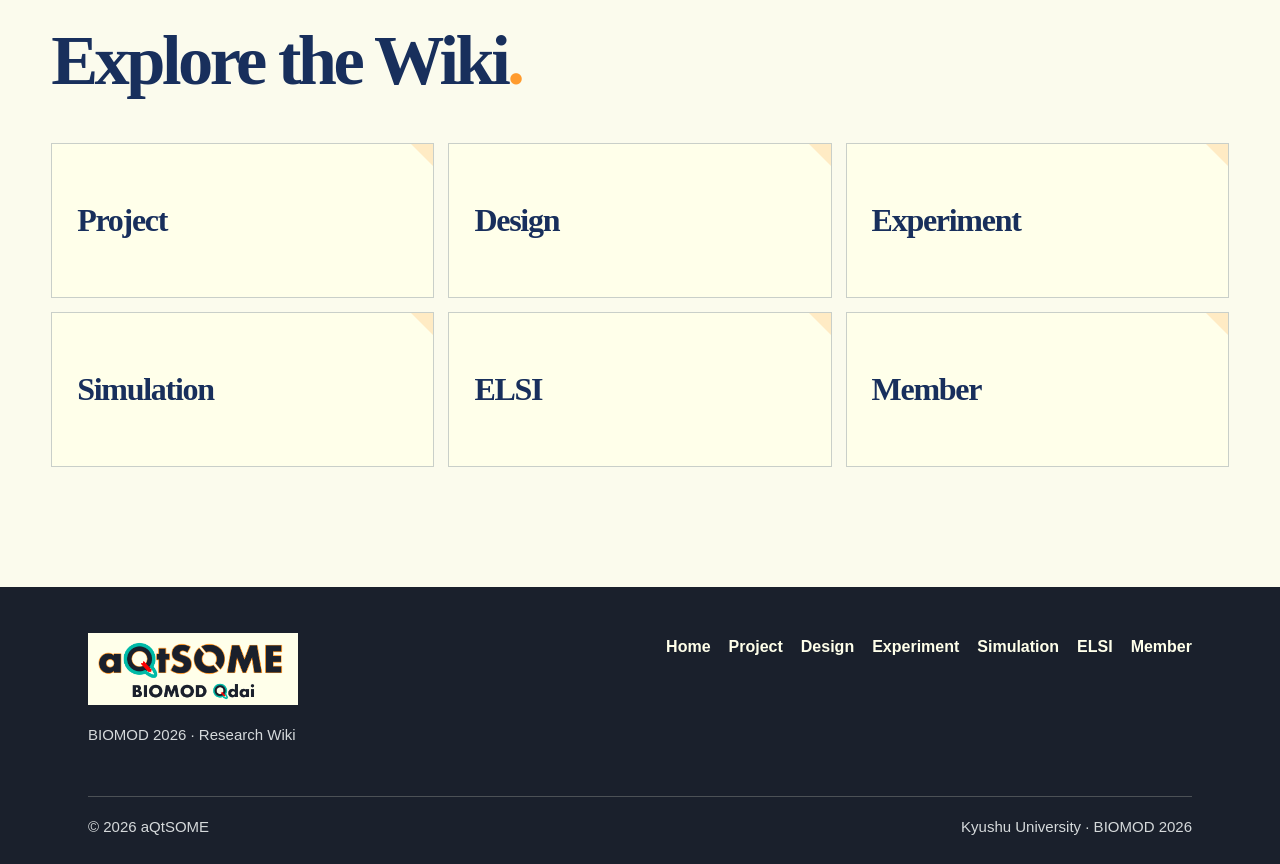
==== commit a43e6886: "Add files via upload" ====
--- a/index.html
+++ b/index.html
@@ -7,7 +7,7 @@
 <meta content="#182f5c" name="theme-color"/>
 <title>Home | aQtSOME — BIOMOD 2026</title>
 <link href="style.css" rel="stylesheet"/>
-<link href="home.css?v=redmarks-20261114" rel="stylesheet"/>
+<link href="home.css?v=abstract-plain-yellow-20261114" rel="stylesheet"/>
 <script defer="" src="script.js"></script>
 <script defer="" src="home.js?v=20261114-4"></script>
 </head>
@@ -103,13 +103,13 @@
 
 </div>
 </section>
-<!-- ABSTRACT: user's text preserved; only selective emphasis added -->
+<!-- ABSTRACT: plain text without emphasis; original wording preserved -->
 <section aria-labelledby="hm-abstract-heading" class="hm-abstract" id="abstract">
 <div class="hm-shell hm-abstract-grid"><div class="hm-abstract-side hm-reveal"><h2 id="hm-abstract-heading">Abstract<span>.</span></h2></div>
 <div class="hm-abstract-copy hm-reveal">
-<p>In recent years, research on amoeba-type molecular robots that autonomously deform and move has advanced, and artificial cell systems that drive membrane deformation through DNA crosslinking have been reported. However, most of these require adding DNA strands from the outside for each actuation, or artificially controlling the timing of the reaction by light irradiation, and therefore cannot be considered truly autonomous. Focusing on this dependence on external control, the present study aims to build an amoeba-type molecular robot that <strong>responds autonomously to physical stimuli from its environment</strong>, based on a protein-based molecular design.</p>
-<p>Specifically, inspired by leukocyte extravasation—in which a white blood cell squeezes through narrow gaps in the vessel wall to migrate—we reproduce its core function, <strong>passage through a narrow gap</strong>, using a giant unilamellar vesicle (GUV). We construct a synthetic GUV in which the membrane-tension-gated channel MscL is placed on the membrane as a mechanosensor, and the calcium/calmodulin-dependent actin-polymerizing protein INF2 is encapsulated inside together with actin. When the GUV is pushed into a narrow gap, the membrane tension rises at the leading edge and MscL opens. The calcium ions that flow in then activate INF2, promoting local actin polymerization at that site.</p>
-<p>The originality of this design lies in <strong>feeding the mechanical sensing of a narrow gap directly back into actin polymerization</strong>, without requiring any externally imposed timing control. Moreover, no previous study has demonstrated narrow-gap passage as a module for artificial cell migration; if realized, it is expected to enable a wide range of applications, such as drug delivery systems that slip through intercellular gaps.</p>
+<p>In recent years, research on amoeba-type molecular robots that autonomously deform and move has advanced, and artificial cell systems that drive membrane deformation through DNA crosslinking have been reported. However, most of these require adding DNA strands from the outside for each actuation, or artificially controlling the timing of the reaction by light irradiation, and therefore cannot be considered truly autonomous. Focusing on this dependence on external control, the present study aims to build an amoeba-type molecular robot that responds autonomously to physical stimuli from its environment, based on a protein-based molecular design.</p>
+<p>Specifically, inspired by leukocyte extravasation—in which a white blood cell squeezes through narrow gaps in the vessel wall to migrate—we reproduce its core function, passage through a narrow gap, using a giant unilamellar vesicle (GUV). We construct a synthetic GUV in which the membrane-tension-gated channel MscL is placed on the membrane as a mechanosensor, and the calcium/calmodulin-dependent actin-polymerizing protein INF2 is encapsulated inside together with actin. When the GUV is pushed into a narrow gap, the membrane tension rises at the leading edge and MscL opens. The calcium ions that flow in then activate INF2, promoting local actin polymerization at that site.</p>
+<p>The originality of this design lies in feeding the mechanical sensing of a narrow gap directly back into actin polymerization, without requiring any externally imposed timing control. Moreover, no previous study has demonstrated narrow-gap passage as a module for artificial cell migration; if realized, it is expected to enable a wide range of applications, such as drug delivery systems that slip through intercellular gaps.</p>
 <a class="hm-abstract-link" href="project.html">Read the full Project <span aria-hidden="true">↗</span></a>
 </div>
 </div>
--- a/home.css
+++ b/home.css
@@ -399,3 +399,16 @@
 body.aqs-home-page .site-footer .aqs-footer-logo img{width:210px!important;max-height:105px!important;object-fit:contain}
 @media(max-width:920px){body.aqs-home-page .hm-video-grid{grid-template-columns:1fr}body.aqs-home-page .hm-visual-card{padding:27px 0}}
 @media(max-width:600px){body.aqs-home-page .hm-explore-card{min-height:115px}body.aqs-home-page .hm-explore-card h3{font-size:28px}body.aqs-home-page .hm-story{padding-top:65px}body.aqs-home-page .hm-video{padding:58px 0}}
+
+/* 2026-11-14: uniform abstract prose and ivory backing for transparent diagrams. */
+body.aqs-home-page .hm-abstract-copy p,
+body.aqs-home-page .hm-abstract-copy p strong {
+  color: var(--hm-ink);
+  font-weight: 400;
+  background: none;
+}
+body.aqs-home-page .hm-story .hm-visual-figure,
+body.aqs-home-page .hm-story .hm-visual-slot,
+body.aqs-home-page .hm-story .hm-visual-slot > img {
+  background: var(--hm-paper);
+}
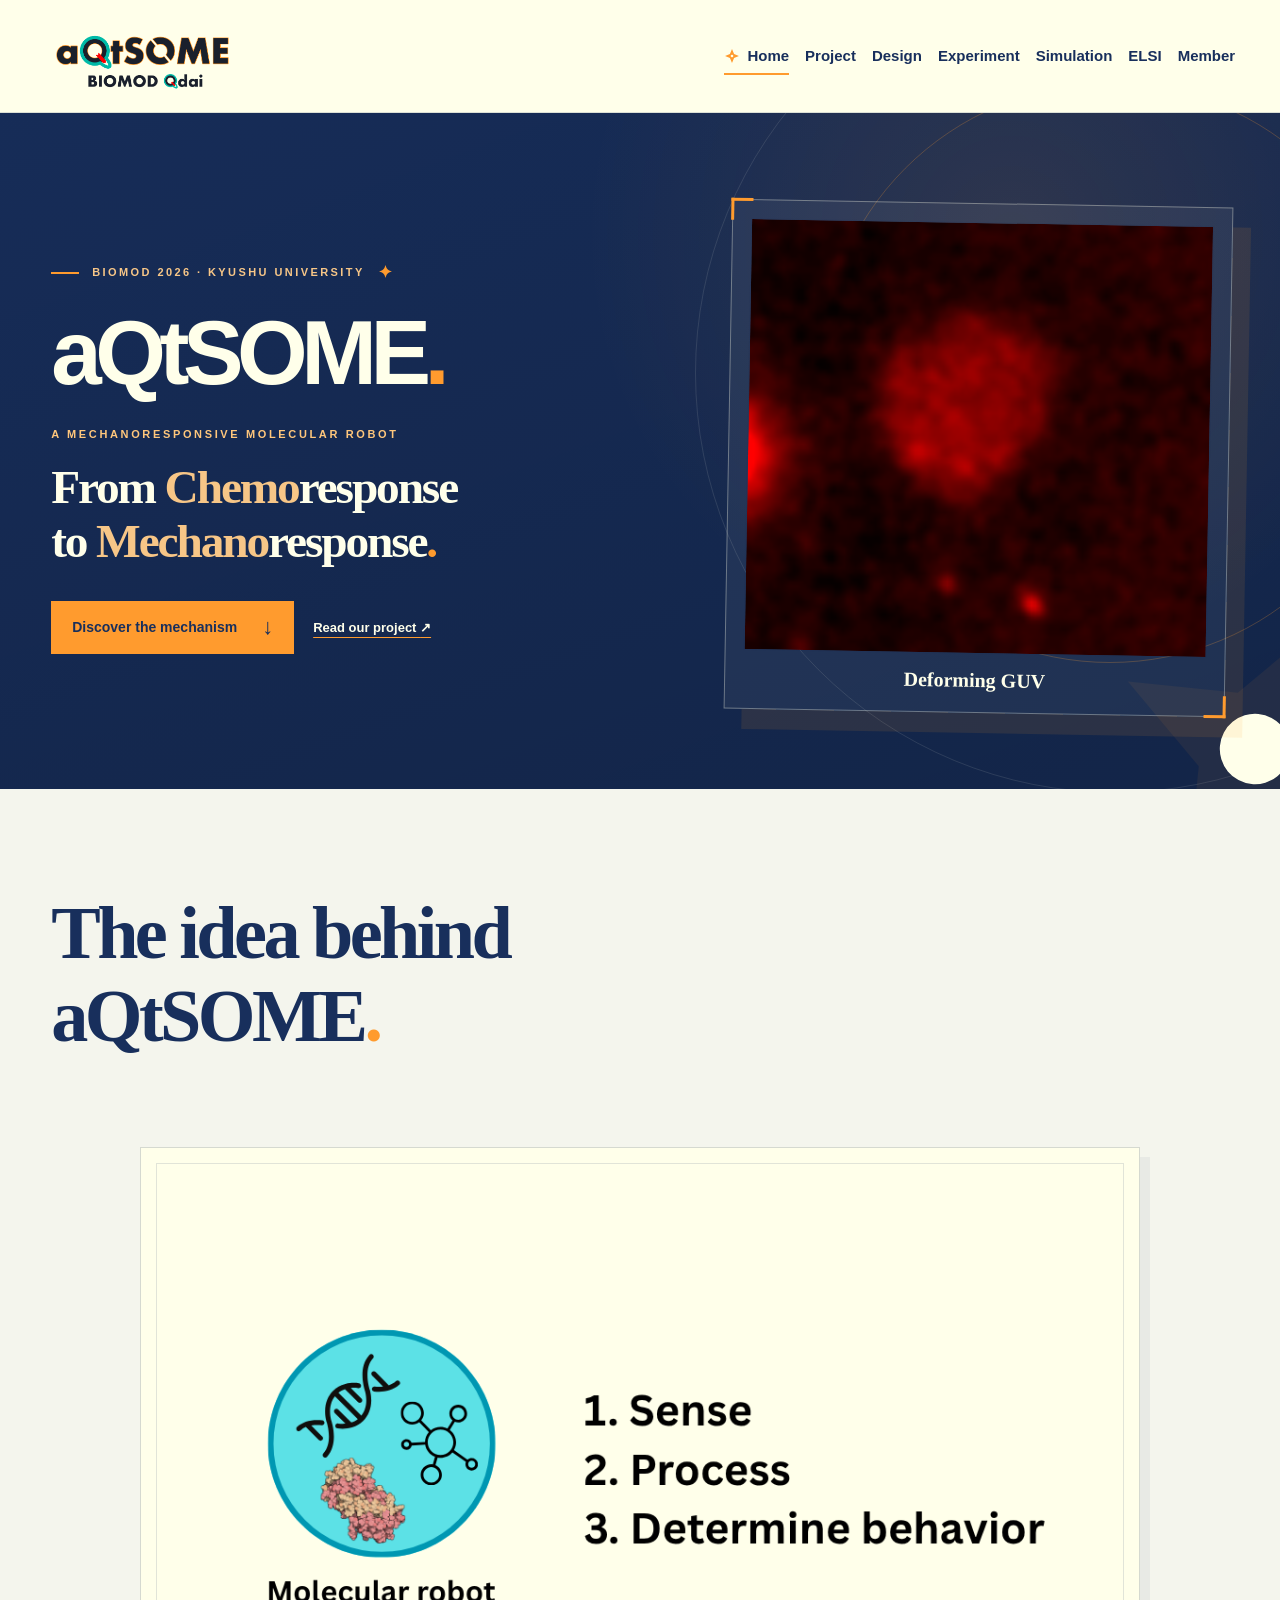
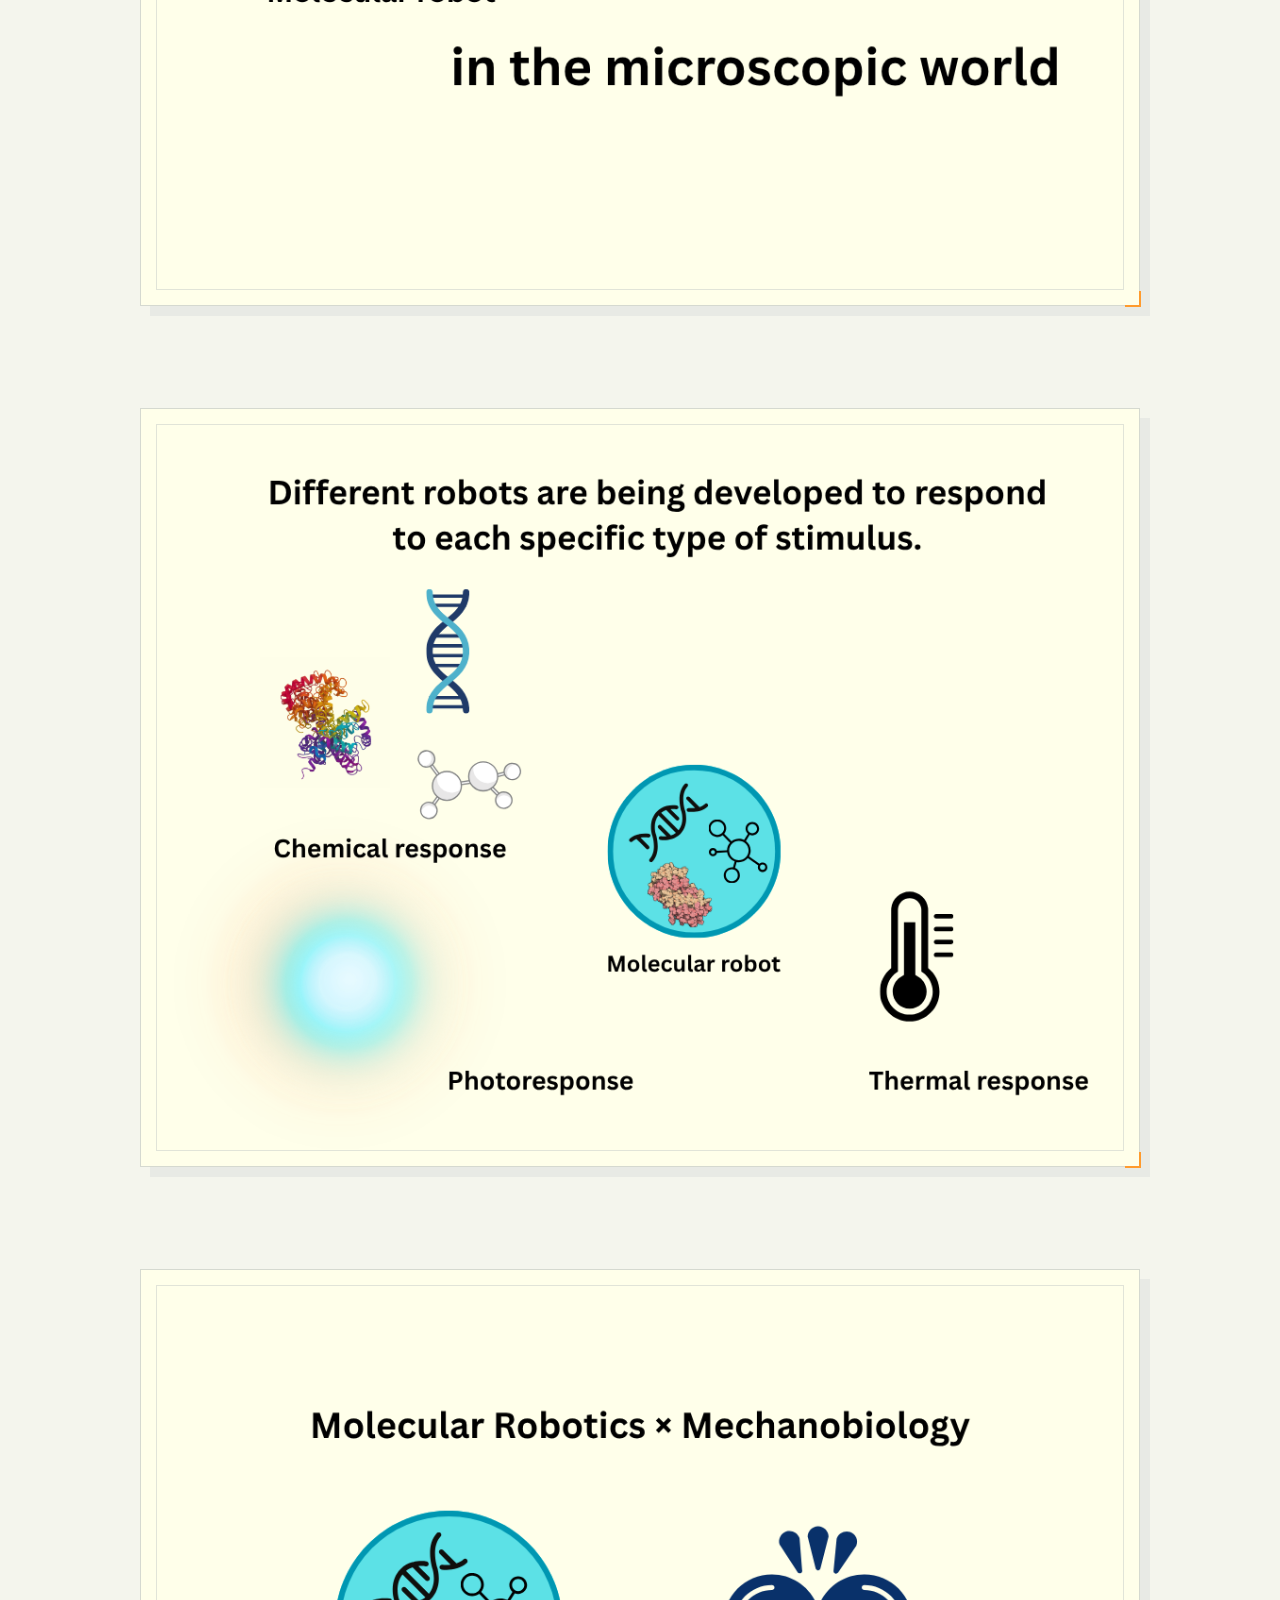
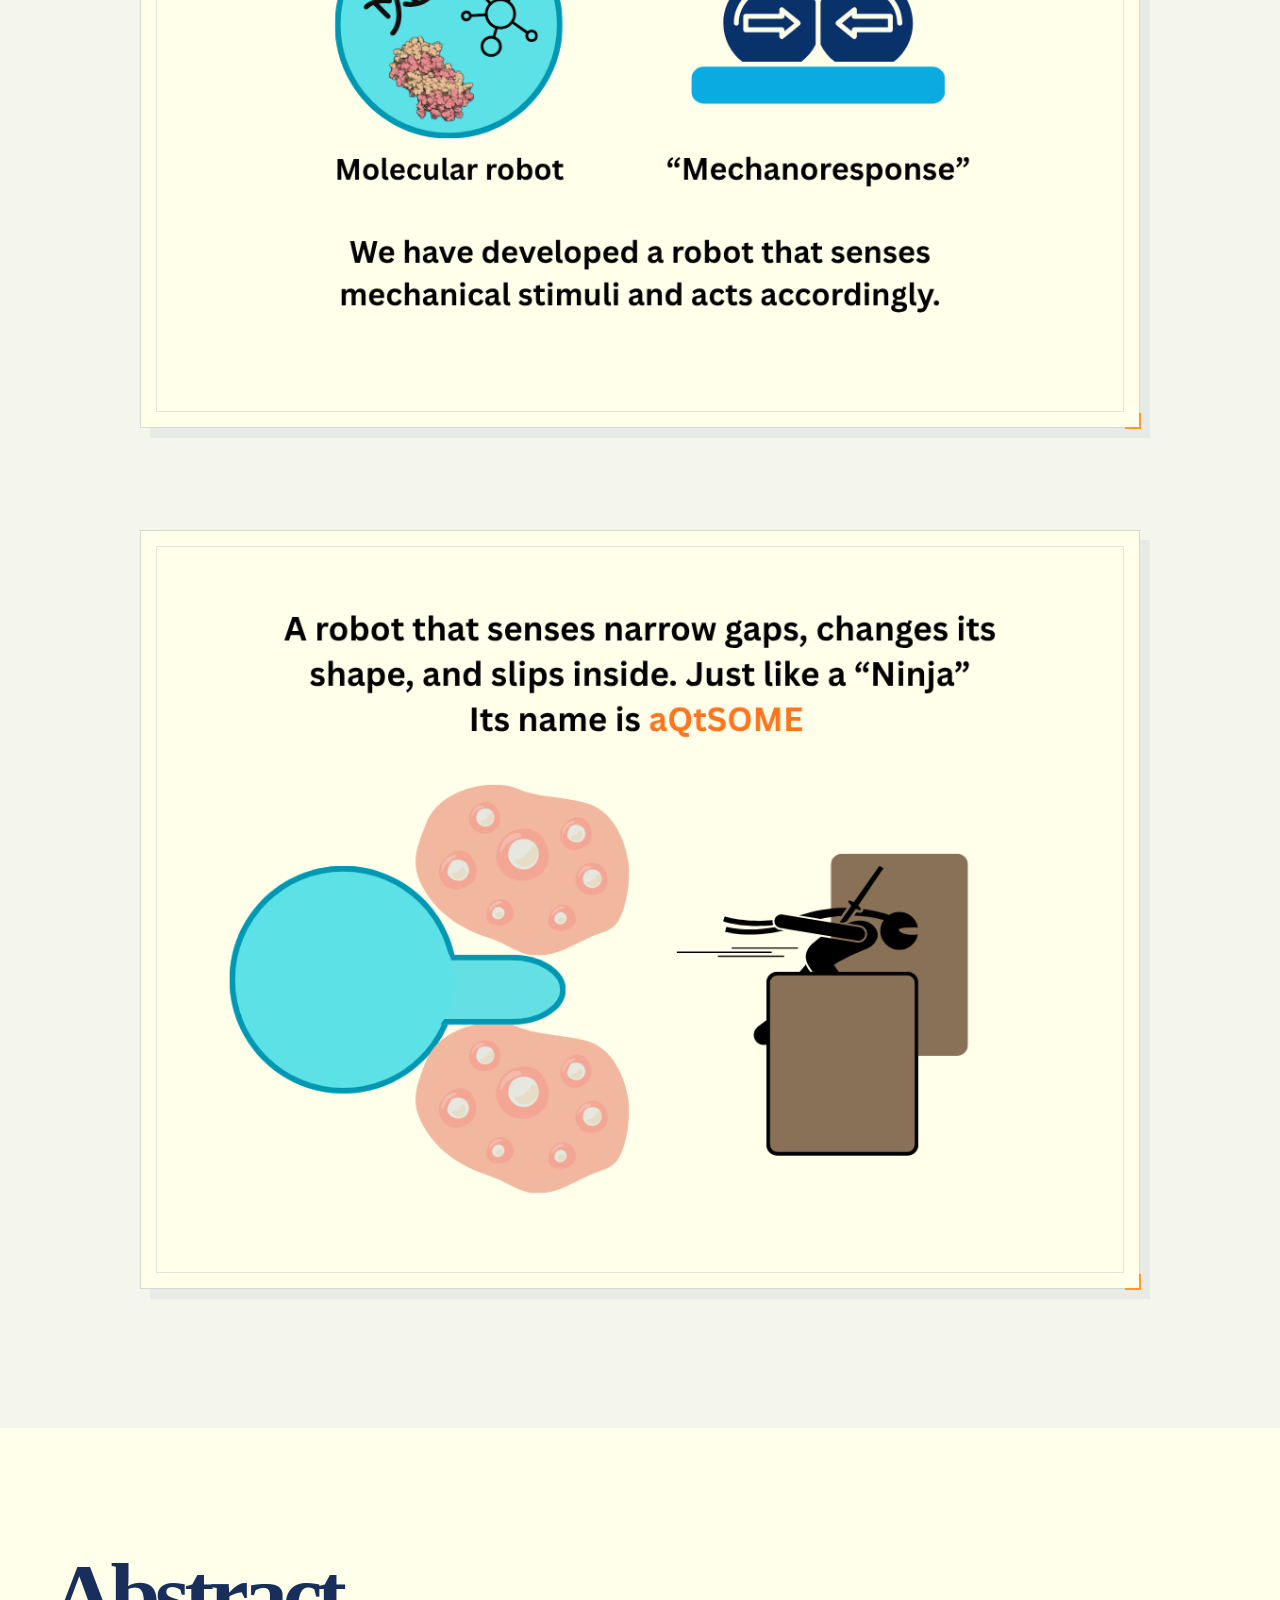
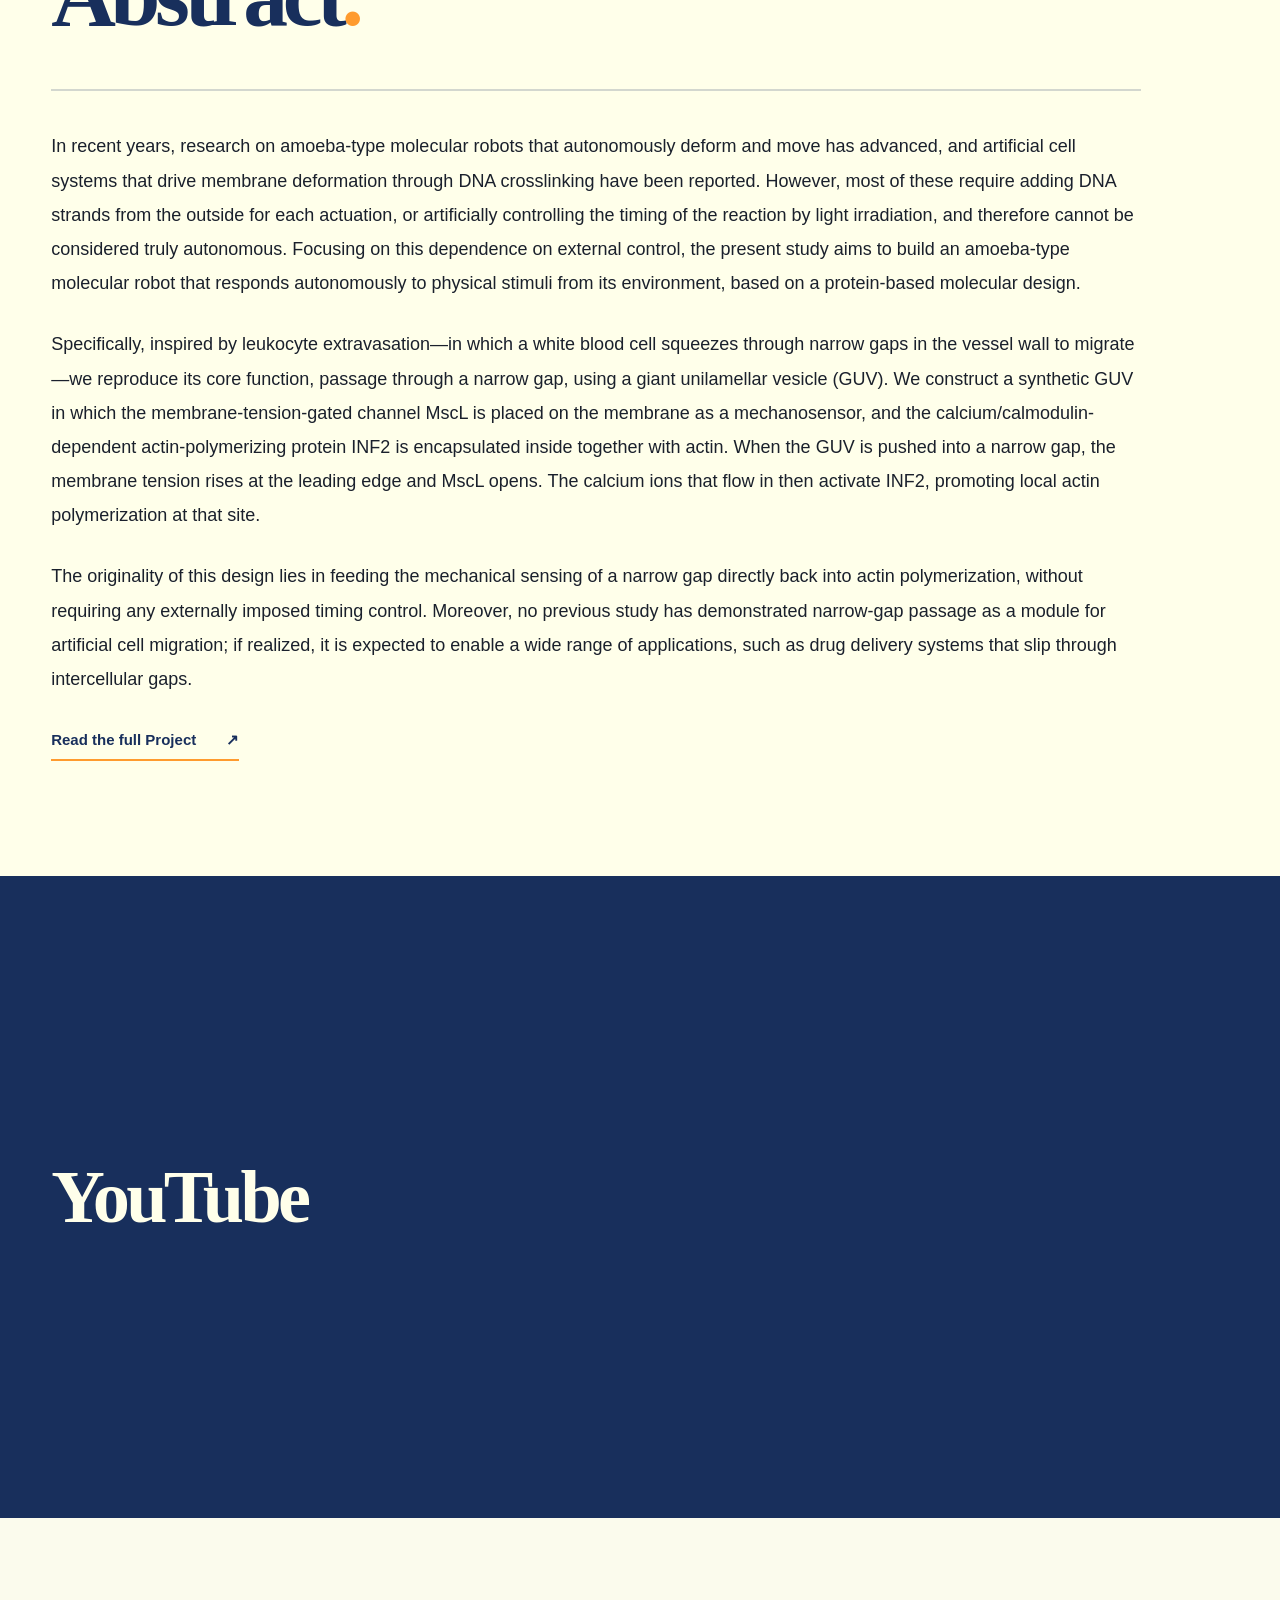
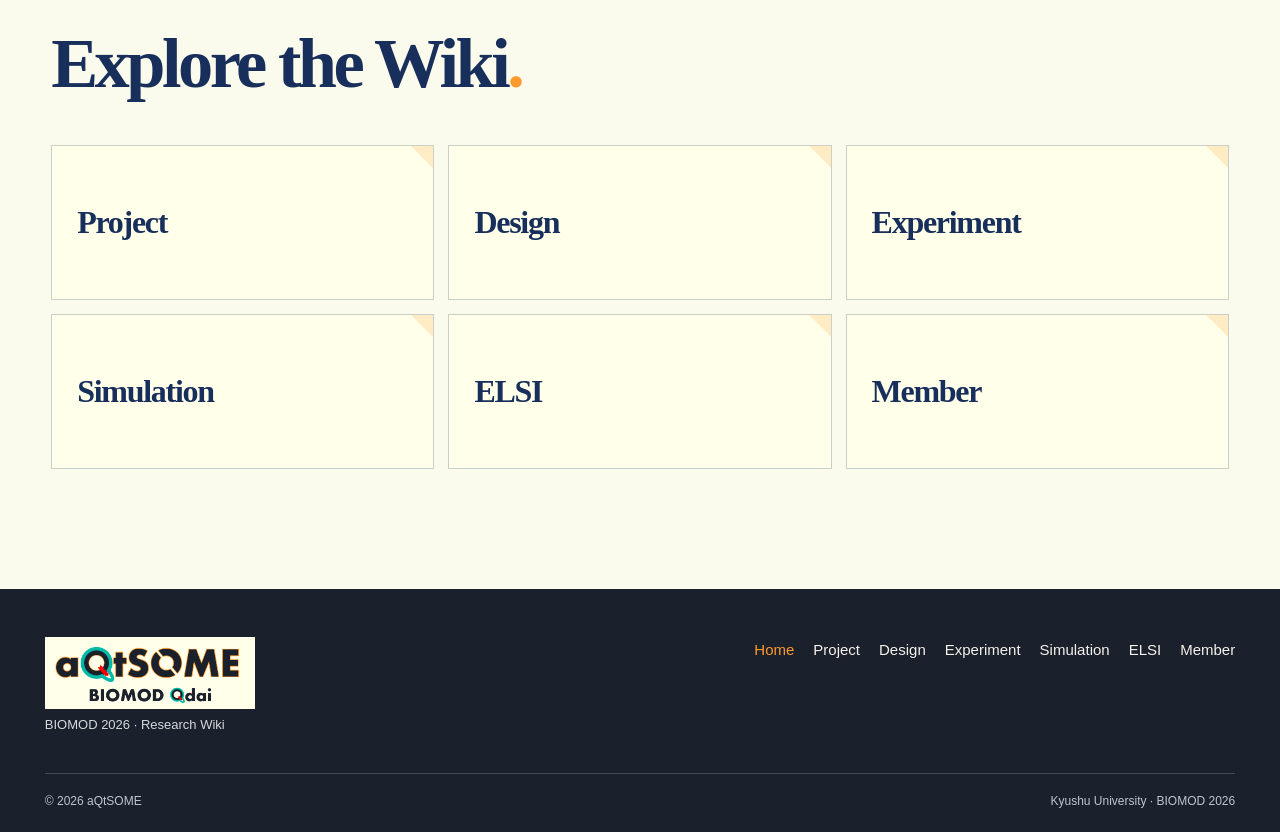
==== commit 4221068e: "Embed YouTube video in the video section Added a YouTube video section with an embedded iframe for t" ====
--- a/index.html
+++ b/index.html
@@ -114,11 +114,28 @@
 </div>
 </div>
 </section>
-<!-- VIDEO LINK PLACEHOLDER: replace with a real YouTube link when available -->
-<section aria-labelledby="hm-video-heading" class="hm-video" id="video"><div class="hm-shell hm-video-grid">
-<div class="hm-video-copy hm-reveal"><h2 id="hm-video-heading">YouTube</h2></div>
-<div aria-label="YouTube video placeholder; link coming soon" class="hm-video-poster hm-reveal"><div aria-hidden="true" class="hm-video-corners"></div><div aria-hidden="true" class="hm-play">▶</div><div class="hm-video-poster-copy"><strong>PROJECT FILM</strong><span>Link to be added</span></div><span aria-hidden="true" class="hm-video-watermark"><svg aria-hidden="true" class="hm-shuriken" viewbox="0 0 100 100"><path d="M50 5 63 36 95 50 63 63 50 95 37 63 5 50 37 37Z" fill="currentColor"></path><circle cx="50" cy="50" fill="var(--hm-paper)" r="11"></circle></svg></span></div>
-</div></section>
+
+<section aria-labelledby="hm-video-heading" class="hm-video" id="video">
+  <div class="hm-shell hm-video-grid">
+
+    <div class="hm-video-copy hm-reveal">
+      <h2 id="hm-video-heading">YouTube</h2>
+    </div>
+
+    <div class="hm-reveal" style="width:100%; aspect-ratio:16/9;">
+      <iframe
+        src="https://youtu.be/taj2hIyfObg"
+        title="aQtSOME Project Video"
+        style="width:100%; height:100%; border:0; border-radius:12px;"
+        allow="accelerometer; autoplay; clipboard-write; encrypted-media; gyroscope; picture-in-picture; web-share"
+        referrerpolicy="strict-origin-when-cross-origin"
+        allowfullscreen>
+      </iframe>
+    </div>
+
+  </div>
+</section>
+
 <!-- EXPLORE -->
 <section aria-labelledby="hm-explore-heading" class="hm-explore" id="explore"><div class="hm-shell"><div class="hm-explore-heading hm-reveal"><div><h2 id="hm-explore-heading">Explore the Wiki<span>.</span></h2></div></div>
 <div class="hm-explore-grid"><a class="hm-explore-card hm-reveal" href="project.html"><h3>Project</h3></a>
--- a/style.css
+++ b/style.css
@@ -1,107 +1,104 @@
-/* Gene Rate BIOMOD 2026 — edit these four brand colors to restyle all pages */
-:root{--navy:#182f5c;--ink:#1a202c;--orange:#ff9b2e;--paper:#ffffea;--line:rgba(26,32,44,.17);--muted:#4f5664;--max:1160px}
-*{box-sizing:border-box}html{scroll-behavior:smooth}body{margin:0;background:var(--paper);color:var(--ink);font-family:Arial,"Hiragino Kaku Gothic ProN","Noto Sans JP",Meiryo,sans-serif;font-size:17px;line-height:1.8;-webkit-font-smoothing:antialiased}a{color:inherit}a:focus-visible,button:focus-visible{outline:3px solid var(--orange);outline-offset:4px}.skip-link{position:absolute;top:-100px;left:12px;padding:8px 14px;background:var(--navy);color:var(--paper);z-index:200}.skip-link:focus{top:12px}
-.site-header{position:sticky;top:0;z-index:100;background:rgba(255,255,234,.97);border-bottom:1px solid var(--line);backdrop-filter:blur(12px)}.header-inner{max-width:var(--max);margin:auto;padding:14px 28px;display:flex;align-items:center;justify-content:space-between;gap:25px}.brand{display:flex;flex-direction:column;line-height:1.12;text-decoration:none;flex-shrink:0}.brand-name,.footer-brand{font-family:Georgia,"Yu Mincho",serif;font-size:29px;letter-spacing:-.04em;font-weight:700}.brand-sub{font-size:10px;letter-spacing:.21em;color:var(--navy);margin-top:5px;font-weight:700}.period{color:var(--orange)}.nav{display:flex;align-items:center;gap:19px;flex-wrap:wrap}.nav a{display:inline-flex;gap:6px;align-items:center;text-decoration:none;font-size:13px;font-weight:700;color:var(--ink);padding:7px 0;border-bottom:2px solid transparent;white-space:nowrap}.nav a:hover,.nav a.active{border-color:var(--orange);color:var(--navy)}.shuriken{display:inline-block;vertical-align:middle;flex-shrink:0;color:var(--orange)}.menu-toggle{display:none;cursor:pointer;border:0;background:transparent;padding:8px}.menu-toggle span{display:block;width:23px;height:2px;margin:5px 0;background:var(--ink)}
-.hero,.page-hero{position:relative;isolation:isolate;max-width:var(--max);margin:0 auto;overflow:hidden;padding:104px 28px 115px}.hero{min-height:570px}.eyebrow{display:flex;align-items:center;gap:16px;font-size:12px;letter-spacing:.23em;font-weight:800;color:var(--navy);text-transform:uppercase}.hairline{height:1px;width:70px;background:var(--line)}h1,h2,h3{font-family:Georgia,"Yu Mincho", "Noto Serif JP",serif;line-height:1.23;letter-spacing:-.035em}h1{font-size:clamp(58px,8.5vw,111px);margin:24px 0 22px;color:var(--navy);font-weight:700}h2{font-size:clamp(29px,3.2vw,42px);margin:8px 0 15px;color:var(--navy)}.hero-lead{font-size:clamp(22px,2.5vw,29px);line-height:1.5;font-weight:700;max-width:670px;margin:0 0 14px}.hero-desc{max-width:580px;color:var(--muted);margin:0 0 30px}.button{display:inline-flex;align-items:center;gap:45px;padding:13px 22px;background:var(--navy);color:var(--paper);font-weight:700;text-decoration:none;border:2px solid var(--navy);transition:background .2s,color .2s}.button:hover{background:var(--paper);color:var(--navy)}.button span{color:var(--orange)}.hero-decoration{pointer-events:none;position:absolute;z-index:-1;right:-140px;top:42px;width:540px;height:540px;opacity:.7}.orbit{position:absolute;inset:28px;border:1px solid rgba(24,47,92,.23);border-radius:50%}.orbit-two{inset:85px;border-color:rgba(255,155,46,.5)}.orbit-dot{position:absolute;top:25%;left:12%;width:13px;height:13px;background:var(--orange);border-radius:50%}.section-wrap{border-top:1px solid var(--line);padding:68px 28px 100px;max-width:var(--max);margin:auto}.section-label{display:flex;gap:12px;align-items:center;font-size:12px;letter-spacing:.2em;font-weight:800;color:var(--navy)}.section-intro{margin-top:0;color:var(--muted)}.chapter-grid{margin-top:38px;display:grid;grid-template-columns:repeat(3,minmax(0,1fr));gap:14px}.chapter{min-height:205px;border:1px solid var(--line);display:flex;flex-direction:column;text-decoration:none;padding:22px;position:relative;transition:border-color .2s,transform .2s;background:rgba(255,255,255,.14)}.chapter:hover{border-color:var(--orange);transform:translateY(-3px)}.chapter-num{font-size:13px;display:flex;gap:11px;align-items:center;color:var(--navy);font-weight:700}.chapter-num .shuriken{width:13px;height:13px}.chapter strong{font:700 29px Georgia,"Yu Mincho",serif;margin:14px 0 5px;color:var(--navy)}.chapter>span:nth-last-child(2){font-size:14px;color:var(--muted)}.chapter-arrow{position:absolute;right:23px;bottom:18px;font-size:23px;color:var(--orange)}.page-hero{padding-top:72px;padding-bottom:66px;min-height:325px}.page-hero h1{font-size:clamp(52px,7vw,80px);margin:18px 0}.page-hero .hero-lead{margin-bottom:0}.reading{max-width:var(--max);min-height:400px}.reading>p{max-width:770px}.reading h2:not(:first-child){margin-top:48px}.note{background:rgba(24,47,92,.055);border-left:4px solid var(--orange);padding:22px 26px;max-width:790px;margin:35px 0}.note p{margin:5px 0 0;color:var(--muted)}
-.site-footer{background:var(--ink);color:var(--paper)}.footer-inner{max-width:var(--max);margin:auto;padding:46px 28px 24px}.footer-top{display:flex;gap:40px;align-items:flex-start;justify-content:space-between}.footer-brand{text-decoration:none;color:var(--paper);font-size:34px}.footer-top p{margin:2px 0;color:#d5d9db;font-size:13px}.footer-nav{display:flex;gap:11px 18px;justify-content:flex-end;flex-wrap:wrap;max-width:700px}.footer-nav a{text-decoration:none;font-size:13px;font-weight:700;color:var(--paper)}.footer-nav a:hover{color:var(--orange)}.footer-bottom{margin-top:48px;border-top:1px solid rgba(255,255,234,.22);padding-top:16px;display:flex;justify-content:space-between;gap:16px;font-size:12px;color:#d5d9db}
-@media(max-width:920px){.menu-toggle{display:block}.nav{display:none;position:absolute;top:100%;left:0;right:0;background:var(--paper);padding:18px 28px 24px;border-bottom:1px solid var(--line);box-shadow:0 10px 18px rgba(0,0,0,.08);flex-direction:column;align-items:stretch;gap:0}.nav.open{display:flex}.nav a{padding:11px 0}.hero-decoration{right:-310px;opacity:.35}.chapter-grid{grid-template-columns:repeat(2,minmax(0,1fr))}}@media(max-width:570px){body{font-size:16px}.header-inner{padding:12px 20px}.brand-name{font-size:26px}.hero,.page-hero{padding-left:20px;padding-right:20px}.hero{min-height:500px;padding-top:85px;padding-bottom:75px}.hero h1{font-size:60px}.hero-decoration{display:none}.section-wrap{padding:46px 20px 70px}.chapter-grid{grid-template-columns:1fr}.chapter{min-height:170px}.footer-inner{padding-left:20px;padding-right:20px}.footer-top{flex-direction:column}.footer-nav{justify-content:flex-start}.footer-bottom{flex-direction:column;gap:3px}}
+/* Gene Rate | BIOMOD 2026 — Shared style. Edit colors in :root */
+:root{--paper:#f8f5ef;--paper2:#fffdf9;--ink:#1b2223;--muted:#5a6465;--red:#ad3035;--line:#d8d1c8;--footer:#182021;--max:1120px;--sans:Arial,"Noto Sans JP","Hiragino Kaku Gothic ProN","Yu Gothic",Meiryo,sans-serif;--serif:Georgia,"Noto Serif JP","Yu Mincho",serif}
+*{box-sizing:border-box}html{scroll-behavior:smooth}body{margin:0;background:var(--paper);color:var(--ink);font:16px/1.9 var(--sans);-webkit-font-smoothing:antialiased}
+body:before{content:"";position:fixed;inset:0;background:url('assets/paper.svg') repeat;opacity:.075;pointer-events:none;z-index:0}a{color:inherit}a:focus-visible,button:focus-visible{outline:3px solid var(--red);outline-offset:4px}img{max-width:100%}.container{max-width:var(--max);margin:0 auto;padding:0 28px}.site-header{position:sticky;top:0;z-index:20;background:rgba(248,245,239,.97);border-bottom:1px solid var(--line)}.header-inner{max-width:1280px;margin:auto;min-height:85px;padding:13px 28px;display:flex;align-items:center;justify-content:space-between;gap:28px}.brand{text-decoration:none;display:inline-flex;flex-direction:column;line-height:1.12;white-space:nowrap}.brand-name{font:700 32px/1.1 var(--serif);letter-spacing:-1.2px}.brand-name b{color:var(--red)}.brand-caption{font:600 10px/1.3 var(--sans);letter-spacing:3px;margin-top:6px;color:var(--muted)}.nav{display:flex;flex-wrap:wrap;align-items:center;column-gap:21px;row-gap:7px}.nav a{text-decoration:none;font-size:13px;font-weight:600;line-height:2;padding:8px 0;position:relative}.nav a:hover,.nav a[aria-current="page"]{color:var(--red)}.nav a[aria-current="page"]:after{content:"";height:2px;background:var(--red);position:absolute;left:0;right:0;bottom:2px}.nav a[aria-current="page"]:before{content:"";display:inline-block;width:12px;height:12px;clip-path:polygon(50% 0,63% 37%,100% 50%,63% 63%,50% 100%,37% 63%,0 50%,37% 37%);background:var(--red);margin-right:7px;vertical-align:-1px}.menu-toggle{display:none;background:transparent;border:1px solid var(--line);border-radius:4px;padding:9px 13px;font:600 14px var(--sans);color:var(--ink)}
+.hero{border-bottom:1px solid var(--line);background:var(--paper2)}.hero-grid{max-width:1440px;margin:auto;display:grid;grid-template-columns:1fr 1fr;min-height:440px}.hero-copy{padding:70px 40px 75px max(40px,calc((100vw - var(--max))/2));align-self:center}.eyebrow{text-transform:uppercase;letter-spacing:4px;color:var(--red);font-size:12px;font-weight:700}.hero h1{font:500 clamp(49px,6vw,86px)/1.09 var(--serif);letter-spacing:-2px;margin:23px 0}.hero h1 .dot{color:var(--red)}.lead{font-size:19px;line-height:1.9;font-weight:500;margin:10px 0 24px}.english-lead{color:var(--muted);font:16px/1.8 var(--serif);margin-bottom:26px}.hero-visual{background:linear-gradient(90deg,rgba(248,245,239,.1),transparent),url('assets/hero-lab.jpg') center/cover no-repeat;min-height:360px;border-left:1px solid var(--line)}.btn{display:inline-flex;gap:35px;align-items:center;padding:12px 22px;background:var(--red);color:white;text-decoration:none;font-weight:700;font-size:14px}.btn:hover{background:#84242b}.content{padding:68px 0 100px}.section-kicker{color:var(--red);font-size:12px;letter-spacing:2px;font-weight:700;text-transform:uppercase}.section-title{display:flex;gap:14px;align-items:center;font:500 clamp(30px,4vw,43px)/1.3 var(--serif);margin:14px 0 24px}.shuriken{display:inline-block;flex:none;width:21px;height:21px;background:var(--red);clip-path:polygon(50% 0,61% 36%,100% 50%,61% 64%,50% 100%,39% 64%,0 50%,39% 36%);position:relative}.section-heading{margin-bottom:28px}.intro{font-size:17px;line-height:2;max-width:780px}.chapter-grid{display:grid;grid-template-columns:repeat(4,1fr);gap:16px;margin-top:38px}.chapter{background:rgba(255,255,255,.57);border:1px solid var(--line);padding:24px 20px;min-height:180px;text-decoration:none;transition:transform .15s,border-color .15s}.chapter:hover{transform:translateY(-3px);border-color:var(--red)}.chapter-top{display:flex;align-items:center;gap:10px;color:var(--red);font:500 23px var(--serif)}.chapter-top .shuriken{width:16px;height:16px}.chapter h3{font:600 24px var(--serif);margin:13px 0 4px}.chapter p{font-size:14px;color:var(--muted);line-height:1.7;margin:0}.page-banner{padding:65px 0 42px;border-bottom:1px solid var(--line);background:var(--paper2)}.page-banner h1{font:500 clamp(48px,6vw,72px)/1.15 var(--serif);margin:12px 0}.page-banner p{max-width:700px;color:var(--muted);font-size:17px}.prose{max-width:830px}.prose h2{font:600 30px var(--serif);margin:45px 0 13px;padding-bottom:8px;border-bottom:1px solid var(--line)}.prose p{line-height:2}.note{border-left:3px solid var(--red);background:rgba(255,255,255,.6);padding:19px 24px;margin:25px 0;color:var(--muted)}.site-footer{background:var(--footer);color:#f5f1ea;padding:51px 0 22px;position:relative}.footer-main{display:flex;align-items:flex-start;justify-content:space-between;gap:32px}.footer-main .brand-name{font-size:30px}.footer-main .brand-caption{color:#b0bbb8}.footer-links{display:flex;flex-wrap:wrap;gap:14px 19px;max-width:700px}.footer-links a{font-size:13px;color:#e1e5e0;text-decoration:none}.footer-links a:hover{color:#fff;text-decoration:underline}.footer-bottom{border-top:1px solid #41494a;margin-top:37px;padding-top:18px;color:#b2bcba;font-size:12px;display:flex;flex-wrap:wrap;justify-content:space-between;gap:12px}
+@media(max-width:1060px){.nav{gap:8px 13px}.nav a{font-size:12px}.brand-name{font-size:27px}.chapter-grid{grid-template-columns:repeat(2,1fr)}}@media(max-width:740px){.header-inner{min-height:70px;padding:12px 20px;flex-wrap:wrap}.menu-toggle{display:inline-block}.nav{display:none;width:100%;padding:8px 0 12px;flex-direction:column;align-items:stretch;gap:0}.nav.is-open{display:flex}.nav a{font-size:15px;padding:7px 2px}.hero-grid{grid-template-columns:1fr}.hero-copy{padding:55px 24px}.hero-visual{min-height:265px;border-left:0;border-top:1px solid var(--line)}.container{padding:0 22px}.content{padding:48px 0 65px}.chapter-grid{grid-template-columns:repeat(2,1fr);gap:12px}.chapter{padding:19px 15px;min-height:165px}.chapter h3{font-size:21px}.footer-main{flex-direction:column}.page-banner{padding:44px 0 30px}}@media(max-width:430px){.chapter-grid{grid-template-columns:1fr}.hero h1{font-size:55px}.lead{font-size:18px}}
+@media(prefers-reduced-motion:reduce){html{scroll-behavior:auto}.chapter{transition:none}}
 
+/* 2026 seven-page edition: improve readability */
+:root{--muted:#485354}
+body{font-size:17px;line-height:1.85}
+.nav a{font-size:14px}
+.prose{max-width:880px}
+.prose h2{font-family:var(--sans);font-size:26px;letter-spacing:.01em}
+.prose h3{font-size:20px;margin-top:32px}
+.page-banner h1{font-weight:600}
+.section-title{font-weight:600}
+.footer-links a{font-size:14px}
+@media(max-width:1060px){.nav a{font-size:13px}}
 
-/* aQtSOME - shared logo size */
-
-/* Header */
-.site-header .aqs-brand-image {
-  width: 200px !important;
-  height: auto !important;
-  max-width: none !important;
-  max-height: none !important;
-  display: block;
+/* ===============================================================
+   aQtSOME 2026 / shared header & footer. The ONLY CSS to update.
+   Everything scoped to .site-header and .site-footer: page content
+   and interactive MscL simulator remain unaffected.
+   =============================================================== */
+:root{--aqs-chrome-navy:#182f5c;--aqs-chrome-paper:#ffffea;--aqs-chrome-orange:#ff9b2e}
+body .site-header{position:sticky;top:0;z-index:100;background:var(--aqs-chrome-paper)!important;border-bottom:1px solid rgba(24,47,92,.15)}
+body .site-header .header-inner{max-width:1330px!important;min-height:105px!important;margin:0 auto!important;padding:14px clamp(20px,3.5vw,45px)!important;display:flex!important;flex-wrap:nowrap!important;align-items:center!important;justify-content:space-between!important;gap:24px!important}
+body .site-header .brand.aqs-logo-link{display:flex!important;flex-direction:column!important;align-items:flex-start!important;justify-content:center!important;min-width:0;text-decoration:none!important;max-width:none!important;white-space:nowrap;line-height:1.15}
+body .site-header .aqs-brand-image{display:block;width:205px!important;max-width:205px!important;max-height:92px!important;height:auto!important;object-fit:contain;object-position:left}
+body .site-header .aqs-brand-image[hidden]{display:none!important}
+body .site-header .aqs-logo-fallback{font:900 31px/1.1 Arial,sans-serif;color:var(--aqs-chrome-navy)}
+body .site-header .aqs-logo-fallback .aqs-orange{color:var(--aqs-chrome-orange)}
+body .site-header .aqs-brand-caption{display:none!important}
+body .site-header .nav{display:flex!important;align-items:center!important;flex-direction:row!important;flex-wrap:nowrap!important;gap:16px!important;width:auto!important;padding:0!important}
+body .site-header .nav a{display:inline-flex!important;align-items:center!important;gap:7px!important;font:700 15px/1.8 Arial,sans-serif!important;padding:8px 0!important;color:var(--aqs-chrome-navy)!important;text-decoration:none!important;white-space:nowrap;position:relative}
+body .site-header .nav a:hover{color:#c77315!important}
+body .site-header .nav a[aria-current="page"]{color:var(--aqs-chrome-navy)!important}
+body .site-header .nav a[aria-current="page"]::before{display:none!important;content:none!important}
+body .site-header .nav a[aria-current="page"]::after{content:""!important;position:absolute;bottom:2px;left:0;right:0;height:2px;background:var(--aqs-chrome-orange)!important}
+body .site-header .nav .aqs-star{display:inline-block!important;width:16px!important;min-width:16px!important;max-width:16px!important;height:16px!important;max-height:16px!important;color:var(--aqs-chrome-orange)!important;vertical-align:middle}
+body .site-header .menu-toggle{display:none!important}
+body .site-footer{position:relative;background:#1a202c!important;color:var(--aqs-chrome-paper)!important;padding:48px 0 21px!important;font-family:Arial,Helvetica,sans-serif!important}
+body .site-footer .footer-inner{width:100%;max-width:1330px;margin:0 auto;padding:0 clamp(20px,3.5vw,45px)}
+body .site-footer .footer-top{display:flex;align-items:flex-start;justify-content:space-between;gap:36px}
+body .site-footer .aqs-footer-identity{display:flex;align-items:flex-start;flex-direction:column;gap:0;min-width:175px}
+body .site-footer .aqs-footer-logo{display:inline-flex;align-items:center;text-decoration:none}
+body .site-footer .aqs-footer-logo img{display:block;width:210px!important;max-width:220px!important;height:auto!important;max-height:105px!important;object-fit:contain;object-position:left}
+body .site-footer .aqs-footer-logo img[hidden]{display:none!important}
+body .site-footer .aqs-footer-fallback{font:900 29px/1.1 Arial,sans-serif;color:var(--aqs-chrome-paper)}
+body .site-footer .aqs-footer-fallback span{color:var(--aqs-chrome-orange)}
+body .site-footer .aqs-footer-identity p{color:#d5d9db;font:400 13px/1.6 Arial,sans-serif;margin:6px 0 0}
+body .site-footer .footer-nav{display:flex;justify-content:flex-end;flex-wrap:wrap;gap:11px 19px;max-width:740px}
+body .site-footer .footer-nav a{font:400 15px/1.7 Arial,sans-serif;color:#f5f1ea!important;text-decoration:none}
+body .site-footer .footer-nav a:hover{text-decoration:underline;color:#ffffff!important}
+body .site-footer .footer-nav a[aria-current="page"]{color:var(--aqs-chrome-orange)!important}
+body .site-footer .footer-bottom{display:flex;align-items:center;justify-content:space-between;flex-wrap:wrap;gap:12px;border-top:1px solid rgba(255,255,234,.18);margin-top:37px;padding-top:18px;color:#bcc6cd;font:400 12px/1.6 Arial,sans-serif}
+@media(max-width:1020px){
+ body .site-header .header-inner{min-height:90px!important;flex-wrap:wrap!important}
+ body .site-header .menu-toggle{display:flex!important;flex:0 0 auto;flex-direction:column!important;align-items:center;justify-content:center;gap:5px;width:44px;height:43px;padding:10px!important;cursor:pointer;background:transparent!important;border:1px solid rgba(24,47,92,.3);border-radius:4px}
+ body .site-header .menu-toggle span{display:block;width:22px;height:2px;border-radius:3px;background:var(--aqs-chrome-navy)}
+ body .site-header .nav{display:none!important;flex-direction:column!important;align-items:stretch!important;flex-basis:100%;width:100%!important;gap:0!important;padding:9px 0 13px!important}
+ body .site-header .nav.is-open,body .site-header .nav.open{display:flex!important}
+ body .site-header .nav a{white-space:normal!important;padding:8px 2px!important;font-size:15px!important}
+ body .site-header .nav a[aria-current="page"]::after{bottom:4px}
 }
-
-/* Footer */
-.site-footer .aqs-brand-image,
-.site-footer .aqs-footer-logo img {
-  width: 200px !important;
-  height: auto !important;
-  max-width: none !important;
-  max-height: none !important;
-  display: block;
-}
-
-/* Mobile */
-@media (max-width: 600px) {
-  .site-header .aqs-brand-image,
-  .site-footer .aqs-brand-image,
-  .site-footer .aqs-footer-logo img {
-    width: 160px !important;
-  }
+@media(max-width:700px){
+ body .site-header .header-inner{min-height:80px!important;padding:11px 20px!important}
+ body .site-header .aqs-brand-image{width:170px!important;max-width:170px!important;max-height:75px!important}
+ body .site-footer{padding-top:34px!important}
+ body .site-footer .footer-top{flex-direction:column;gap:24px}
+ body .site-footer .footer-nav{justify-content:flex-start}
+ body .site-footer .aqs-footer-logo img{width:180px!important;max-width:180px!important;max-height:90px!important}
 }
 
 
-/* ==================================
-   aQtSOME Header & Footer Adjustment
-   ================================== */
-
-/* Header logo */
-.site-header .aqe-brand-logo,
-.site-header .aqs-brand-image {
-  width: 250px !important;
-  height: 95px !important;
-  max-width: none !important;
-  max-height: none !important;
-  object-fit: contain;
-  object-position: left center;
+/* Accessibility: keep "Skip to content" hidden until keyboard focus. */
+body a.skip-link,
+body .skip-link {
+  position: fixed !important;
+  z-index: 10000 !important;
+  top: 12px !important;
+  left: 12px !important;
+  padding: 10px 16px !important;
+  background: #ffffea !important;
+  color: #182f5c !important;
+  border: 2px solid #182f5c !important;
+  border-radius: 4px !important;
+  font: 700 14px/1.4 Arial, sans-serif !important;
+  text-decoration: none !important;
+  transform: translateY(calc(-100% - 28px)) !important;
+  opacity: 0 !important;
+  pointer-events: none !important;
 }
-
-/* Header height */
-.site-header .header-inner {
-  min-height: 120px !important;
+body a.skip-link:focus,
+body a.skip-link:focus-visible,
+body .skip-link:focus,
+body .skip-link:focus-visible {
+  transform: translateY(0) !important;
+  opacity: 1 !important;
+  pointer-events: auto !important;
+  outline: 3px solid #ff9b2e !important;
+  outline-offset: 3px !important;
 }
-
-/* Navigation text */
-.site-header .nav a {
-  font-size: 16px !important;
-  font-weight: 600;
-}
-
-/* Footer logo */
-.site-footer .aqe-brand-logo,
-.site-footer .aqs-brand-image,
-.site-footer .aqs-footer-logo img {
-  width: 250px !important;
-  height: 95px !important;
-  max-width: none !important;
-  max-height: none !important;
-  object-fit: contain;
-  object-position: left center;
-}
-
-/* Footer text */
-.site-footer .footer-nav a {
-  font-size: 16px !important;
-}
-
-.site-footer p,
-.site-footer .footer-bottom {
-  font-size: 15px !important;
-}
-
-/* Mobile */
-@media (max-width: 768px) {
-  .site-header .aqe-brand-logo,
-  .site-header .aqs-brand-image {
-    width: 190px !important;
-    height: 75px !important;
-  }
-
-  .site-header .header-inner {
-    min-height: 95px !important;
-  }
-
-  .site-footer .aqe-brand-logo,
-  .site-footer .aqs-brand-image,
-  .site-footer .aqs-footer-logo img {
-    width: 190px !important;
-    height: 75px !important;
-  }
-}
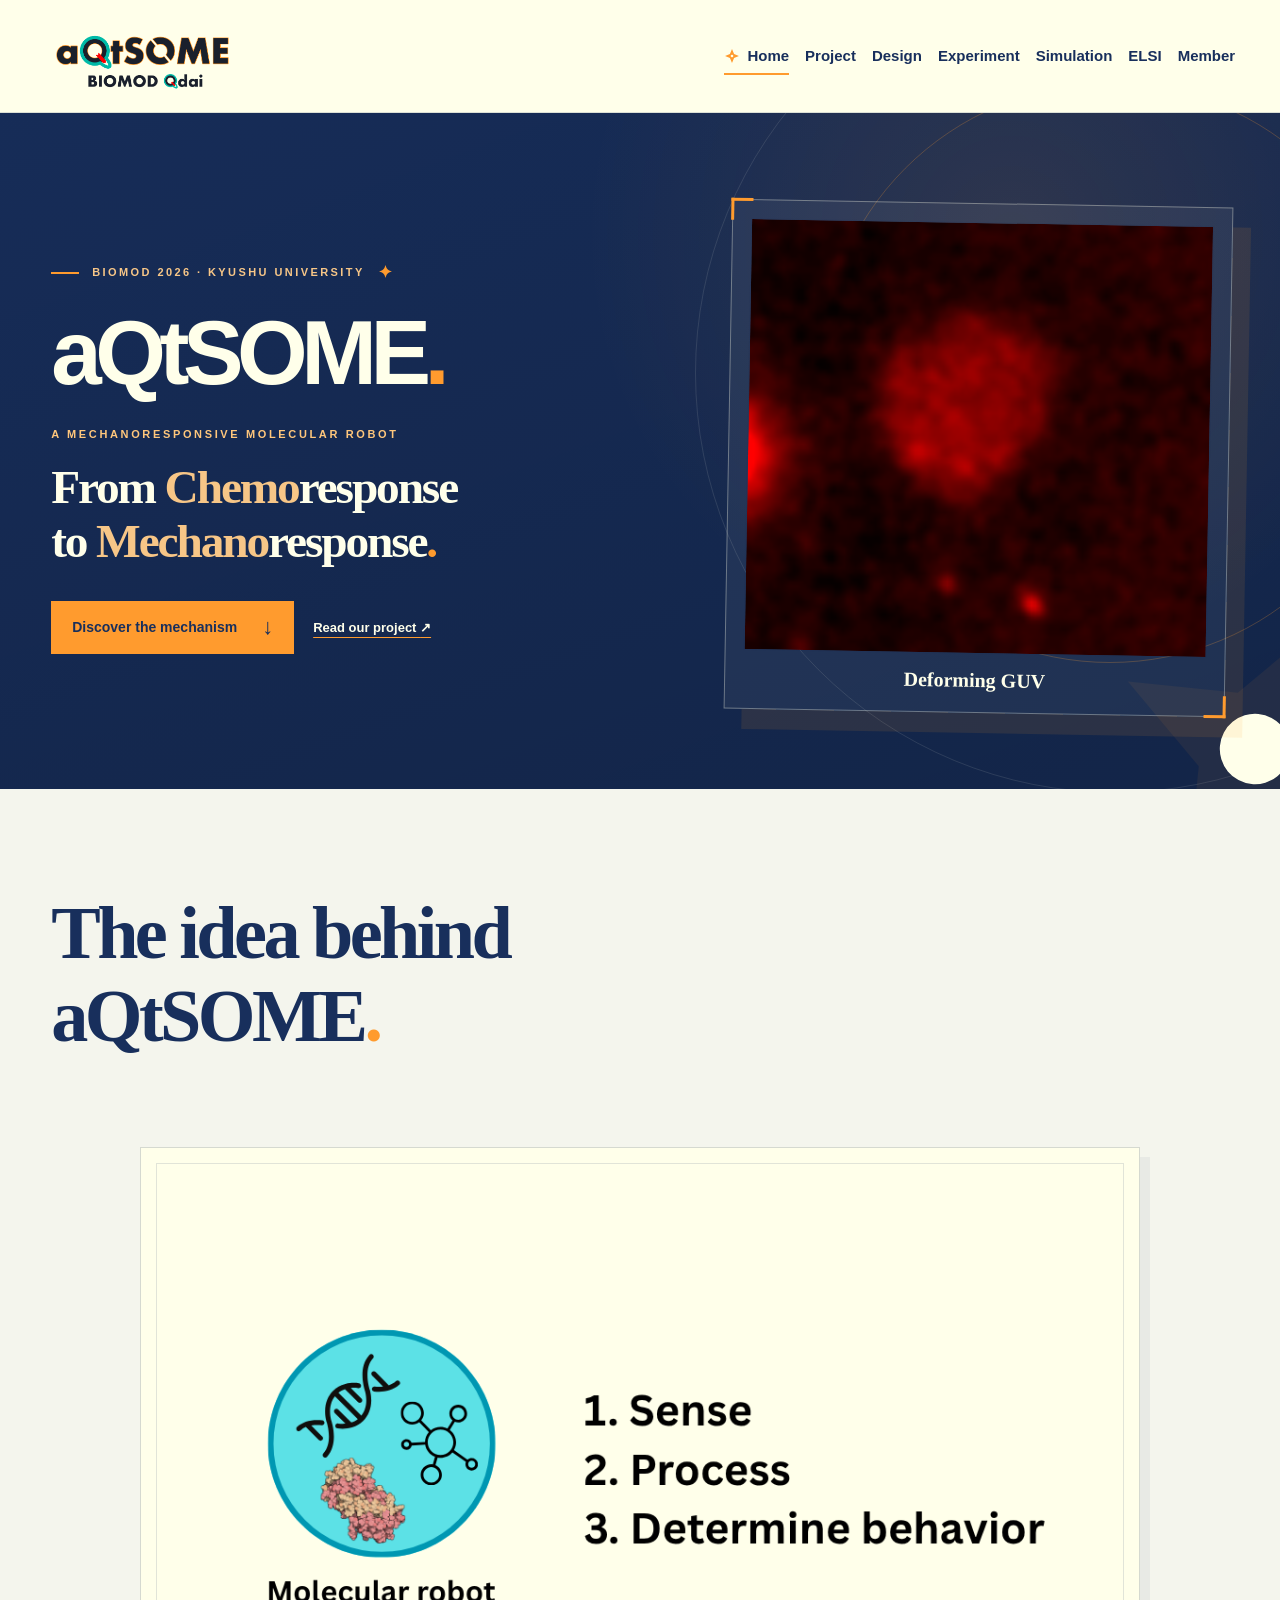
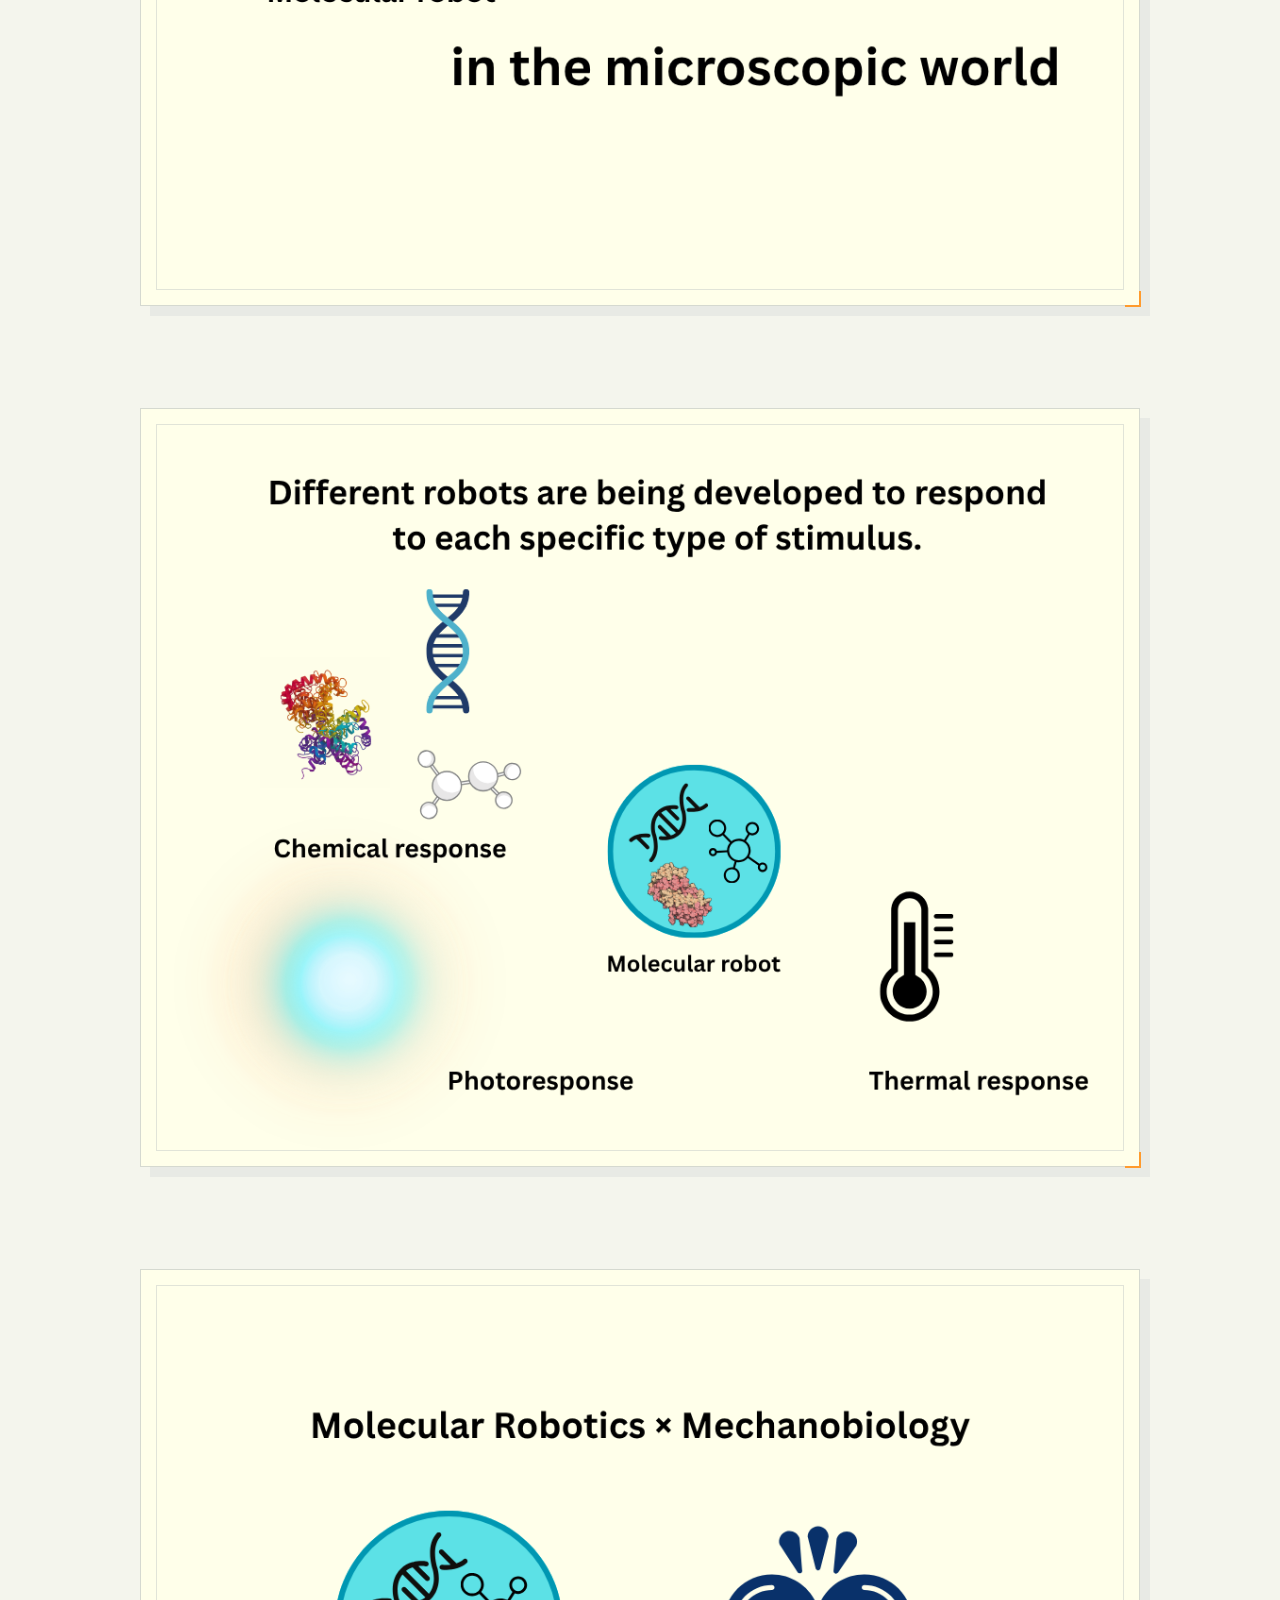
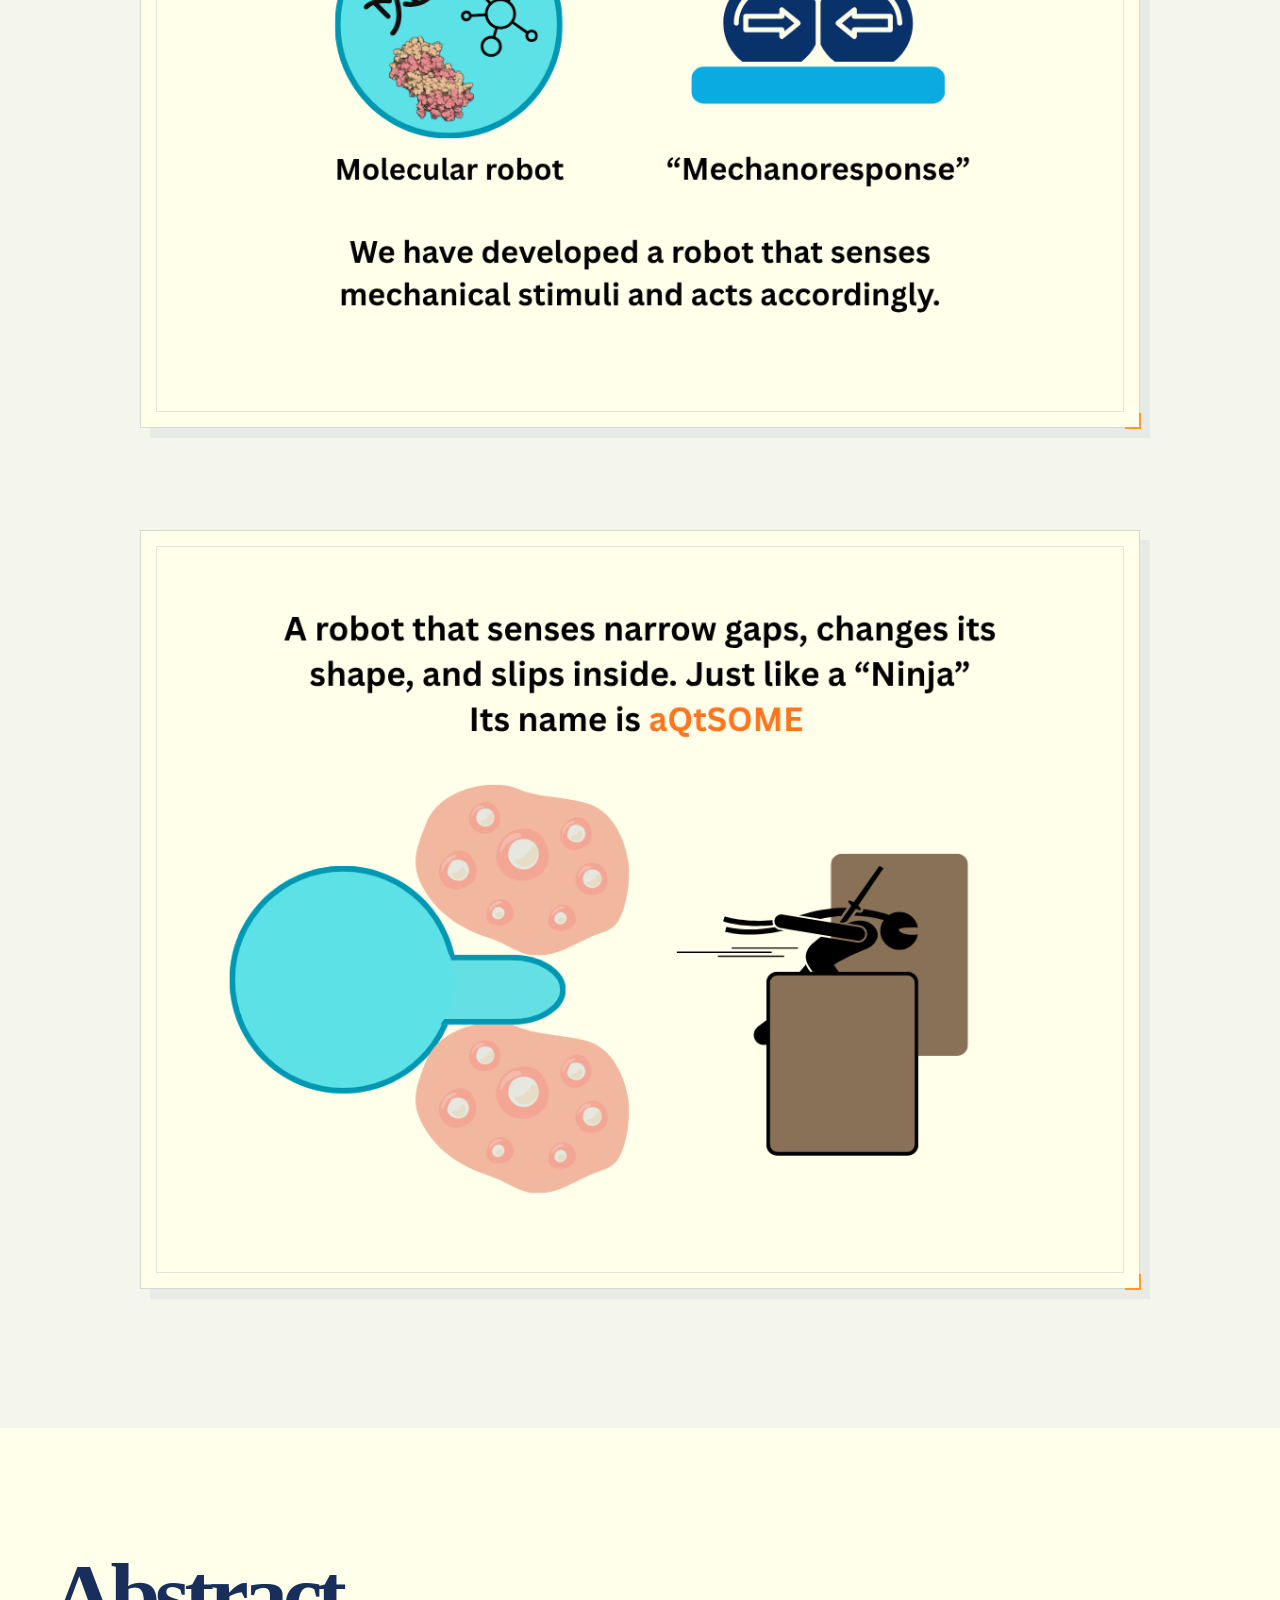
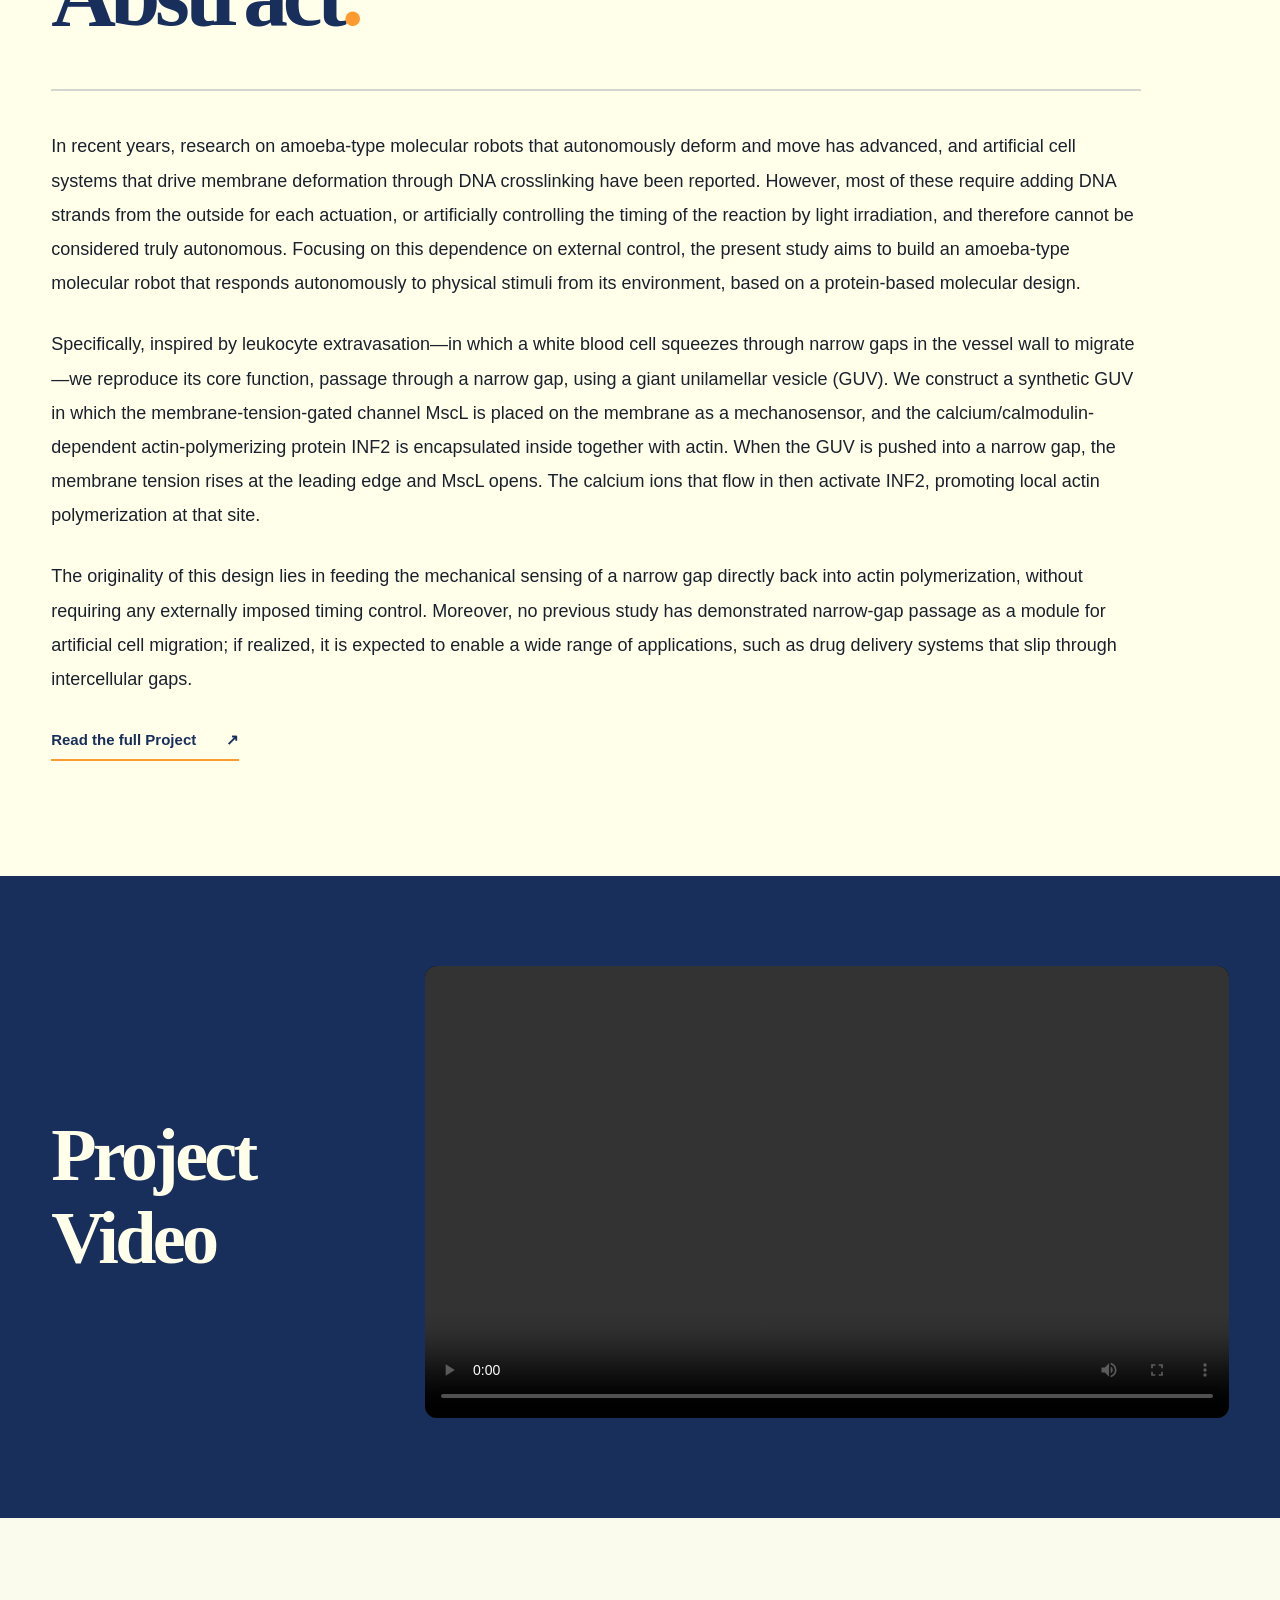
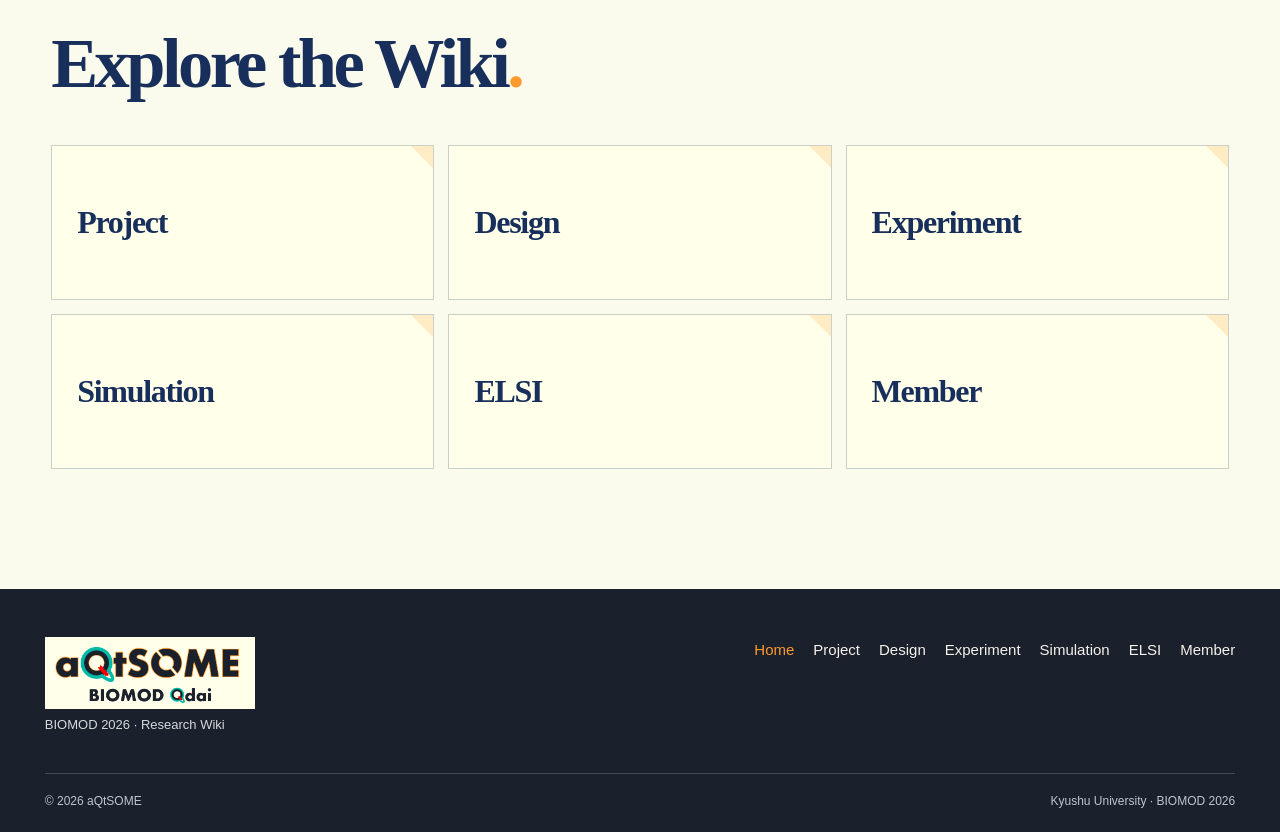
==== commit 248f88b1: "Update index.html" ====
--- a/index.html
+++ b/index.html
@@ -115,26 +115,29 @@
 </div>
 </section>
 
+
 <section aria-labelledby="hm-video-heading" class="hm-video" id="video">
   <div class="hm-shell hm-video-grid">
 
     <div class="hm-video-copy hm-reveal">
-      <h2 id="hm-video-heading">YouTube</h2>
+      <h2 id="hm-video-heading">Project Video</h2>
     </div>
 
-    <div class="hm-reveal" style="width:100%; aspect-ratio:16/9;">
-      <iframe
-        src="https://youtu.be/taj2hIyfObg"
-        title="aQtSOME Project Video"
-        style="width:100%; height:100%; border:0; border-radius:12px;"
-        allow="accelerometer; autoplay; clipboard-write; encrypted-media; gyroscope; picture-in-picture; web-share"
-        referrerpolicy="strict-origin-when-cross-origin"
-        allowfullscreen>
-      </iframe>
+    <div class="hm-reveal" style="width:100%;">
+      <video
+        controls
+        playsinline
+        preload="metadata"
+        style="width:100%; aspect-ratio:16/9; border-radius:12px; background:#000;"
+      >
+        <source src="assets/home/project-video.mp4" type="video/mp4">
+        Your browser does not support HTML5 video.
+      </video>
     </div>
 
   </div>
 </section>
+
 
 <!-- EXPLORE -->
 <section aria-labelledby="hm-explore-heading" class="hm-explore" id="explore"><div class="hm-shell"><div class="hm-explore-heading hm-reveal"><div><h2 id="hm-explore-heading">Explore the Wiki<span>.</span></h2></div></div>
